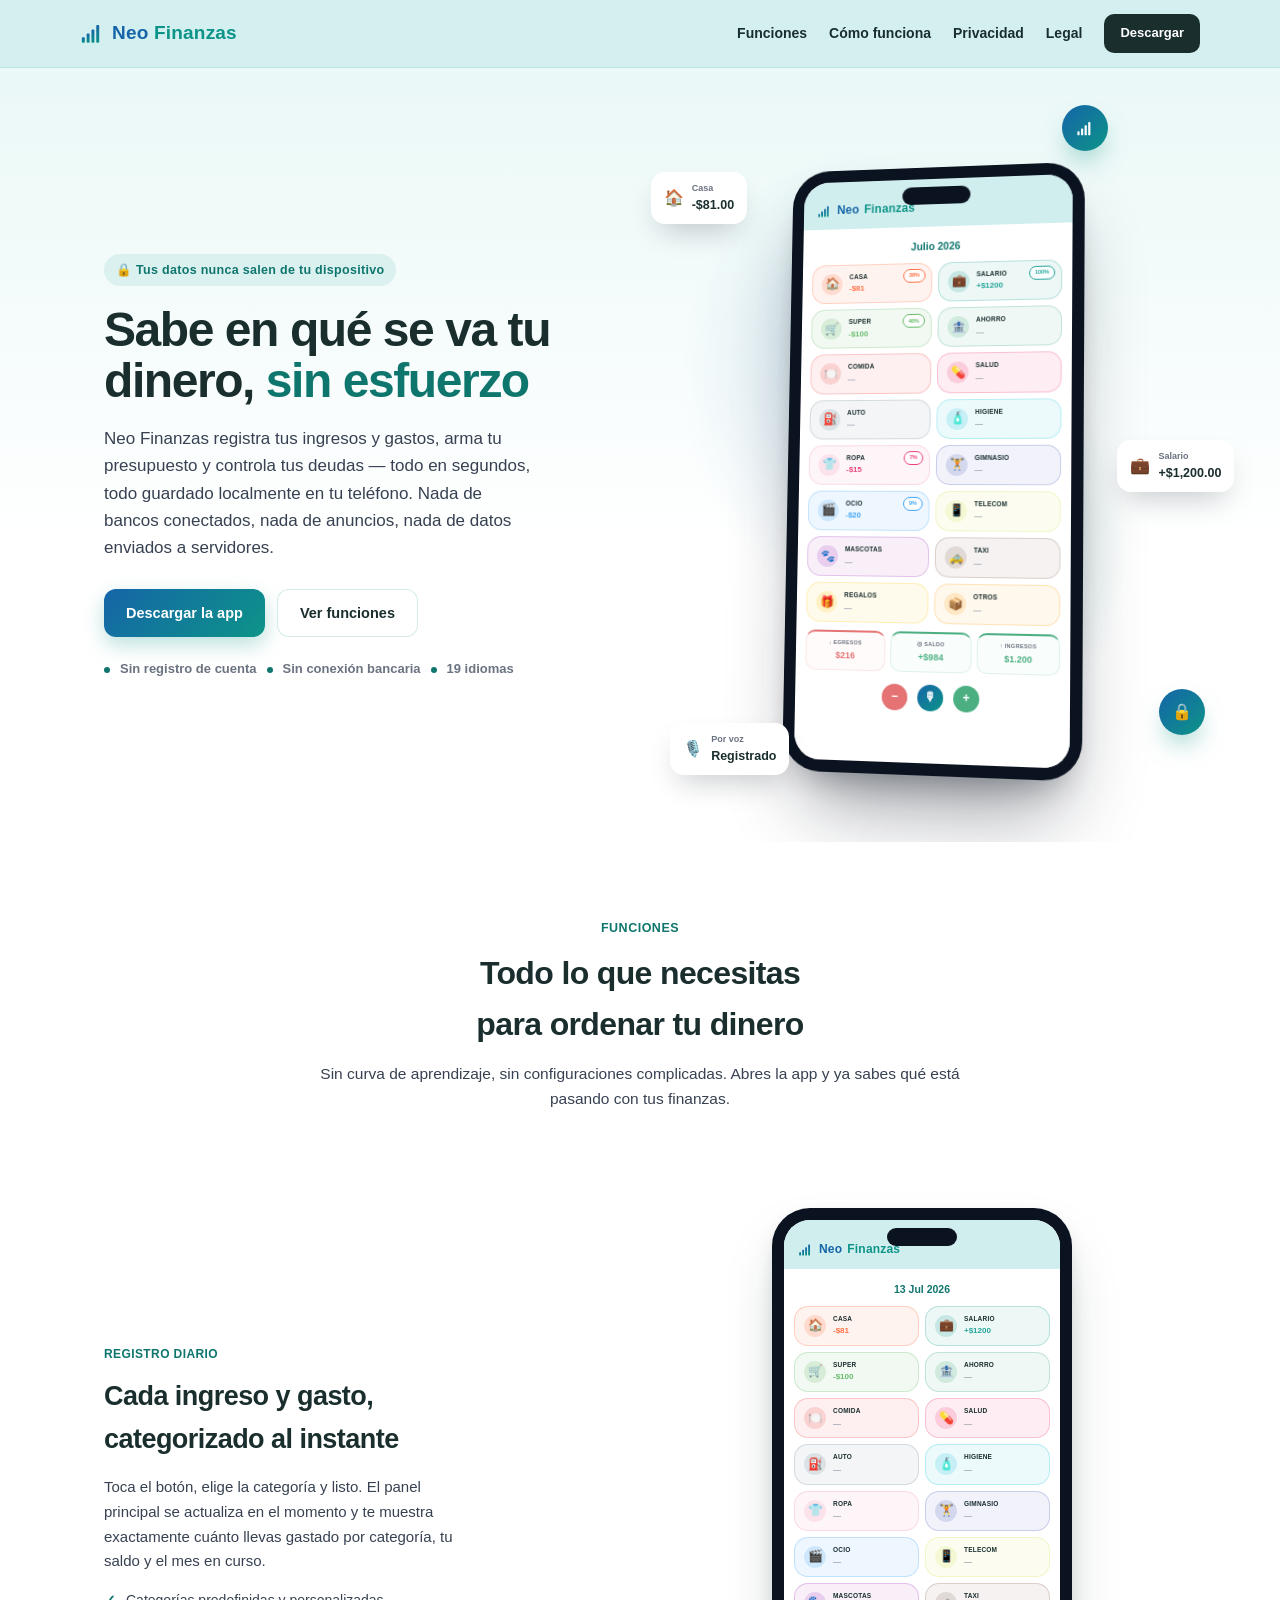
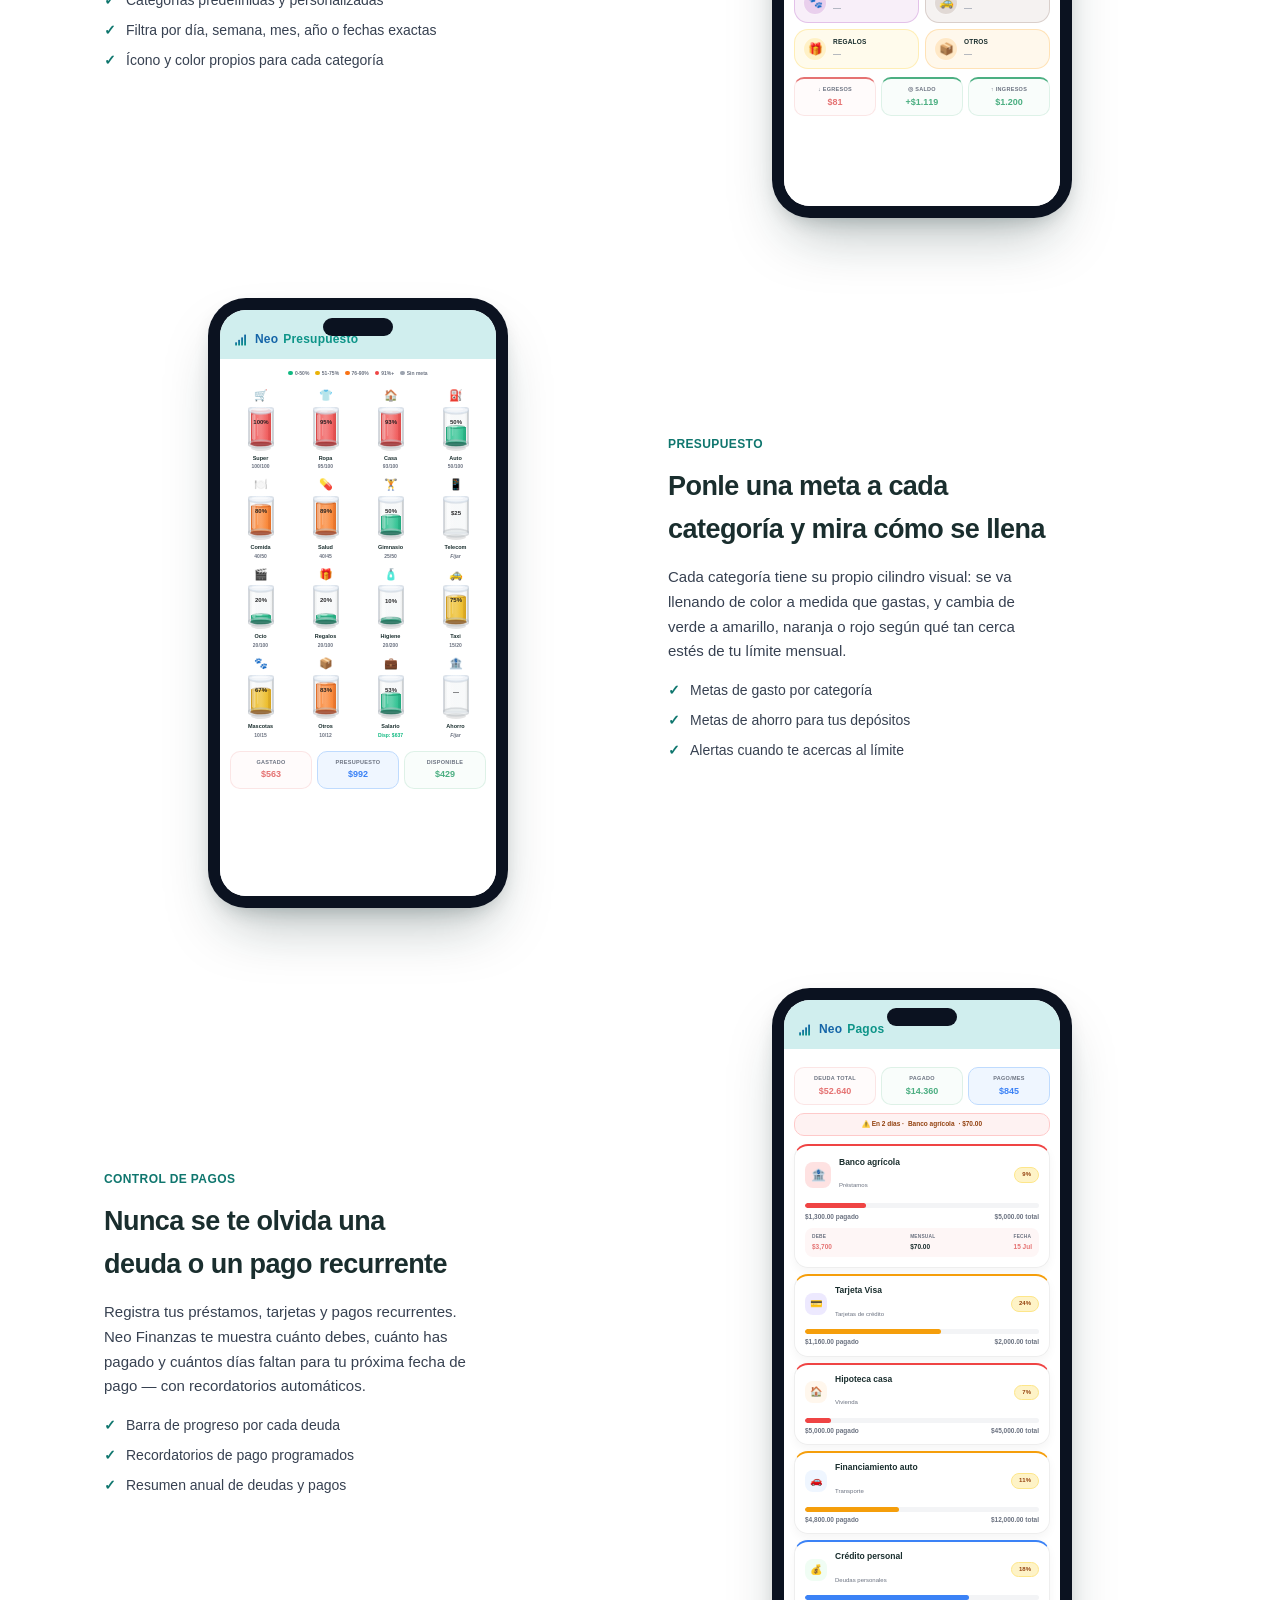
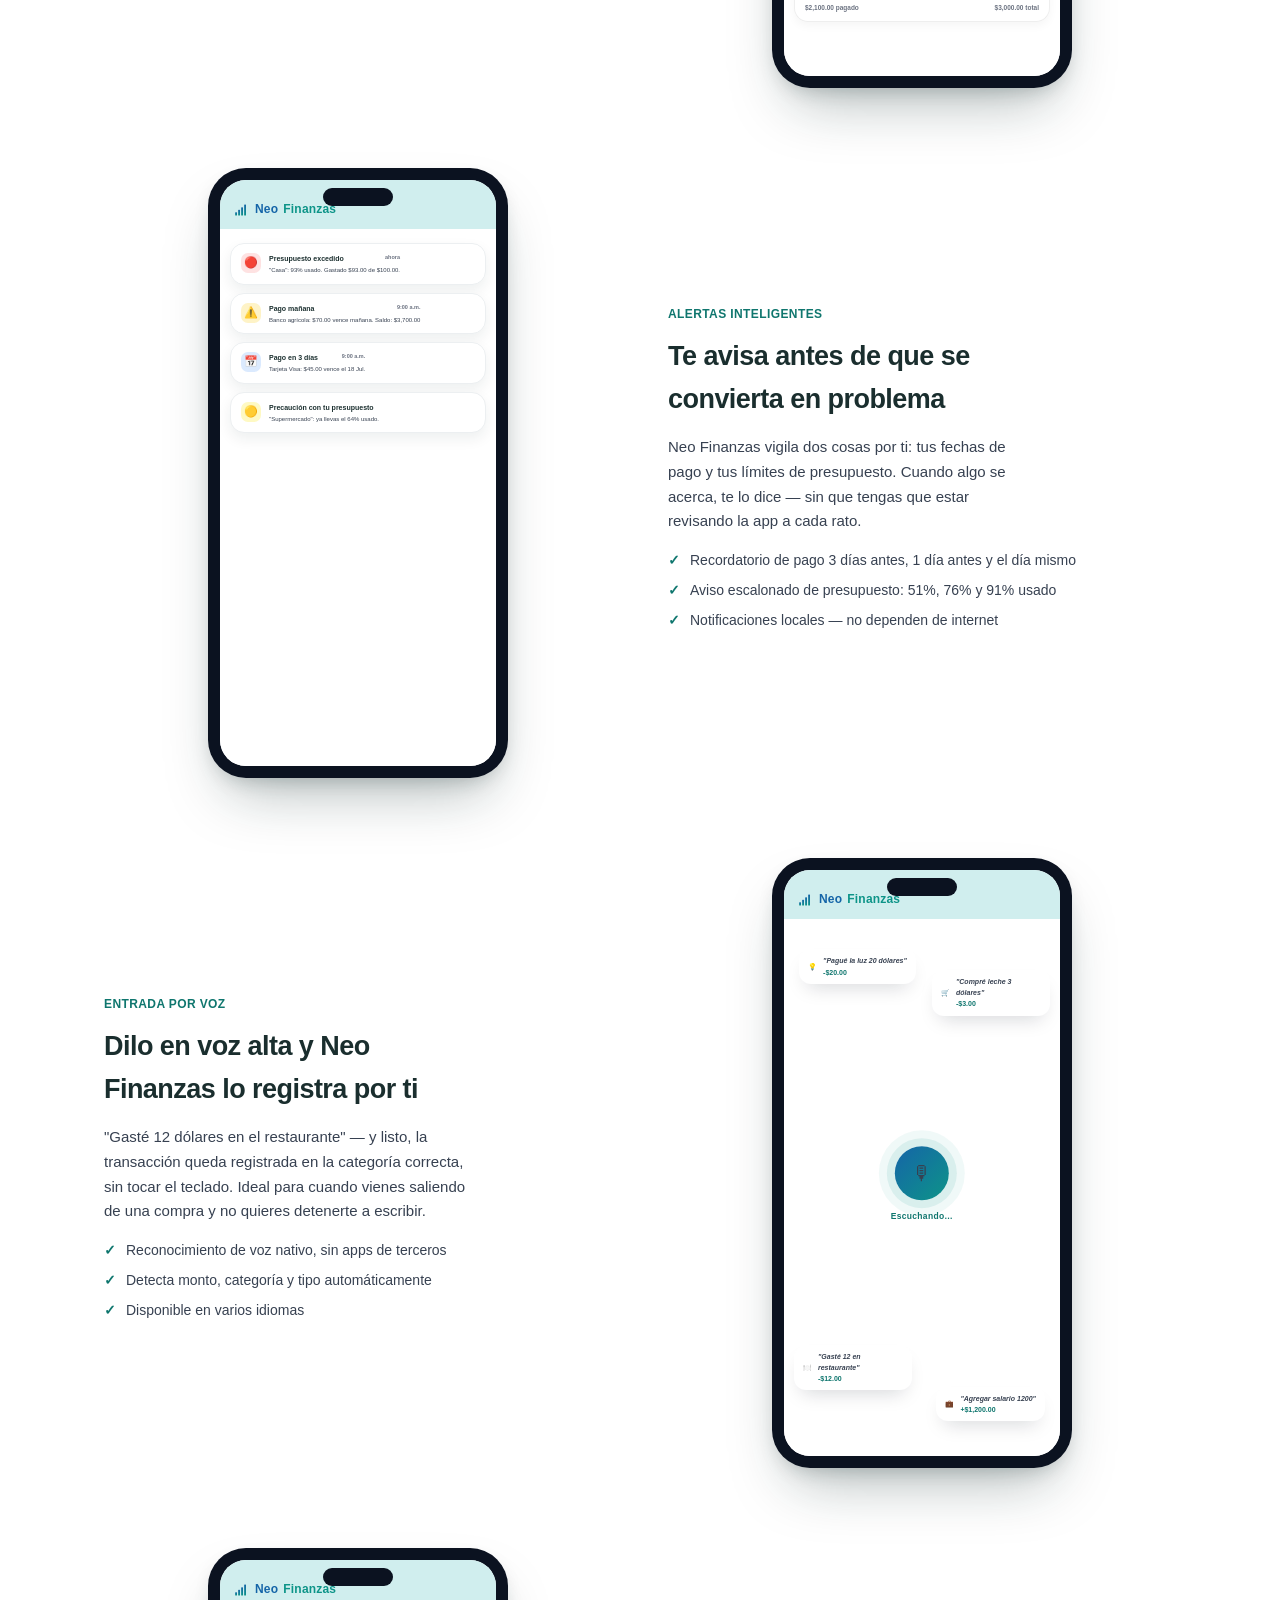
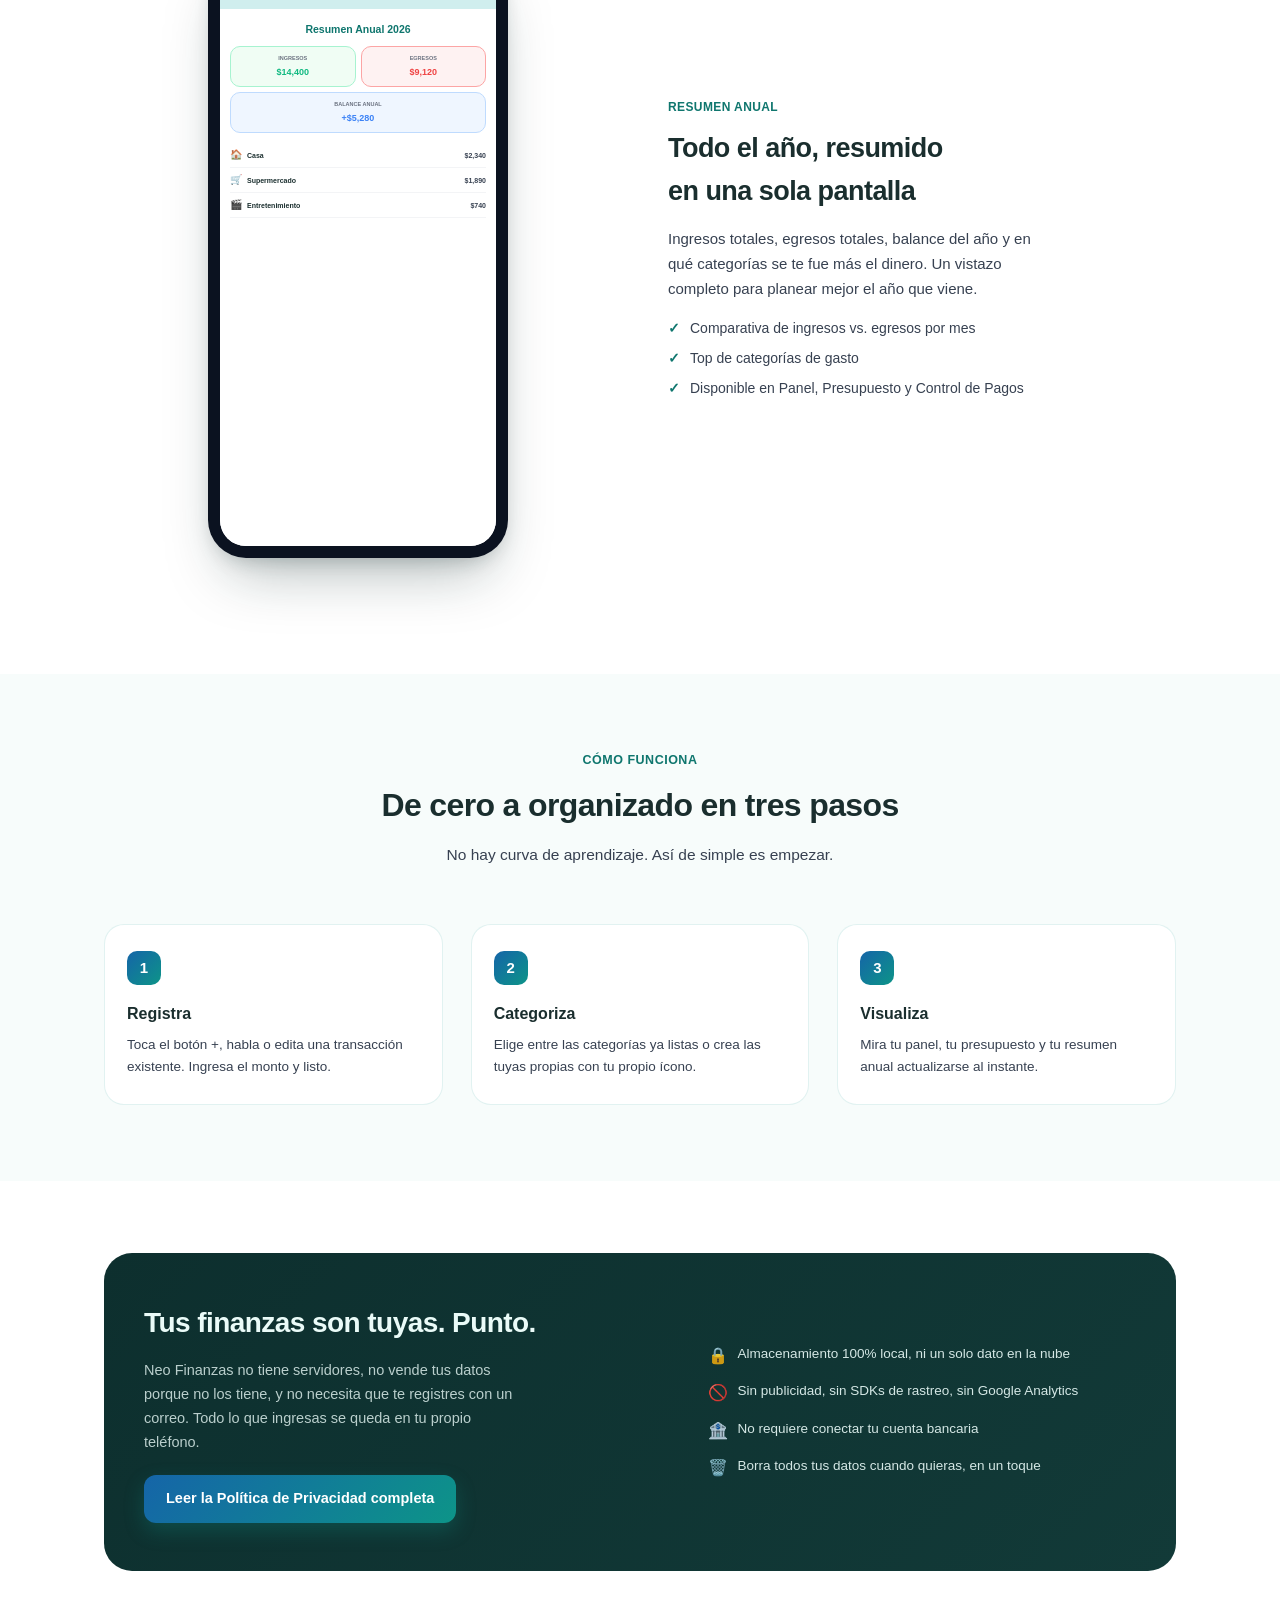
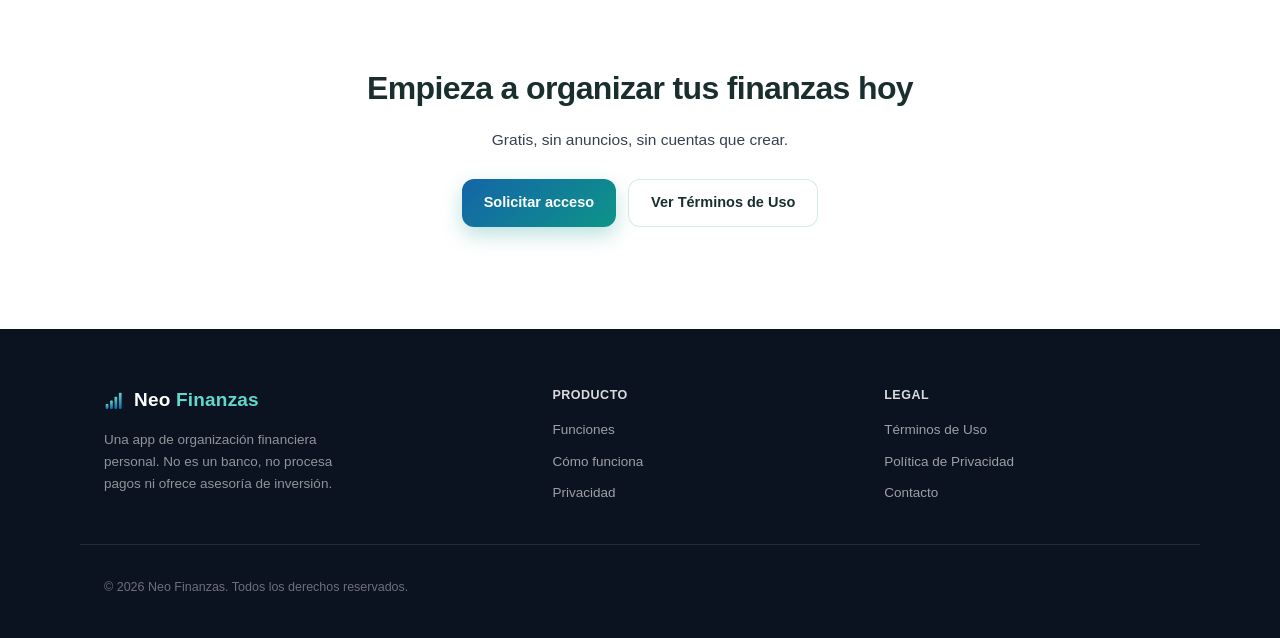
==== index.html @ cfc9aa9c "Sitio de políticas y landing page de Neo Finanzas Página de inicio, Términos de Uso y Política de Pr" ====
<!DOCTYPE html>
<html lang="es">
<head>
<meta charset="UTF-8">
<meta name="viewport" content="width=device-width, initial-scale=1">
<title>Neo Finanzas — Controla tus ingresos y gastos, sin complicarte</title>
<meta name="description" content="Neo Finanzas es tu app de finanzas personales: registra ingresos y gastos, arma presupuestos, controla tus deudas y registra por voz — todo guardado 100% en tu dispositivo.">
<link rel="canonical" href="https://www.neofinanzas.app/">
<meta property="og:title" content="Neo Finanzas — Controla tus ingresos y gastos, sin complicarte">
<meta property="og:description" content="Registra ingresos y gastos, arma presupuestos, controla tus deudas y registra por voz — todo guardado 100% en tu dispositivo.">
<meta property="og:url" content="https://www.neofinanzas.app/">
<meta property="og:type" content="website">
<link rel="stylesheet" href="styles.css?v=7">
</head>
<body>

<header class="site-header site-header--landing">
  <div class="site-header__inner">
    <a href="#top" class="brand" style="text-decoration:none;">
      <svg width="24" height="24" viewBox="0 0 130 130" aria-hidden="true">
        <defs>
          <linearGradient id="headerBar" x1="0%" y1="0%" x2="0%" y2="100%">
            <stop offset="0%" stop-color="#1565A8" />
            <stop offset="100%" stop-color="#0D9488" />
          </linearGradient>
        </defs>
        <rect x="10" y="88" width="16" height="30" rx="5" fill="url(#headerBar)" />
        <rect x="36" y="68" width="16" height="50" rx="5" fill="url(#headerBar)" />
        <rect x="62" y="46" width="16" height="72" rx="5" fill="url(#headerBar)" />
        <rect x="88" y="22" width="16" height="96" rx="5" fill="url(#headerBar)" />
      </svg>
      <span><span class="neo">Neo</span> <span class="finanzas">Finanzas</span></span>
    </a>
    <nav class="site-nav" aria-label="Navegación principal">
      <a href="#funciones">Funciones</a>
      <a href="#como-funciona">Cómo funciona</a>
      <a href="#privacidad">Privacidad</a>
      <a href="privacidad.html">Legal</a>
      <a href="#descargar" class="cta-mini">Descargar</a>
    </nav>
  </div>
</header>

<main id="top" style="padding:0; max-width:none;">

  <!-- ══════════════════ HERO ══════════════════ -->
  <section class="hero">
    <div class="landing-wrap">
      <div>
        <span class="hero-kicker">🔒 Tus datos nunca salen de tu dispositivo</span>
        <h1 class="display">Sabe en qué se va tu dinero, <span class="accent">sin esfuerzo</span></h1>
        <p class="hero-sub">Neo Finanzas registra tus ingresos y gastos, arma tu presupuesto y controla tus deudas — todo en segundos, todo guardado localmente en tu teléfono. Nada de bancos conectados, nada de anuncios, nada de datos enviados a servidores.</p>
        <div class="hero-ctas">
          <a href="#descargar" class="btn btn--primary">Descargar la app</a>
          <a href="#funciones" class="btn btn--ghost">Ver funciones</a>
        </div>
        <div class="hero-trust">
          <span class="dot"></span> Sin registro de cuenta
          <span class="dot"></span> Sin conexión bancaria
          <span class="dot"></span> 19 idiomas
        </div>
      </div>

      <div class="hero-visual">
        <div class="hero-chip hero-chip--1"><span class="ic">🏠</span><div><small>Casa</small>-$81.00</div></div>
        <div class="hero-chip hero-chip--2"><span class="ic">💼</span><div><small>Salario</small>+$1,200.00</div></div>
        <div class="hero-chip hero-chip--3"><span class="ic">🎙️</span><div><small>Por voz</small>Registrado</div></div>
        <div class="hero-badge hero-badge--1">
          <svg width="18" height="18" viewBox="0 0 130 130" aria-hidden="true">
            <rect x="10" y="88" width="16" height="30" rx="5" fill="#FFFFFF" fill-opacity="0.95" />
            <rect x="36" y="68" width="16" height="50" rx="5" fill="#FFFFFF" fill-opacity="0.95" />
            <rect x="62" y="46" width="16" height="72" rx="5" fill="#FFFFFF" />
            <rect x="88" y="22" width="16" height="96" rx="5" fill="#FFFFFF" />
          </svg>
        </div>
        <div class="hero-badge hero-badge--2">🔒</div>
        <div class="hero-visual__stage">
        <div class="phone">
          <div class="phone__screen">
            <div class="phone__notch"></div>
            <div class="phone__header">
              <svg width="15" height="15" viewBox="0 0 130 130" aria-hidden="true">
                <rect x="10" y="88" width="16" height="30" rx="5" fill="url(#headerBar)" />
                <rect x="36" y="68" width="16" height="50" rx="5" fill="url(#headerBar)" />
                <rect x="62" y="46" width="16" height="72" rx="5" fill="url(#headerBar)" />
                <rect x="88" y="22" width="16" height="96" rx="5" fill="url(#headerBar)" />
              </svg>
              <span class="brand"><span class="neo">Neo</span> <span class="finanzas">Finanzas</span></span>
            </div>
            <div class="phone__body">
              <p class="mock-period">Julio 2026</p>
              <div class="mock-grid">
                <div class="mock-tile" style="background:#FF704316; border-color:#FF704545;">
                  <span class="pct" style="color:#FF7043;">38%</span>
                  <div class="ic" style="background:#FF704330;">🏠</div>
                  <div class="tx"><b>CASA</b><span style="color:#FF7043;">-$81</span></div>
                </div>
                <div class="mock-tile" style="background:#26A69A16; border-color:#26A69A45;">
                  <span class="pct" style="color:#26A69A;">100%</span>
                  <div class="ic" style="background:#26A69A30;">💼</div>
                  <div class="tx"><b>SALARIO</b><span style="color:#26A69A;">+$1200</span></div>
                </div>
                <div class="mock-tile" style="background:#66BB6A16; border-color:#66BB6A45;">
                  <span class="pct" style="color:#66BB6A;">46%</span>
                  <div class="ic" style="background:#66BB6A30;">🛒</div>
                  <div class="tx"><b>SUPER</b><span style="color:#66BB6A;">-$100</span></div>
                </div>
                <div class="mock-tile" style="background:#4CAF8216; border-color:#4CAF8245;">
                  <div class="ic" style="background:#4CAF8230;">🏦</div>
                  <div class="tx"><b>AHORRO</b><span style="color:#9CA3AF;">—</span></div>
                </div>
                <div class="mock-tile" style="background:#EF535016; border-color:#EF535045;">
                  <div class="ic" style="background:#EF535030;">🍽️</div>
                  <div class="tx"><b>COMIDA</b><span style="color:#9CA3AF;">—</span></div>
                </div>
                <div class="mock-tile" style="background:#EC407A16; border-color:#EC407A45;">
                  <div class="ic" style="background:#EC407A30;">💊</div>
                  <div class="tx"><b>SALUD</b><span style="color:#9CA3AF;">—</span></div>
                </div>
                <div class="mock-tile" style="background:#78909C16; border-color:#78909C45;">
                  <div class="ic" style="background:#78909C30;">⛽</div>
                  <div class="tx"><b>AUTO</b><span style="color:#9CA3AF;">—</span></div>
                </div>
                <div class="mock-tile" style="background:#26C6DA16; border-color:#26C6DA45;">
                  <div class="ic" style="background:#26C6DA30;">🧴</div>
                  <div class="tx"><b>HIGIENE</b><span style="color:#9CA3AF;">—</span></div>
                </div>
                <div class="mock-tile" style="background:#F48FB116; border-color:#F48FB145;">
                  <span class="pct" style="color:#EC407A;">7%</span>
                  <div class="ic" style="background:#F48FB130;">👕</div>
                  <div class="tx"><b>ROPA</b><span style="color:#EC407A;">-$15</span></div>
                </div>
                <div class="mock-tile" style="background:#5C6BC016; border-color:#5C6BC045;">
                  <div class="ic" style="background:#5C6BC030;">🏋️</div>
                  <div class="tx"><b>GIMNASIO</b><span style="color:#9CA3AF;">—</span></div>
                </div>
                <div class="mock-tile" style="background:#42A5F516; border-color:#42A5F545;">
                  <span class="pct" style="color:#42A5F5;">9%</span>
                  <div class="ic" style="background:#42A5F530;">🎬</div>
                  <div class="tx"><b>OCIO</b><span style="color:#42A5F5;">-$20</span></div>
                </div>
                <div class="mock-tile" style="background:#D4E15716; border-color:#D4E15745;">
                  <div class="ic" style="background:#D4E15730;">📱</div>
                  <div class="tx"><b>TELECOM</b><span style="color:#9CA3AF;">—</span></div>
                </div>
                <div class="mock-tile" style="background:#AB47BC16; border-color:#AB47BC45;">
                  <div class="ic" style="background:#AB47BC30;">🐾</div>
                  <div class="tx"><b>MASCOTAS</b><span style="color:#9CA3AF;">—</span></div>
                </div>
                <div class="mock-tile" style="background:#8D6E6316; border-color:#8D6E6345;">
                  <div class="ic" style="background:#8D6E6330;">🚕</div>
                  <div class="tx"><b>TAXI</b><span style="color:#9CA3AF;">—</span></div>
                </div>
                <div class="mock-tile" style="background:#FFCA2816; border-color:#FFCA2845;">
                  <div class="ic" style="background:#FFCA2830;">🎁</div>
                  <div class="tx"><b>REGALOS</b><span style="color:#9CA3AF;">—</span></div>
                </div>
                <div class="mock-tile" style="background:#FFA72616; border-color:#FFA72645;">
                  <div class="ic" style="background:#FFA72630;">📦</div>
                  <div class="tx"><b>OTROS</b><span style="color:#9CA3AF;">—</span></div>
                </div>
              </div>
              <div class="mock-summary">
                <div style="border-color:#E5737328; background:#E5737308; border-top:2.5px solid #E57373;"><small>↓ EGRESOS</small><b style="color:#E57373;">$216</b></div>
                <div style="border-color:#4CAF8228; background:#4CAF8208; border-top:2.5px solid #4CAF82;"><small>◎ SALDO</small><b style="color:#4CAF82;">+$984</b></div>
                <div style="border-color:#4CAF8228; background:#4CAF8208; border-top:2.5px solid #4CAF82;"><small>↑ INGRESOS</small><b style="color:#4CAF82;">$1.200</b></div>
              </div>
              <div class="mock-fab-row">
                <div class="mock-fab" style="background:#E57373;">−</div>
                <div class="mock-fab" style="background:linear-gradient(135deg,#1565A8,#0D9488);">🎙</div>
                <div class="mock-fab" style="background:#4CAF82;">+</div>
              </div>
            </div>
          </div>
        </div>
        </div>
      </div>
    </div>
  </section>

  <!-- ══════════════════ FEATURES ══════════════════ -->
  <section id="funciones" class="features">
    <div class="landing-wrap">
      <div class="section-head">
        <span class="eyebrow">Funciones</span>
        <h2>Todo lo que necesitas para ordenar tu dinero</h2>
        <p>Sin curva de aprendizaje, sin configuraciones complicadas. Abres la app y ya sabes qué está pasando con tus finanzas.</p>
      </div>

      <!-- Registro rápido -->
      <div class="feature-row">
        <div class="feature-row__text">
          <span class="eyebrow">Registro diario</span>
          <h3>Cada ingreso y gasto, categorizado al instante</h3>
          <p>Toca el botón, elige la categoría y listo. El panel principal se actualiza en el momento y te muestra exactamente cuánto llevas gastado por categoría, tu saldo y el mes en curso.</p>
          <ul class="feature-row__list">
            <li>Categorías predefinidas y personalizadas</li>
            <li>Filtra por día, semana, mes, año o fechas exactas</li>
            <li>Ícono y color propios para cada categoría</li>
          </ul>
        </div>
        <div class="feature-row__phone">
          <div class="phone">
            <div class="phone__screen">
              <div class="phone__notch"></div>
              <div class="phone__header">
                <svg width="15" height="15" viewBox="0 0 130 130" aria-hidden="true"><rect x="10" y="88" width="16" height="30" rx="5" fill="url(#headerBar)" /><rect x="36" y="68" width="16" height="50" rx="5" fill="url(#headerBar)" /><rect x="62" y="46" width="16" height="72" rx="5" fill="url(#headerBar)" /><rect x="88" y="22" width="16" height="96" rx="5" fill="url(#headerBar)" /></svg>
                <span class="brand"><span class="neo">Neo</span> <span class="finanzas">Finanzas</span></span>
              </div>
              <div class="phone__body">
                <p class="mock-period">13 Jul 2026</p>
                <div class="mock-grid">
                  <div class="mock-tile" style="background:#FF704316; border-color:#FF704545;"><div class="ic" style="background:#FF704330;">🏠</div><div class="tx"><b>CASA</b><span style="color:#FF7043;">-$81</span></div></div>
                  <div class="mock-tile" style="background:#26A69A16; border-color:#26A69A45;"><div class="ic" style="background:#26A69A30;">💼</div><div class="tx"><b>SALARIO</b><span style="color:#26A69A;">+$1200</span></div></div>
                  <div class="mock-tile" style="background:#66BB6A16; border-color:#66BB6A45;"><div class="ic" style="background:#66BB6A30;">🛒</div><div class="tx"><b>SUPER</b><span style="color:#66BB6A;">-$100</span></div></div>
                  <div class="mock-tile" style="background:#4CAF8216; border-color:#4CAF8245;"><div class="ic" style="background:#4CAF8230;">🏦</div><div class="tx"><b>AHORRO</b><span style="color:#9CA3AF;">—</span></div></div>
                  <div class="mock-tile" style="background:#EF535016; border-color:#EF535045;"><div class="ic" style="background:#EF535030;">🍽️</div><div class="tx"><b>COMIDA</b><span style="color:#9CA3AF;">—</span></div></div>
                  <div class="mock-tile" style="background:#EC407A16; border-color:#EC407A45;"><div class="ic" style="background:#EC407A30;">💊</div><div class="tx"><b>SALUD</b><span style="color:#9CA3AF;">—</span></div></div>
                  <div class="mock-tile" style="background:#78909C16; border-color:#78909C45;"><div class="ic" style="background:#78909C30;">⛽</div><div class="tx"><b>AUTO</b><span style="color:#9CA3AF;">—</span></div></div>
                  <div class="mock-tile" style="background:#26C6DA16; border-color:#26C6DA45;"><div class="ic" style="background:#26C6DA30;">🧴</div><div class="tx"><b>HIGIENE</b><span style="color:#9CA3AF;">—</span></div></div>
                  <div class="mock-tile" style="background:#F48FB116; border-color:#F48FB145;"><div class="ic" style="background:#F48FB130;">👕</div><div class="tx"><b>ROPA</b><span style="color:#9CA3AF;">—</span></div></div>
                  <div class="mock-tile" style="background:#5C6BC016; border-color:#5C6BC045;"><div class="ic" style="background:#5C6BC030;">🏋️</div><div class="tx"><b>GIMNASIO</b><span style="color:#9CA3AF;">—</span></div></div>
                  <div class="mock-tile" style="background:#42A5F516; border-color:#42A5F545;"><div class="ic" style="background:#42A5F530;">🎬</div><div class="tx"><b>OCIO</b><span style="color:#9CA3AF;">—</span></div></div>
                  <div class="mock-tile" style="background:#D4E15716; border-color:#D4E15745;"><div class="ic" style="background:#D4E15730;">📱</div><div class="tx"><b>TELECOM</b><span style="color:#9CA3AF;">—</span></div></div>
                  <div class="mock-tile" style="background:#AB47BC16; border-color:#AB47BC45;"><div class="ic" style="background:#AB47BC30;">🐾</div><div class="tx"><b>MASCOTAS</b><span style="color:#9CA3AF;">—</span></div></div>
                  <div class="mock-tile" style="background:#8D6E6316; border-color:#8D6E6345;"><div class="ic" style="background:#8D6E6330;">🚕</div><div class="tx"><b>TAXI</b><span style="color:#9CA3AF;">—</span></div></div>
                  <div class="mock-tile" style="background:#FFCA2816; border-color:#FFCA2845;"><div class="ic" style="background:#FFCA2830;">🎁</div><div class="tx"><b>REGALOS</b><span style="color:#9CA3AF;">—</span></div></div>
                  <div class="mock-tile" style="background:#FFA72616; border-color:#FFA72645;"><div class="ic" style="background:#FFA72630;">📦</div><div class="tx"><b>OTROS</b><span style="color:#9CA3AF;">—</span></div></div>
                </div>
                <div class="mock-summary">
                  <div style="border-color:#E5737328; background:#E5737308; border-top:2.5px solid #E57373;"><small>↓ EGRESOS</small><b style="color:#E57373;">$81</b></div>
                  <div style="border-color:#4CAF8228; background:#4CAF8208; border-top:2.5px solid #4CAF82;"><small>◎ SALDO</small><b style="color:#4CAF82;">+$1.119</b></div>
                  <div style="border-color:#4CAF8228; background:#4CAF8208; border-top:2.5px solid #4CAF82;"><small>↑ INGRESOS</small><b style="color:#4CAF82;">$1.200</b></div>
                </div>
              </div>
            </div>
          </div>
        </div>
      </div>

      <!-- Presupuesto -->
      <div class="feature-row reverse">
        <div class="feature-row__text">
          <span class="eyebrow">Presupuesto</span>
          <h3>Ponle una meta a cada categoría y mira cómo se llena</h3>
          <p>Cada categoría tiene su propio cilindro visual: se va llenando de color a medida que gastas, y cambia de verde a amarillo, naranja o rojo según qué tan cerca estés de tu límite mensual.</p>
          <ul class="feature-row__list">
            <li>Metas de gasto por categoría</li>
            <li>Metas de ahorro para tus depósitos</li>
            <li>Alertas cuando te acercas al límite</li>
          </ul>
        </div>
        <div class="feature-row__phone">
          <div class="phone">
            <div class="phone__screen">
              <div class="phone__notch"></div>
              <div class="phone__header">
                <svg width="15" height="15" viewBox="0 0 130 130" aria-hidden="true"><rect x="10" y="88" width="16" height="30" rx="5" fill="url(#headerBar)" /><rect x="36" y="68" width="16" height="50" rx="5" fill="url(#headerBar)" /><rect x="62" y="46" width="16" height="72" rx="5" fill="url(#headerBar)" /><rect x="88" y="22" width="16" height="96" rx="5" fill="url(#headerBar)" /></svg>
                <span class="brand"><span class="neo">Neo</span> <span class="finanzas">Presupuesto</span></span>
              </div>
              <div class="phone__body">
                <div class="mock-budget-legend">
                  <span><i style="background:#10B981;"></i>0-50%</span>
                  <span><i style="background:#EAB308;"></i>51-75%</span>
                  <span><i style="background:#F97316;"></i>76-90%</span>
                  <span><i style="background:#EF4444;"></i>91%+</span>
                  <span><i style="background:#9CA3AF;"></i>Sin meta</span>
                </div>
                <div class="mock-budget-grid" id="budgetGrid"></div>
                <div class="mock-summary" style="margin-top:12px;">
                  <div style="border-color:#E5737328; background:#E5737308;"><small>GASTADO</small><b style="color:#E57373;">$563</b></div>
                  <div style="border-color:#BFDBFE; background:#EFF6FF;"><small>PRESUPUESTO</small><b style="color:#3B82F6;">$992</b></div>
                  <div style="border-color:#4CAF8228; background:#4CAF8208;"><small>DISPONIBLE</small><b style="color:#4CAF82;">$429</b></div>
                </div>
              </div>
            </div>
          </div>
        </div>
      </div>

      <!-- Control de pagos -->
      <div class="feature-row">
        <div class="feature-row__text">
          <span class="eyebrow">Control de pagos</span>
          <h3>Nunca se te olvida una deuda o un pago recurrente</h3>
          <p>Registra tus préstamos, tarjetas y pagos recurrentes. Neo Finanzas te muestra cuánto debes, cuánto has pagado y cuántos días faltan para tu próxima fecha de pago — con recordatorios automáticos.</p>
          <ul class="feature-row__list">
            <li>Barra de progreso por cada deuda</li>
            <li>Recordatorios de pago programados</li>
            <li>Resumen anual de deudas y pagos</li>
          </ul>
        </div>
        <div class="feature-row__phone">
          <div class="phone phone--tall">
            <div class="phone__screen">
              <div class="phone__notch"></div>
              <div class="phone__header">
                <svg width="15" height="15" viewBox="0 0 130 130" aria-hidden="true"><rect x="10" y="88" width="16" height="30" rx="5" fill="url(#headerBar)" /><rect x="36" y="68" width="16" height="50" rx="5" fill="url(#headerBar)" /><rect x="62" y="46" width="16" height="72" rx="5" fill="url(#headerBar)" /><rect x="88" y="22" width="16" height="96" rx="5" fill="url(#headerBar)" /></svg>
                <span class="brand"><span class="neo">Neo</span> <span class="finanzas">Pagos</span></span>
              </div>
              <div class="phone__body">
                <div class="mock-summary">
                  <div style="border-color:#E5737328; background:#E5737308;"><small>DEUDA TOTAL</small><b style="color:#E57373;">$52.640</b></div>
                  <div style="border-color:#4CAF8228; background:#4CAF8208;"><small>PAGADO</small><b style="color:#4CAF82;">$14.360</b></div>
                  <div style="border-color:#BFDBFE; background:#EFF6FF;"><small>PAGO/MES</small><b style="color:#3B82F6;">$845</b></div>
                </div>
                <div class="mock-alert-bar">⚠️ En 2 días · <b>Banco agrícola</b> · $70.00</div>
                <div class="mock-debt-card">
                  <div class="mock-debt-top">
                    <div class="ic">🏦</div>
                    <div><b>Banco agrícola</b><span>Préstamos</span></div>
                    <span class="pct">9%</span>
                  </div>
                  <div class="mock-bar-track"><div class="mock-bar-fill" style="width:26%;"></div></div>
                  <div class="mock-debt-foot"><span>$1,300.00 pagado</span><span>$5,000.00 total</span></div>
                  <div class="mock-debt-detail">
                    <div><small>DEBE</small><b style="color:#E57373;">$3,700</b></div>
                    <div><small>MENSUAL</small><b>$70.00</b></div>
                    <div><small>FECHA</small><b style="color:#E57373;">15 Jul</b></div>
                  </div>
                </div>
                <div class="mock-debt-card mock-debt-card--compact" style="border-top-color:#F59E0B;">
                  <div class="mock-debt-top">
                    <div class="ic" style="background:#EDE9FE;">💳</div>
                    <div><b>Tarjeta Visa</b><span>Tarjetas de crédito</span></div>
                    <span class="pct">24%</span>
                  </div>
                  <div class="mock-bar-track"><div class="mock-bar-fill" style="width:58%; background:#F59E0B;"></div></div>
                  <div class="mock-debt-foot"><span>$1,160.00 pagado</span><span>$2,000.00 total</span></div>
                </div>
                <div class="mock-debt-card mock-debt-card--compact" style="border-top-color:#EF4444;">
                  <div class="mock-debt-top">
                    <div class="ic" style="background:#FFF7ED;">🏠</div>
                    <div><b>Hipoteca casa</b><span>Vivienda</span></div>
                    <span class="pct">7%</span>
                  </div>
                  <div class="mock-bar-track"><div class="mock-bar-fill" style="width:11%;"></div></div>
                  <div class="mock-debt-foot"><span>$5,000.00 pagado</span><span>$45,000.00 total</span></div>
                </div>
                <div class="mock-debt-card mock-debt-card--compact" style="border-top-color:#F59E0B;">
                  <div class="mock-debt-top">
                    <div class="ic" style="background:#EFF6FF;">🚗</div>
                    <div><b>Financiamiento auto</b><span>Transporte</span></div>
                    <span class="pct">11%</span>
                  </div>
                  <div class="mock-bar-track"><div class="mock-bar-fill" style="width:40%; background:#F59E0B;"></div></div>
                  <div class="mock-debt-foot"><span>$4,800.00 pagado</span><span>$12,000.00 total</span></div>
                </div>
                <div class="mock-debt-card mock-debt-card--compact" style="border-top-color:#3B82F6;">
                  <div class="mock-debt-top">
                    <div class="ic" style="background:#F0FDF4;">💰</div>
                    <div><b>Crédito personal</b><span>Deudas personales</span></div>
                    <span class="pct">18%</span>
                  </div>
                  <div class="mock-bar-track"><div class="mock-bar-fill" style="width:70%; background:#3B82F6;"></div></div>
                  <div class="mock-debt-foot"><span>$2,100.00 pagado</span><span>$3,000.00 total</span></div>
                </div>
              </div>
            </div>
          </div>
        </div>
      </div>

      <!-- Alertas y recordatorios -->
      <div class="feature-row reverse">
        <div class="feature-row__text">
          <span class="eyebrow">Alertas inteligentes</span>
          <h3>Te avisa antes de que se convierta en problema</h3>
          <p>Neo Finanzas vigila dos cosas por ti: tus fechas de pago y tus límites de presupuesto. Cuando algo se acerca, te lo dice — sin que tengas que estar revisando la app a cada rato.</p>
          <ul class="feature-row__list">
            <li>Recordatorio de pago 3 días antes, 1 día antes y el día mismo</li>
            <li>Aviso escalonado de presupuesto: 51%, 76% y 91% usado</li>
            <li>Notificaciones locales — no dependen de internet</li>
          </ul>
        </div>
        <div class="feature-row__phone">
          <div class="phone">
            <div class="phone__screen">
              <div class="phone__notch"></div>
              <div class="phone__header">
                <svg width="15" height="15" viewBox="0 0 130 130" aria-hidden="true"><rect x="10" y="88" width="16" height="30" rx="5" fill="url(#headerBar)" /><rect x="36" y="68" width="16" height="50" rx="5" fill="url(#headerBar)" /><rect x="62" y="46" width="16" height="72" rx="5" fill="url(#headerBar)" /><rect x="88" y="22" width="16" height="96" rx="5" fill="url(#headerBar)" /></svg>
                <span class="brand"><span class="neo">Neo</span> <span class="finanzas">Finanzas</span></span>
              </div>
              <div class="phone__body">
                <div class="mock-notif-stack">
                  <div class="mock-notif">
                    <div class="dot" style="background:#FEE2E2;">🔴</div>
                    <div class="body">
                      <div class="t1">Presupuesto excedido <time>ahora</time></div>
                      <div class="t2">"Casa": 93% usado. Gastado $93.00 de $100.00.</div>
                    </div>
                  </div>
                  <div class="mock-notif">
                    <div class="dot" style="background:#FEF3C7;">⚠️</div>
                    <div class="body">
                      <div class="t1">Pago mañana <time>9:00 a.m.</time></div>
                      <div class="t2">Banco agrícola: $70.00 vence mañana. Saldo: $3,700.00</div>
                    </div>
                  </div>
                  <div class="mock-notif">
                    <div class="dot" style="background:#DBEAFE;">📅</div>
                    <div class="body">
                      <div class="t1">Pago en 3 días <time>9:00 a.m.</time></div>
                      <div class="t2">Tarjeta Visa: $45.00 vence el 18 Jul.</div>
                    </div>
                  </div>
                  <div class="mock-notif">
                    <div class="dot" style="background:#FEF9C3;">🟡</div>
                    <div class="body">
                      <div class="t1">Precaución con tu presupuesto</div>
                      <div class="t2">"Supermercado": ya llevas el 64% usado.</div>
                    </div>
                  </div>
                </div>
              </div>
            </div>
          </div>
        </div>
      </div>

      <!-- Voz -->
      <div class="feature-row">
        <div class="feature-row__text">
          <span class="eyebrow">Entrada por voz</span>
          <h3>Dilo en voz alta y Neo Finanzas lo registra por ti</h3>
          <p>"Gasté 12 dólares en el restaurante" — y listo, la transacción queda registrada en la categoría correcta, sin tocar el teclado. Ideal para cuando vienes saliendo de una compra y no quieres detenerte a escribir.</p>
          <ul class="feature-row__list">
            <li>Reconocimiento de voz nativo, sin apps de terceros</li>
            <li>Detecta monto, categoría y tipo automáticamente</li>
            <li>Disponible en varios idiomas</li>
          </ul>
        </div>
        <div class="feature-row__phone">
          <div class="phone">
            <div class="phone__screen">
              <div class="phone__notch"></div>
              <div class="phone__header">
                <svg width="15" height="15" viewBox="0 0 130 130" aria-hidden="true"><rect x="10" y="88" width="16" height="30" rx="5" fill="url(#headerBar)" /><rect x="36" y="68" width="16" height="50" rx="5" fill="url(#headerBar)" /><rect x="62" y="46" width="16" height="72" rx="5" fill="url(#headerBar)" /><rect x="88" y="22" width="16" height="96" rx="5" fill="url(#headerBar)" /></svg>
                <span class="brand"><span class="neo">Neo</span> <span class="finanzas">Finanzas</span></span>
              </div>
              <div class="phone__body">
                <div class="mock-voice">
                  <div class="mock-voice-chip mock-voice-chip--1">
                    <span>💡</span>
                    <div><span class="quote">"Pagué la luz 20 dólares"</span><span class="result">-$20.00</span></div>
                  </div>
                  <div class="mock-voice-chip mock-voice-chip--2">
                    <span>🛒</span>
                    <div><span class="quote">"Compré leche 3 dólares"</span><span class="result">-$3.00</span></div>
                  </div>
                  <div class="mock-voice-chip mock-voice-chip--3">
                    <span>🍽️</span>
                    <div><span class="quote">"Gasté 12 en restaurante"</span><span class="result">-$12.00</span></div>
                  </div>
                  <div class="mock-voice-chip mock-voice-chip--4">
                    <span>💼</span>
                    <div><span class="quote">"Agregar salario 1200"</span><span class="result">+$1,200.00</span></div>
                  </div>
                  <div class="mock-voice__center">
                    <div class="mock-mic">🎙</div>
                    <span class="mock-voice__label">Escuchando…</span>
                  </div>
                </div>
              </div>
            </div>
          </div>
        </div>
      </div>

      <!-- Resumen anual -->
      <div class="feature-row reverse">
        <div class="feature-row__text">
          <span class="eyebrow">Resumen anual</span>
          <h3>Todo el año, resumido en una sola pantalla</h3>
          <p>Ingresos totales, egresos totales, balance del año y en qué categorías se te fue más el dinero. Un vistazo completo para planear mejor el año que viene.</p>
          <ul class="feature-row__list">
            <li>Comparativa de ingresos vs. egresos por mes</li>
            <li>Top de categorías de gasto</li>
            <li>Disponible en Panel, Presupuesto y Control de Pagos</li>
          </ul>
        </div>
        <div class="feature-row__phone">
          <div class="phone">
            <div class="phone__screen">
              <div class="phone__notch"></div>
              <div class="phone__header">
                <svg width="15" height="15" viewBox="0 0 130 130" aria-hidden="true"><rect x="10" y="88" width="16" height="30" rx="5" fill="url(#headerBar)" /><rect x="36" y="68" width="16" height="50" rx="5" fill="url(#headerBar)" /><rect x="62" y="46" width="16" height="72" rx="5" fill="url(#headerBar)" /><rect x="88" y="22" width="16" height="96" rx="5" fill="url(#headerBar)" /></svg>
                <span class="brand"><span class="neo">Neo</span> <span class="finanzas">Finanzas</span></span>
              </div>
              <div class="phone__body">
                <p class="mock-period">Resumen Anual 2026</p>
                <div class="mock-report-row">
                  <div class="mock-report-box" style="border-color:#A7F3D0; background:#F0FDF4;"><small>INGRESOS</small><b style="color:#10B981;">$14,400</b></div>
                  <div class="mock-report-box" style="border-color:#FCA5A5; background:#FEF2F2;"><small>EGRESOS</small><b style="color:#EF4444;">$9,120</b></div>
                </div>
                <div class="mock-report-box" style="border-color:#BFDBFE; background:#EFF6FF; margin-top:5px;"><small>BALANCE ANUAL</small><b style="color:#3B82F6;">+$5,280</b></div>
                <div style="margin-top:10px;">
                  <div class="mock-cat-row"><span>🏠</span><b>Casa</b><span style="font-weight:800;">$2,340</span></div>
                  <div class="mock-cat-row"><span>🛒</span><b>Supermercado</b><span style="font-weight:800;">$1,890</span></div>
                  <div class="mock-cat-row"><span>🎬</span><b>Entretenimiento</b><span style="font-weight:800;">$740</span></div>
                </div>
              </div>
            </div>
          </div>
        </div>
      </div>

    </div>
  </section>

  <!-- ══════════════════ CÓMO FUNCIONA ══════════════════ -->
  <section id="como-funciona" class="steps">
    <div class="landing-wrap">
      <div class="section-head">
        <span class="eyebrow">Cómo funciona</span>
        <h2>De cero a organizado en tres pasos</h2>
        <p>No hay curva de aprendizaje. Así de simple es empezar.</p>
      </div>
      <div class="steps-grid">
        <div class="step-card">
          <div class="step-num">1</div>
          <h3>Registra</h3>
          <p>Toca el botón +, habla o edita una transacción existente. Ingresa el monto y listo.</p>
        </div>
        <div class="step-card">
          <div class="step-num">2</div>
          <h3>Categoriza</h3>
          <p>Elige entre las categorías ya listas o crea las tuyas propias con tu propio ícono.</p>
        </div>
        <div class="step-card">
          <div class="step-num">3</div>
          <h3>Visualiza</h3>
          <p>Mira tu panel, tu presupuesto y tu resumen anual actualizarse al instante.</p>
        </div>
      </div>
    </div>
  </section>

  <!-- ══════════════════ PRIVACIDAD ══════════════════ -->
  <section id="privacidad" class="trust-band">
    <div class="landing-wrap">
      <div class="trust-card">
        <div>
          <h2>Tus finanzas son tuyas. Punto.</h2>
          <p>Neo Finanzas no tiene servidores, no vende tus datos porque no los tiene, y no necesita que te registres con un correo. Todo lo que ingresas se queda en tu propio teléfono.</p>
          <a href="privacidad.html" class="btn btn--primary">Leer la Política de Privacidad completa</a>
        </div>
        <ul class="trust-list">
          <li><span class="ic">🔒</span> Almacenamiento 100% local, ni un solo dato en la nube</li>
          <li><span class="ic">🚫</span> Sin publicidad, sin SDKs de rastreo, sin Google Analytics</li>
          <li><span class="ic">🏦</span> No requiere conectar tu cuenta bancaria</li>
          <li><span class="ic">🗑️</span> Borra todos tus datos cuando quieras, en un toque</li>
        </ul>
      </div>
    </div>
  </section>

  <!-- ══════════════════ CTA FINAL ══════════════════ -->
  <section id="descargar" class="final-cta">
    <div class="landing-wrap">
      <h2>Empieza a organizar tus finanzas hoy</h2>
      <p>Gratis, sin anuncios, sin cuentas que crear.</p>
      <div class="hero-ctas" style="justify-content:center;">
        <a href="mailto:soporte@neofinanzas.app?subject=Quiero%20Neo%20Finanzas" class="btn btn--primary">Solicitar acceso</a>
        <a href="terminos.html" class="btn btn--ghost">Ver Términos de Uso</a>
      </div>
    </div>
  </section>

</main>

<footer class="footer-landing">
  <div class="landing-wrap">
    <div>
      <div class="brand">
        <svg width="22" height="22" viewBox="0 0 130 130" aria-hidden="true">
          <defs>
            <linearGradient id="headerBarFooter" x1="0%" y1="0%" x2="0%" y2="100%">
              <stop offset="0%" stop-color="#5FD9CC" />
              <stop offset="100%" stop-color="#1565A8" />
            </linearGradient>
          </defs>
          <rect x="10" y="88" width="16" height="30" rx="5" fill="url(#headerBarFooter)" />
          <rect x="36" y="68" width="16" height="50" rx="5" fill="url(#headerBarFooter)" />
          <rect x="62" y="46" width="16" height="72" rx="5" fill="url(#headerBarFooter)" />
          <rect x="88" y="22" width="16" height="96" rx="5" fill="url(#headerBarFooter)" />
        </svg>
        <span><span>Neo</span> <span class="finanzas">Finanzas</span></span>
      </div>
      <p class="tag">Una app de organización financiera personal. No es un banco, no procesa pagos ni ofrece asesoría de inversión.</p>
    </div>
    <div class="footer-col">
      <h4>Producto</h4>
      <ul>
        <li><a href="#funciones">Funciones</a></li>
        <li><a href="#como-funciona">Cómo funciona</a></li>
        <li><a href="#privacidad">Privacidad</a></li>
      </ul>
    </div>
    <div class="footer-col">
      <h4>Legal</h4>
      <ul>
        <li><a href="terminos.html">Términos de Uso</a></li>
        <li><a href="privacidad.html">Política de Privacidad</a></li>
        <li><a href="mailto:soporte@neofinanzas.app">Contacto</a></li>
      </ul>
    </div>
  </div>
  <div class="footer-bottom">
    <p>© 2026 Neo Finanzas. Todos los derechos reservados.</p>
  </div>
</footer>

<script>
// Recreación fiel del componente GlassCylinder de src/screens/BudgetScreen.tsx
// (mismas paletas, mismos gradientes y formas SVG, sin la animación de llenado).
function glassCylinderSVG(palette, pct, idx, labelOverride) {
  var W = 26, RX = 12, RY = 3, BODY_H = 34;
  var SVG_H = RY + BODY_H + RY;
  var fillRatio = Math.min(pct / 100, 1);
  var fillH = fillRatio * BODY_H;
  var fillY = RY + (BODY_H - fillH);
  var cx = W / 2;
  var gId = 'fg' + idx, lId = 'fl' + idx, glowId = 'gw' + idx, edgeId = 'ed' + idx;
  var gel = fillH > 1 ? (
    '<rect x="3" y="' + fillY + '" width="' + (W - 6) + '" height="' + fillH + '" fill="url(#' + lId + ')" />' +
    '<rect x="3" y="' + fillY + '" width="' + (W - 6) + '" height="' + fillH + '" fill="url(#' + glowId + ')" />' +
    '<rect x="3" y="' + fillY + '" width="3" height="' + fillH + '" fill="' + palette[0] + '" fill-opacity="0.15" />' +
    '<rect x="' + (W - 6) + '" y="' + fillY + '" width="3" height="' + fillH + '" fill="' + palette[0] + '" fill-opacity="0.12" />' +
    '<ellipse cx="' + cx + '" cy="' + (RY + BODY_H) + '" rx="' + (RX - 2) + '" ry="' + (RY - 1) + '" fill="' + palette[0] + '" fill-opacity="0.75" />' +
    '<ellipse cx="' + cx + '" cy="' + fillY + '" rx="' + (RX - 3) + '" ry="' + Math.max(1.5, RY - 1.5) + '" fill="' + palette[1] + '" fill-opacity="0.50" />' +
    '<ellipse cx="' + cx + '" cy="' + fillY + '" rx="' + (RX - 3) + '" ry="' + Math.max(1.5, RY - 1.5) + '" fill="none" stroke="' + palette[0] + '" stroke-opacity="0.30" stroke-width="1" />' +
    '<ellipse cx="' + (cx - 2) + '" cy="' + (fillY - 0.5) + '" rx="' + (RX * 0.30) + '" ry="' + Math.max(0.8, RY * 0.35) + '" fill="#FFFFFF" fill-opacity="0.45" />'
  ) : '';
  var capFill = fillH > 1 ? palette[0] : 'rgba(230,235,240,0.30)';
  var capOpacity = fillH > 1 ? 0.55 : 1;
  return (
    '<svg width="' + W + '" height="' + (SVG_H + 4) + '" viewBox="0 0 ' + W + ' ' + (SVG_H + 4) + '">' +
      '<defs>' +
        '<linearGradient id="' + gId + '" x1="0%" y1="0%" x2="100%" y2="0%">' +
          '<stop offset="0%" stop-color="#888888" stop-opacity="0.30"/><stop offset="4%" stop-color="#CCCCCC" stop-opacity="0.18"/>' +
          '<stop offset="15%" stop-color="#FFFFFF" stop-opacity="0.12"/><stop offset="50%" stop-color="#FFFFFF" stop-opacity="0.04"/>' +
          '<stop offset="85%" stop-color="#FFFFFF" stop-opacity="0.08"/><stop offset="96%" stop-color="#AAAAAA" stop-opacity="0.14"/>' +
          '<stop offset="100%" stop-color="#666666" stop-opacity="0.22"/>' +
        '</linearGradient>' +
        '<linearGradient id="' + lId + '" x1="0%" y1="100%" x2="0%" y2="0%">' +
          '<stop offset="0%" stop-color="' + palette[1] + '" stop-opacity="0.92"/><stop offset="100%" stop-color="' + palette[1] + '" stop-opacity="0.88"/>' +
        '</linearGradient>' +
        '<linearGradient id="' + glowId + '" x1="0%" y1="0%" x2="100%" y2="0%">' +
          '<stop offset="0%" stop-color="' + palette[0] + '" stop-opacity="0.15"/><stop offset="20%" stop-color="#FFFFFF" stop-opacity="0.12"/>' +
          '<stop offset="45%" stop-color="#FFFFFF" stop-opacity="0.28"/><stop offset="55%" stop-color="#FFFFFF" stop-opacity="0.25"/>' +
          '<stop offset="80%" stop-color="#FFFFFF" stop-opacity="0.08"/><stop offset="100%" stop-color="' + palette[0] + '" stop-opacity="0.10"/>' +
        '</linearGradient>' +
        '<linearGradient id="' + edgeId + '" x1="0%" y1="0%" x2="100%" y2="0%">' +
          '<stop offset="0%" stop-color="#999999" stop-opacity="0.35"/><stop offset="8%" stop-color="#CCCCCC" stop-opacity="0.10"/>' +
          '<stop offset="92%" stop-color="#CCCCCC" stop-opacity="0.08"/><stop offset="100%" stop-color="#888888" stop-opacity="0.28"/>' +
        '</linearGradient>' +
      '</defs>' +
      '<ellipse cx="' + cx + '" cy="' + (SVG_H + 1) + '" rx="' + (RX - 2) + '" ry="3" fill="rgba(0,0,0,0.10)" />' +
      '<rect x="2" y="' + RY + '" width="' + (W - 4) + '" height="' + BODY_H + '" fill="rgba(240,245,250,0.25)" />' +
      '<rect x="0.5" y="' + RY + '" width="' + (W - 1) + '" height="' + BODY_H + '" fill="url(#' + edgeId + ')" />' +
      '<rect x="1" y="' + RY + '" width="' + (W - 2) + '" height="' + BODY_H + '" fill="url(#' + gId + ')" />' +
      gel +
      '<rect x="0" y="' + RY + '" width="1.8" height="' + BODY_H + '" fill="rgba(180,190,200,0.35)" />' +
      '<rect x="' + (W - 1.8) + '" y="' + RY + '" width="1.8" height="' + BODY_H + '" fill="rgba(150,160,170,0.28)" />' +
      '<rect x="0" y="' + RY + '" width="' + W + '" height="' + BODY_H + '" fill="none" stroke="rgba(200,210,220,0.50)" stroke-width="1" />' +
      '<ellipse cx="' + cx + '" cy="' + (RY + BODY_H) + '" rx="' + (RX + 1) + '" ry="' + (RY + 1) + '" fill="rgba(200,205,210,0.30)" stroke="rgba(180,185,190,0.40)" stroke-width="1.5" />' +
      '<ellipse cx="' + cx + '" cy="' + (RY + BODY_H) + '" rx="' + (RX - 1) + '" ry="' + (RY - 0.5) + '" fill="' + capFill + '" fill-opacity="' + capOpacity + '" />' +
      '<ellipse cx="' + cx + '" cy="' + RY + '" rx="' + (RX + 1) + '" ry="' + (RY + 1) + '" fill="rgba(220,225,230,0.40)" stroke="rgba(200,210,220,0.55)" stroke-width="1.5" />' +
      '<ellipse cx="' + cx + '" cy="' + RY + '" rx="' + RX + '" ry="' + RY + '" fill="rgba(245,248,252,0.65)" stroke="rgba(220,230,240,0.80)" stroke-width="1" />' +
      '<ellipse cx="' + (cx - 1) + '" cy="' + (RY - 0.5) + '" rx="' + (RX - 4) + '" ry="' + Math.max(1, RY - 2.5) + '" fill="rgba(255,255,255,0.55)" />' +
      '<rect x="4" y="' + (RY + 4) + '" width="3.5" height="' + (BODY_H - 8) + '" fill="rgba(255,255,255,0.38)" rx="1.75" />' +
      '<rect x="9" y="' + (RY + 8) + '" width="1.3" height="' + (BODY_H - 16) + '" fill="rgba(255,255,255,0.20)" rx="0.65" />' +
      '<text x="' + cx + '" y="' + (Math.max(RY + 10, RY + (BODY_H - fillH) * 0.35) + 4) + '" text-anchor="middle" font-size="6" font-weight="800" fill="rgba(20,20,22,0.90)">' + (labelOverride != null ? labelOverride : (pct + '%')) + '</text>' +
    '</svg>'
  );
}

var PAL_SAFE    = ['#065F46','#10B981','#6EE7B7'];
var PAL_CAUTION = ['#854D0E','#EAB308','#FEF08A'];
var PAL_ALERT   = ['#9A3412','#F97316','#FFEDD5'];
var PAL_DANGER  = ['#991B1B','#EF4444','#FECACA'];
var PAL_NONE    = ['#6B7280','#9CA3AF','#E5E7EB'];

var BUDGET_CATS = [
  { emoji:'🛒', name:'Super',      pct:100, frac:'100/100', pal:PAL_DANGER },
  { emoji:'👕', name:'Ropa',       pct:95,  frac:'95/100',  pal:PAL_DANGER },
  { emoji:'🏠', name:'Casa',       pct:93,  frac:'93/100',  pal:PAL_DANGER },
  { emoji:'⛽', name:'Auto',       pct:50,  frac:'50/100',  pal:PAL_SAFE },
  { emoji:'🍽️', name:'Comida',     pct:80,  frac:'40/50',   pal:PAL_ALERT },
  { emoji:'💊', name:'Salud',      pct:89,  frac:'40/45',   pal:PAL_ALERT },
  { emoji:'🏋️', name:'Gimnasio',   pct:50,  frac:'25/50',   pal:PAL_SAFE },
  { emoji:'📱', name:'Telecom',    pct:0,   frac:'Fijar',   pal:PAL_NONE, noGoal:true, cylLabel:'$25' },
  { emoji:'🎬', name:'Ocio',       pct:20,  frac:'20/100',  pal:PAL_SAFE },
  { emoji:'🎁', name:'Regalos',    pct:20,  frac:'20/100',  pal:PAL_SAFE },
  { emoji:'🧴', name:'Higiene',    pct:10,  frac:'20/200',  pal:PAL_SAFE },
  { emoji:'🚕', name:'Taxi',       pct:75,  frac:'15/20',   pal:PAL_CAUTION },
  { emoji:'🐾', name:'Mascotas',   pct:67,  frac:'10/15',   pal:PAL_CAUTION },
  { emoji:'📦', name:'Otros',      pct:83,  frac:'10/12',   pal:PAL_ALERT },
  { emoji:'💼', name:'Salario',    pct:53,  frac:'Disp: $637', pal:PAL_SAFE, income:true },
  { emoji:'🏦', name:'Ahorro',     pct:0,   frac:'Fijar',   pal:PAL_NONE, noGoal:true, cylLabel:'—' },
];

var grid = document.getElementById('budgetGrid');
if (grid) {
  grid.innerHTML = BUDGET_CATS.map(function(c, i) {
    var fracHtml = c.income
      ? '<span class="mock-cyl-frac" style="color:#10B981; font-weight:800;">' + c.frac + '</span>'
      : c.noGoal
      ? '<span class="mock-cyl-frac" style="font-style:italic;">' + c.frac + '</span>'
      : '<span class="mock-cyl-frac">' + c.frac + '</span>';
    return (
      '<div class="mock-budget-item">' +
        '<span class="emoji">' + c.emoji + '</span>' +
        glassCylinderSVG(c.pal, c.pct, i, c.cylLabel) +
        '<span class="mock-cyl-name">' + c.name + '</span>' + fracHtml +
      '</div>'
    );
  }).join('');
}
</script>

</body>
</html>
---- styles.css ----
:root {
  --blue: #1565A8;
  --teal: #0D9488;
  --teal-text: #0F766E; /* darkened for AA text contrast on white (4.5:1+); --teal stays for graphics */
  --header-bg: #D0EEEE;
  --bg: #FFFFFF;
  --ink: #1A2E2E;
  --body: #374151;
  --muted: #6B7280;
  --border: rgba(13, 148, 136, 0.12);
  --border-strong: rgba(13, 148, 136, 0.18);
  --warning-bg: rgba(245, 158, 11, 0.08);
  --warning-border: rgba(245, 158, 11, 0.25);
  --warning-text: #92400E;
  --privacy-bg: rgba(13, 148, 136, 0.06);
  --privacy-text: #0D4040;
  --radius: 12px;
  --radius-lg: 20px;
  --max-w: 720px;
}

* { box-sizing: border-box; }

html { -webkit-text-size-adjust: 100%; }

body {
  margin: 0;
  background: var(--bg);
  color: var(--body);
  font-family: -apple-system, BlinkMacSystemFont, "Segoe UI", Roboto, Helvetica, Arial, sans-serif;
  font-size: 16px;
  line-height: 1.6;
  -webkit-font-smoothing: antialiased;
}

a { color: var(--teal-text); text-decoration: none; }
a:hover, a:focus-visible { text-decoration: underline; }
a:focus-visible { outline: 2px solid var(--teal-text); outline-offset: 2px; border-radius: 4px; }

/* ── Header ─────────────────────────────────────────────────────────── */
.site-header {
  background: var(--header-bg);
  border-bottom: 1px solid var(--border);
  padding: 14px 20px;
}
.site-header__inner {
  max-width: var(--max-w);
  margin: 0 auto;
  display: flex;
  align-items: center;
  justify-content: space-between;
  gap: 10px;
}
.back-home-link {
  font-size: 13.5px;
  font-weight: 700;
  color: var(--teal-text);
  padding: 8px 4px;
}
.brand {
  display: flex;
  align-items: center;
  gap: 8px;
  font-size: 19px;
  font-weight: 800;
  letter-spacing: 0.2px;
}
.brand svg { display: block; flex-shrink: 0; }
.brand .neo { color: var(--blue); }
.brand .finanzas { color: var(--teal); }

/* ── Layout ─────────────────────────────────────────────────────────── */
main {
  max-width: var(--max-w);
  margin: 0 auto;
  padding: 32px 20px 80px;
}

.eyebrow-nav {
  display: flex;
  gap: 8px;
  margin-bottom: 28px;
}
.eyebrow-nav a {
  flex: 1;
  display: flex;
  align-items: center;
  justify-content: center;
  min-height: 44px;
  text-align: center;
  padding: 10px 14px;
  border-radius: var(--radius);
  background: #F3F4F6;
  color: #6B7280;
  font-size: 13px;
  font-weight: 700;
  text-decoration: none;
  transition: background-color 180ms ease-out;
}
.eyebrow-nav a:hover { background: #E5E7EB; text-decoration: none; }
.eyebrow-nav a.active {
  background: var(--teal-text);
  color: #FFFFFF;
}

h1 {
  font-size: 22px;
  font-weight: 800;
  color: var(--ink);
  letter-spacing: -0.3px;
  margin: 0 0 6px;
}

.meta {
  font-size: 12.5px;
  color: var(--muted);
  letter-spacing: 0.3px;
  margin: 0 0 24px;
}

.callout {
  display: flex;
  align-items: flex-start;
  gap: 10px;
  border-radius: var(--radius);
  padding: 14px 16px;
  margin: 0 0 24px;
  font-size: 13.5px;
  font-weight: 600;
  line-height: 1.55;
}
.callout--warning {
  background: var(--warning-bg);
  border: 1px solid var(--warning-border);
  color: var(--warning-text);
}
.callout--privacy {
  background: var(--privacy-bg);
  border: 1px solid var(--border-strong);
  color: var(--privacy-text);
}
.callout__icon { font-size: 18px; line-height: 1; flex-shrink: 0; }

.intro p {
  font-size: 14px;
  color: var(--body);
  line-height: 1.65;
  max-width: 68ch;
}

/* ── Table of contents ──────────────────────────────────────────────── */
.toc {
  border: 1px solid var(--border);
  border-radius: var(--radius);
  padding: 16px 18px;
  margin: 0 0 28px;
}
.toc h2 {
  font-size: 12px;
  font-weight: 800;
  color: var(--ink);
  text-transform: uppercase;
  letter-spacing: 0.6px;
  margin: 0 0 12px;
}
.toc ol {
  margin: 0;
  padding: 0;
  list-style: none;
  display: grid;
  grid-template-columns: repeat(auto-fit, minmax(200px, 1fr));
  gap: 6px 16px;
  counter-reset: toc;
}
.toc li { font-size: 13px; line-height: 1.5; }
.toc a {
  color: var(--body);
  display: block;
  padding: 4px 0;
}
.toc a:hover, .toc a:focus-visible { color: var(--teal-text); text-decoration: underline; }

section.doc-section {
  margin: 0 0 26px;
  padding-top: 22px;
  border-top: 1px solid var(--border);
  scroll-margin-top: 20px;
}
section.doc-section:first-of-type { border-top: none; padding-top: 0; }

section.doc-section h2 {
  font-size: 15px;
  font-weight: 800;
  color: var(--ink);
  letter-spacing: -0.2px;
  margin: 0 0 10px;
}

.back-to-top {
  display: inline-block;
  font-size: 12px;
  font-weight: 700;
  color: var(--teal-text);
  margin-top: 4px;
}

section.doc-section p {
  font-size: 14px;
  line-height: 1.65;
  color: var(--body);
  margin: 0 0 10px;
  max-width: 68ch;
}

section.doc-section ul {
  margin: 0 0 10px;
  padding: 0;
  list-style: none;
}
section.doc-section li {
  position: relative;
  padding-left: 18px;
  font-size: 14px;
  line-height: 1.6;
  color: var(--body);
  margin-bottom: 6px;
  max-width: 66ch;
}
section.doc-section li::before {
  content: "•";
  position: absolute;
  left: 2px;
  color: var(--teal);
}
section.doc-section strong { color: var(--ink); font-weight: 700; }

.contact-link {
  font-weight: 700;
}

/* ── Footer ─────────────────────────────────────────────────────────── */
footer {
  max-width: var(--max-w);
  margin: 0 auto;
  padding: 0 20px 40px;
  font-size: 12.5px;
  color: var(--muted);
  border-top: 1px solid var(--border);
  padding-top: 20px;
}
footer a { color: var(--muted); }

@media (max-width: 480px) {
  main { padding: 24px 16px 64px; }
  h1 { font-size: 20px; }
}

/* ══════════════════════════════════════════════════════════════════════
   LANDING PAGE
   ══════════════════════════════════════════════════════════════════════ */

.site-header--landing { position: sticky; top: 0; z-index: 40; backdrop-filter: blur(8px); background: rgba(208,238,238,0.92); }
.site-header--landing .site-header__inner { max-width: 1120px; justify-content: space-between; }
.site-nav { display: flex; align-items: center; gap: 22px; }
.site-nav a { color: var(--ink); font-size: 14px; font-weight: 700; }
.site-nav a:hover { color: var(--teal-text); text-decoration: none; }
.site-nav .cta-mini {
  background: var(--ink); color: #FFFFFF; padding: 9px 16px; border-radius: 10px;
  font-size: 13px;
}
.site-nav .cta-mini:hover { background: #0F2323; text-decoration: none; }

.landing-wrap { max-width: 1120px; margin: 0 auto; padding: 0 24px; }

/* ── Hero ───────────────────────────────────────────────────────────── */
.hero {
  background: linear-gradient(180deg, #EAF8F7 0%, #FFFFFF 62%);
  padding: 64px 0 40px;
  overflow: hidden;
}
.hero .landing-wrap {
  display: grid;
  grid-template-columns: 1.05fr 0.95fr;
  gap: 48px;
  align-items: center;
}
.hero-kicker {
  display: inline-flex; align-items: center; gap: 8px;
  background: rgba(13,148,136,0.10); color: var(--teal-text);
  font-size: 12.5px; font-weight: 800; letter-spacing: 0.3px;
  padding: 6px 12px; border-radius: 999px; margin-bottom: 18px;
}
.hero h1.display {
  font-size: clamp(32px, 4.4vw, 48px);
  line-height: 1.08;
  letter-spacing: -0.03em;
  font-weight: 800;
  color: var(--ink);
  margin: 0 0 18px;
  text-wrap: balance;
}
.hero h1.display .accent { color: var(--teal-text); }
.hero-sub {
  font-size: 17px; line-height: 1.6; color: var(--body);
  max-width: 46ch; margin: 0 0 28px;
}
.hero-ctas { display: flex; flex-wrap: wrap; gap: 12px; margin-bottom: 22px; }
.btn {
  display: inline-flex; align-items: center; justify-content: center; gap: 8px;
  min-height: 48px; padding: 0 22px; border-radius: 12px;
  font-size: 14.5px; font-weight: 700; text-decoration: none;
  transition: transform 150ms ease-out, box-shadow 150ms ease-out, background-color 150ms ease-out;
}
.btn:hover { text-decoration: none; }
.btn--primary {
  background: linear-gradient(135deg, var(--blue), var(--teal));
  color: #FFFFFF;
  box-shadow: 0 8px 20px rgba(13,148,136,0.28);
}
.btn--primary:hover { transform: translateY(-1px); box-shadow: 0 10px 24px rgba(13,148,136,0.36); }
.btn--ghost {
  background: #FFFFFF; color: var(--ink);
  border: 1.5px solid var(--border-strong);
}
.btn--ghost:hover { background: #F7FDFD; }
.hero-trust { display: flex; align-items: center; gap: 10px; font-size: 13px; color: var(--muted); font-weight: 600; }
.hero-trust .dot { width: 6px; height: 6px; border-radius: 50%; background: var(--teal-text); flex-shrink: 0; }

/* ── Hero visual: tilted phone + floating chips (decorative) ─────────── */
.hero-visual {
  position: relative;
  display: flex; align-items: center; justify-content: center;
  padding: 30px 10px;
}
.hero-visual::before {
  content: "";
  position: absolute; inset: -40px;
  background:
    radial-gradient(closest-side, rgba(21,101,168,0.16), transparent),
    radial-gradient(closest-side, rgba(13,148,136,0.18), transparent 70%);
  background-position: 15% 20%, 85% 80%;
  background-size: 60% 60%, 65% 65%;
  background-repeat: no-repeat;
  filter: blur(6px);
  z-index: 0;
}
.hero-visual__stage {
  position: relative; z-index: 1;
  width: 100%; max-width: 300px; flex-shrink: 0;
  transform: perspective(1400px) rotateY(-10deg) rotateX(4deg);
  transform-style: preserve-3d;
}
.hero-visual .phone {
  box-shadow:
    0 50px 80px -25px rgba(11,18,32,0.45),
    0 20px 34px -18px rgba(11,18,32,0.35);
}
.hero-chip {
  position: absolute; z-index: 2;
  display: flex; align-items: center; gap: 8px;
  background: #FFFFFF; border-radius: 14px; padding: 9px 13px;
  box-shadow: 0 14px 30px -10px rgba(11,18,32,0.25);
  font-size: 12.5px; font-weight: 800; color: var(--ink);
  animation: chip-float 5s ease-in-out infinite;
}
.hero-chip .ic { font-size: 16px; line-height: 1; }
.hero-chip small { display: block; font-size: 9px; font-weight: 700; color: var(--muted); }
.hero-chip--1 { top: 6%;  left: -8%;  animation-delay: 0s; }
.hero-chip--2 { top: 46%; right: -12%; animation-delay: 1.4s; }
.hero-chip--3 { bottom: 4%; left: -4%; animation-delay: 2.8s; }
.hero-badge {
  position: absolute; z-index: 2;
  width: 46px; height: 46px; border-radius: 50%;
  background: linear-gradient(135deg, var(--blue), var(--teal));
  display: flex; align-items: center; justify-content: center;
  box-shadow: 0 14px 26px -8px rgba(13,148,136,0.5);
  animation: chip-float 6s ease-in-out infinite;
}
.hero-badge--1 { top: -4%; right: 14%; animation-delay: 0.7s; }
.hero-badge--2 { bottom: 10%; right: -6%; animation-delay: 2.1s; }

@keyframes chip-float {
  0%, 100% { transform: translateY(0); }
  50% { transform: translateY(-10px); }
}
@media (prefers-reduced-motion: reduce) {
  .hero-chip, .hero-badge { animation: none; }
}
@media (max-width: 860px) {
  .hero-visual__stage { transform: none; }
  .hero-chip, .hero-badge { display: none; }
}

/* ── Phone mockup ───────────────────────────────────────────────────── */
.phone {
  width: 100%; max-width: 300px; margin: 0 auto;
  aspect-ratio: 300 / 610;
  background: #0B1220;
  border-radius: 38px;
  padding: 12px;
  box-shadow: 0 30px 60px -20px rgba(15,40,40,0.35), 0 8px 20px -8px rgba(15,40,40,0.25);
}
.phone--tall {
  aspect-ratio: 300 / 700;
}
.phone__screen {
  width: 100%; height: 100%;
  background: #FFFFFF;
  border-radius: 26px;
  overflow: hidden;
  display: flex; flex-direction: column;
  position: relative;
}
.phone__notch {
  position: absolute; top: 8px; left: 50%; transform: translateX(-50%);
  width: 70px; height: 18px; background: #0B1220; border-radius: 10px; z-index: 5;
}
.phone__header {
  background: var(--header-bg);
  padding: 20px 14px 10px;
  display: flex; align-items: center; gap: 6px;
}
.phone__header .brand { font-size: 12px; gap: 5px; }
.phone__header svg { width: 15px; height: 15px; }
.phone__body { flex: 1; padding: 10px 10px 14px; overflow: hidden; background: #FFFFFF; }

.mock-period { text-align: center; color: var(--teal-text); font-weight: 700; font-size: 10.5px; margin: 2px 0 8px; }

.mock-grid { display: grid; grid-template-columns: 1fr 1fr; gap: 6px; }
.mock-tile {
  position: relative;
  border-radius: 14px; padding: 7px 8px; display: flex; align-items: center; gap: 6px;
  border: 1px solid transparent;
}
.mock-tile .ic {
  width: 24px; height: 24px; border-radius: 50%; display: flex; align-items: center; justify-content: center;
  font-size: 12px; flex-shrink: 0; border: 1.5px solid rgba(255,255,255,0.7);
}
.mock-tile .tx { min-width: 0; }
.mock-tile .tx b { display: block; font-size: 6.5px; font-weight: 800; color: var(--ink); letter-spacing: 0.2px; white-space: nowrap; overflow: hidden; text-overflow: ellipsis; }
.mock-tile .tx span { display: block; font-size: 8px; font-weight: 800; margin-top: 1px; }
.mock-tile .pct {
  position: absolute; top: 5px; right: 6px;
  font-size: 5.5px; font-weight: 800; padding: 1.5px 5px; border-radius: 8px;
  background: rgba(255,255,255,0.75); border: 1px solid currentColor;
}

.mock-summary { display: flex; gap: 5px; margin-top: 8px; }
.mock-summary div { flex: 1; border-radius: 10px; padding: 6px 4px; text-align: center; border: 1px solid; position: relative; overflow: hidden; }
.mock-summary div small { display: block; font-size: 5.5px; font-weight: 800; letter-spacing: 0.3px; color: var(--muted); }
.mock-summary div b { display: block; font-size: 9px; font-weight: 900; margin-top: 1px; }

.mock-fab-row { display: flex; justify-content: center; gap: 10px; margin-top: 12px; }
.mock-fab { width: 26px; height: 26px; border-radius: 50%; display: flex; align-items: center; justify-content: center; color: #fff; font-size: 12px; font-weight: 800; }

/* Budget mockup */
.mock-budget-legend { display: flex; justify-content: center; gap: 6px; margin-bottom: 10px; flex-wrap: wrap; }
.mock-budget-legend span { display: flex; align-items: center; gap: 2px; font-size: 5px; font-weight: 700; color: var(--muted); }
.mock-budget-legend i { width: 4.5px; height: 4.5px; border-radius: 50%; display: inline-block; }
.mock-budget-grid { display: grid; grid-template-columns: repeat(4, 1fr); gap: 6px 4px; }
.mock-budget-item { display: flex; flex-direction: column; align-items: center; }
.mock-budget-item .emoji { font-size: 11px; margin-bottom: 2px; }
.mock-budget-item svg { display: block; }
.mock-cyl-name { font-size: 5.5px; font-weight: 800; color: var(--ink); margin-top: 3px; text-align: center; }
.mock-cyl-frac { font-size: 5px; font-weight: 700; color: var(--muted); }

/* Debt card mockup */
.mock-alert-bar {
  display: flex; align-items: center; gap: 4px; justify-content: center;
  background: #FEF2F2; border: 1px solid #FECACA; border-radius: 10px;
  padding: 5px 8px; margin: 8px 0; font-size: 6.5px; font-weight: 700; color: #92400E; text-align: center;
}
.mock-debt-card { border: 1px solid #EEE; border-radius: 14px; padding: 10px; margin-top: 8px; box-shadow: 0 4px 10px rgba(0,0,0,0.04); border-top: 2.5px solid #EF4444; }
.mock-debt-top { display: flex; align-items: center; gap: 8px; }
.mock-debt-top .ic { width: 26px; height: 26px; border-radius: 8px; background: #FEE2E2; display: flex; align-items: center; justify-content: center; font-size: 12px; }
.mock-debt-top b { font-size: 8.5px; color: var(--ink); display: block; }
.mock-debt-top span { font-size: 6px; color: var(--muted); }
.mock-debt-top .pct { margin-left: auto; font-size: 6px; font-weight: 800; color: #92400E; background: #FEF3C7; border: 1px solid #FDE68A; padding: 2px 7px; border-radius: 9px; }
.mock-bar-track { height: 5px; background: #F3F4F6; border-radius: 3px; overflow: hidden; margin: 8px 0 4px; }
.mock-bar-fill { height: 100%; background: #EF4444; border-radius: 3px; }
.mock-debt-foot { display: flex; justify-content: space-between; font-size: 6.5px; color: var(--muted); font-weight: 700; margin-bottom: 6px; }
.mock-debt-detail { display: flex; justify-content: space-between; background: #FEF6F6; border-radius: 8px; padding: 5px 7px; margin-top: 4px; }
.mock-debt-detail div { text-align: left; }
.mock-debt-detail small { display: block; font-size: 4.8px; font-weight: 800; color: var(--muted); letter-spacing: 0.2px; }
.mock-debt-detail b { display: block; font-size: 6.5px; font-weight: 900; color: var(--ink); margin-top: 1px; }
.mock-debt-card--compact { padding: 8px 10px; margin-top: 6px; }
.mock-debt-card--compact .mock-debt-top .ic { width: 22px; height: 22px; font-size: 10px; }
.mock-debt-card--compact .mock-bar-track { margin: 6px 0 3px; }
.mock-debt-card--compact .mock-debt-foot { margin-bottom: 0; }

/* Notifications / alerts mockup */
.mock-notif-stack { display: flex; flex-direction: column; gap: 8px; padding-top: 4px; }
.mock-notif {
  background: #FFFFFF; border: 1px solid #ECEFF1; border-radius: 14px;
  padding: 9px 10px; box-shadow: 0 6px 14px rgba(15,40,40,0.07);
  display: flex; gap: 8px; align-items: flex-start;
}
.mock-notif .dot { width: 20px; height: 20px; border-radius: 7px; flex-shrink: 0; display: flex; align-items: center; justify-content: center; font-size: 11px; }
.mock-notif .body { min-width: 0; }
.mock-notif .body .t1 { font-size: 7px; font-weight: 800; color: var(--ink); display: flex; justify-content: space-between; gap: 6px; }
.mock-notif .body .t1 time { font-size: 5.5px; font-weight: 700; color: var(--muted); flex-shrink: 0; }
.mock-notif .body .t2 { font-size: 6px; color: var(--body); line-height: 1.4; margin-top: 2px; }

/* Voice mockup */
.mock-voice { position: relative; height: 100%; }
.mock-voice__center {
  position: absolute; top: 50%; left: 50%; transform: translate(-50%, -50%);
  display: flex; flex-direction: column; align-items: center; gap: 10px; z-index: 2;
}
.mock-mic {
  width: 54px; height: 54px; border-radius: 50%;
  background: linear-gradient(135deg, var(--blue), var(--teal));
  display: flex; align-items: center; justify-content: center;
  font-size: 20px;
  box-shadow: 0 0 0 8px rgba(13,148,136,0.10), 0 0 0 16px rgba(13,148,136,0.06);
  animation: mic-pulse 2.2s ease-in-out infinite;
}
.mock-voice__label { font-size: 8.5px; font-weight: 800; color: var(--teal-text); letter-spacing: 0.3px; }
@keyframes mic-pulse {
  0%, 100% { box-shadow: 0 0 0 8px rgba(13,148,136,0.10), 0 0 0 16px rgba(13,148,136,0.06); }
  50% { box-shadow: 0 0 0 11px rgba(13,148,136,0.14), 0 0 0 22px rgba(13,148,136,0.08); }
}
.mock-voice-chip {
  position: absolute; z-index: 1;
  display: flex; align-items: center; gap: 6px;
  background: #FFFFFF; border-radius: 12px; padding: 6px 9px;
  box-shadow: 0 10px 20px -8px rgba(11,18,32,0.18);
  font-size: 7px; font-weight: 700; color: var(--ink);
  max-width: 118px;
  animation: chip-float 5s ease-in-out infinite;
}
.mock-voice-chip .quote { color: var(--body); font-weight: 600; font-style: italic; display: block; }
.mock-voice-chip .result { color: var(--teal-text); font-weight: 800; white-space: nowrap; }
.mock-voice-chip--1 { top: 4%;  left: 2%;  animation-delay: 0s; }
.mock-voice-chip--2 { top: 8%;  right: 0%; animation-delay: 1.2s; }
.mock-voice-chip--3 { bottom: 10%; left: 0%; animation-delay: 2.4s; }
.mock-voice-chip--4 { bottom: 4%; right: 2%; animation-delay: 3.6s; }
@media (prefers-reduced-motion: reduce) {
  .mock-mic, .mock-voice-chip { animation: none; }
}

/* Annual report mockup */
.mock-report-row { display: flex; gap: 5px; margin-top: 8px; }
.mock-report-box { flex: 1; border-radius: 10px; padding: 7px 4px; text-align: center; border: 1px solid; }
.mock-report-box small { display: block; font-size: 5.5px; font-weight: 800; color: var(--muted); }
.mock-report-box b { display: block; font-size: 9px; font-weight: 900; margin-top: 2px; }
.mock-cat-row { display: flex; align-items: center; gap: 5px; padding: 4px 0; border-bottom: 1px solid #F3F4F6; font-size: 7px; }
.mock-cat-row span:first-child { font-size: 10px; }
.mock-cat-row b { flex: 1; color: var(--ink); font-weight: 700; }

/* ── Feature rows ───────────────────────────────────────────────────── */
.features { padding: 76px 0; }
.section-head { text-align: center; max-width: 640px; margin: 0 auto 56px; }
.section-head .eyebrow { color: var(--teal-text); font-weight: 800; font-size: 12.5px; letter-spacing: 0.5px; text-transform: uppercase; margin-bottom: 10px; display: block; }
.section-head h2 { font-size: clamp(24px, 3vw, 32px); color: var(--ink); letter-spacing: -0.02em; margin: 0 0 12px; text-wrap: balance; }
.section-head p { font-size: 15.5px; color: var(--body); line-height: 1.6; margin: 0; }

.feature-row {
  display: grid; grid-template-columns: 1fr 1fr; gap: 56px; align-items: center;
  padding: 40px 0;
}
.feature-row.reverse .feature-row__text { order: 2; }
.feature-row.reverse .feature-row__phone { order: 1; }
.feature-row__text .eyebrow { color: var(--teal-text); font-weight: 800; font-size: 12px; letter-spacing: 0.4px; text-transform: uppercase; margin-bottom: 10px; display: block; }
.feature-row__text h3 { font-size: clamp(21px, 2.4vw, 27px); color: var(--ink); letter-spacing: -0.02em; margin: 0 0 14px; text-wrap: balance; }
.feature-row__text p { font-size: 15px; line-height: 1.65; color: var(--body); margin: 0 0 16px; max-width: 44ch; }
.feature-row__list { list-style: none; margin: 0; padding: 0; }
.feature-row__list li { display: flex; gap: 10px; font-size: 14px; color: var(--body); margin-bottom: 9px; line-height: 1.5; }
.feature-row__list li::before { content: "✓"; color: var(--teal-text); font-weight: 900; flex-shrink: 0; }

/* ── Steps ──────────────────────────────────────────────────────────── */
.steps { background: #F7FCFB; padding: 76px 0; }
.steps-grid { display: grid; grid-template-columns: repeat(3, 1fr); gap: 28px; margin-top: 40px; }
.step-card { background: #FFFFFF; border: 1px solid var(--border); border-radius: var(--radius-lg); padding: 26px 22px; }
.step-num {
  width: 34px; height: 34px; border-radius: 10px;
  background: linear-gradient(135deg, var(--blue), var(--teal));
  color: #fff; font-weight: 800; font-size: 15px;
  display: flex; align-items: center; justify-content: center;
  margin-bottom: 16px;
}
.step-card h3 { font-size: 16px; color: var(--ink); margin: 0 0 8px; }
.step-card p { font-size: 13.5px; color: var(--body); line-height: 1.6; margin: 0; }

/* ── Trust band ─────────────────────────────────────────────────────── */
.trust-band { padding: 72px 0; }
.trust-card {
  background: linear-gradient(135deg, #0D2F2E, #123A38);
  border-radius: 28px;
  padding: 48px 40px;
  display: grid; grid-template-columns: 1.1fr 0.9fr; gap: 40px; align-items: center;
  color: #EAFBF8;
}
.trust-card h2 { font-size: clamp(22px, 2.8vw, 28px); margin: 0 0 14px; letter-spacing: -0.02em; text-wrap: balance; }
.trust-card p { font-size: 14.5px; line-height: 1.65; color: rgba(234,251,248,0.78); margin: 0 0 20px; max-width: 46ch; }
.trust-list { list-style: none; margin: 0; padding: 0; display: grid; gap: 12px; }
.trust-list li { display: flex; gap: 10px; align-items: flex-start; font-size: 13.5px; color: rgba(234,251,248,0.9); }
.trust-list li .ic { font-size: 16px; flex-shrink: 0; }

/* ── Final CTA ──────────────────────────────────────────────────────── */
.final-cta { text-align: center; padding: 20px 0 80px; }
.final-cta h2 { font-size: clamp(24px, 3vw, 32px); color: var(--ink); margin: 0 0 14px; letter-spacing: -0.02em; }
.final-cta p { font-size: 15.5px; color: var(--body); margin: 0 0 26px; }

/* ── Landing footer ─────────────────────────────────────────────────── */
.footer-landing { max-width: none; margin: 0; border-top: none; background: #0B1220; color: rgba(255,255,255,0.65); padding: 56px 0 28px; }
.footer-landing .landing-wrap { display: grid; grid-template-columns: 1.4fr 1fr 1fr; gap: 40px; }
.footer-landing .brand span { color: #fff; }
.footer-landing .brand .finanzas { color: #5FD9CC; }
.footer-landing p.tag { font-size: 13.5px; margin: 14px 0 0; max-width: 34ch; line-height: 1.6; color: rgba(255,255,255,0.55); }
.footer-col h4 { font-size: 12.5px; text-transform: uppercase; letter-spacing: 0.5px; color: rgba(255,255,255,0.85); margin: 0 0 14px; }
.footer-col ul { list-style: none; margin: 0; padding: 0; display: grid; gap: 10px; }
.footer-col a { color: rgba(255,255,255,0.6); font-size: 13.5px; }
.footer-col a:hover { color: #fff; }
.footer-bottom { max-width: 1120px; margin: 40px auto 0; padding: 20px 24px 0; border-top: 1px solid rgba(255,255,255,0.10); font-size: 12.5px; color: rgba(255,255,255,0.4); }

@media (max-width: 860px) {
  .hero .landing-wrap { grid-template-columns: 1fr; text-align: center; }
  .hero-ctas, .hero-trust { justify-content: center; }
  .hero-sub { margin-left: auto; margin-right: auto; }
  .feature-row, .feature-row.reverse { grid-template-columns: 1fr; }
  .feature-row .feature-row__text, .feature-row.reverse .feature-row__text { order: 2; text-align: center; }
  .feature-row .feature-row__phone, .feature-row.reverse .feature-row__phone { order: 1; }
  .feature-row__text p { margin-left: auto; margin-right: auto; }
  .feature-row__list { display: inline-block; text-align: left; }
  .steps-grid { grid-template-columns: 1fr; }
  .trust-card { grid-template-columns: 1fr; }
  .footer-landing .landing-wrap { grid-template-columns: 1fr; gap: 28px; }
  .site-nav { display: none; }
}
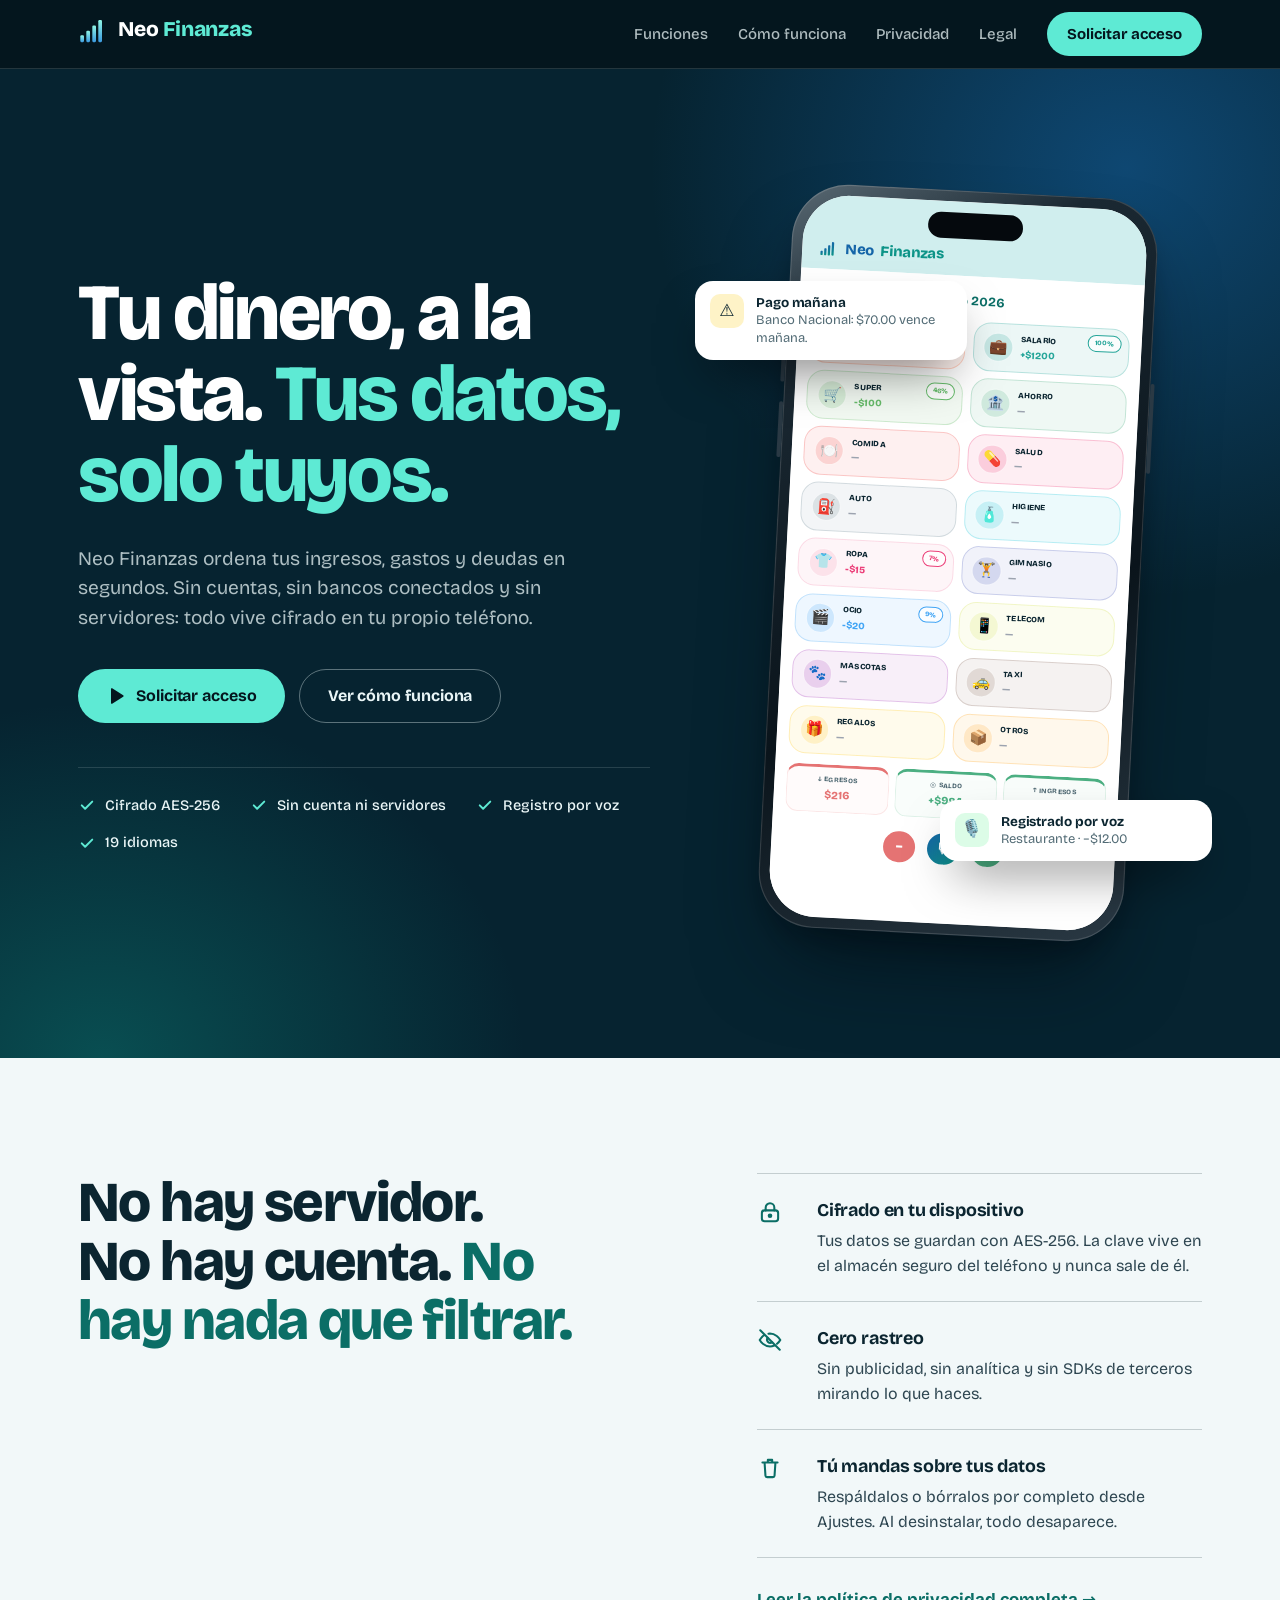
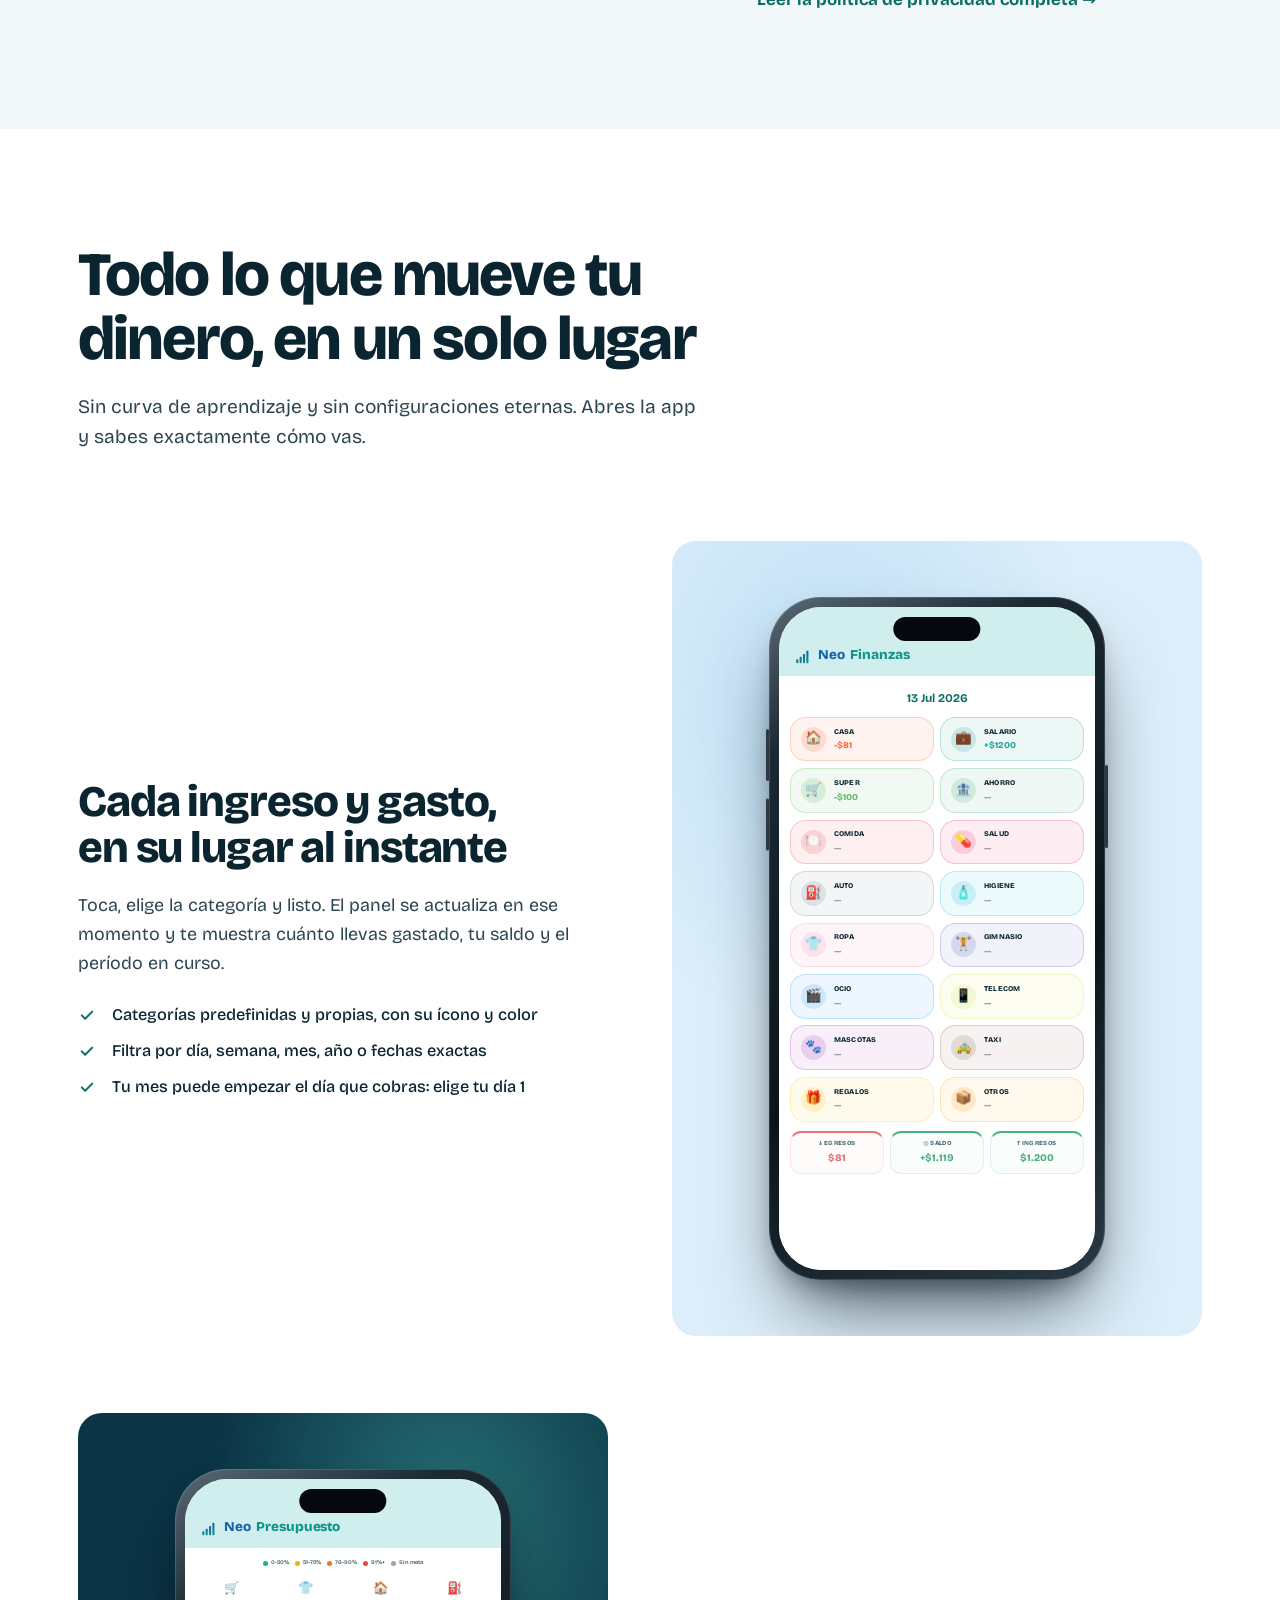
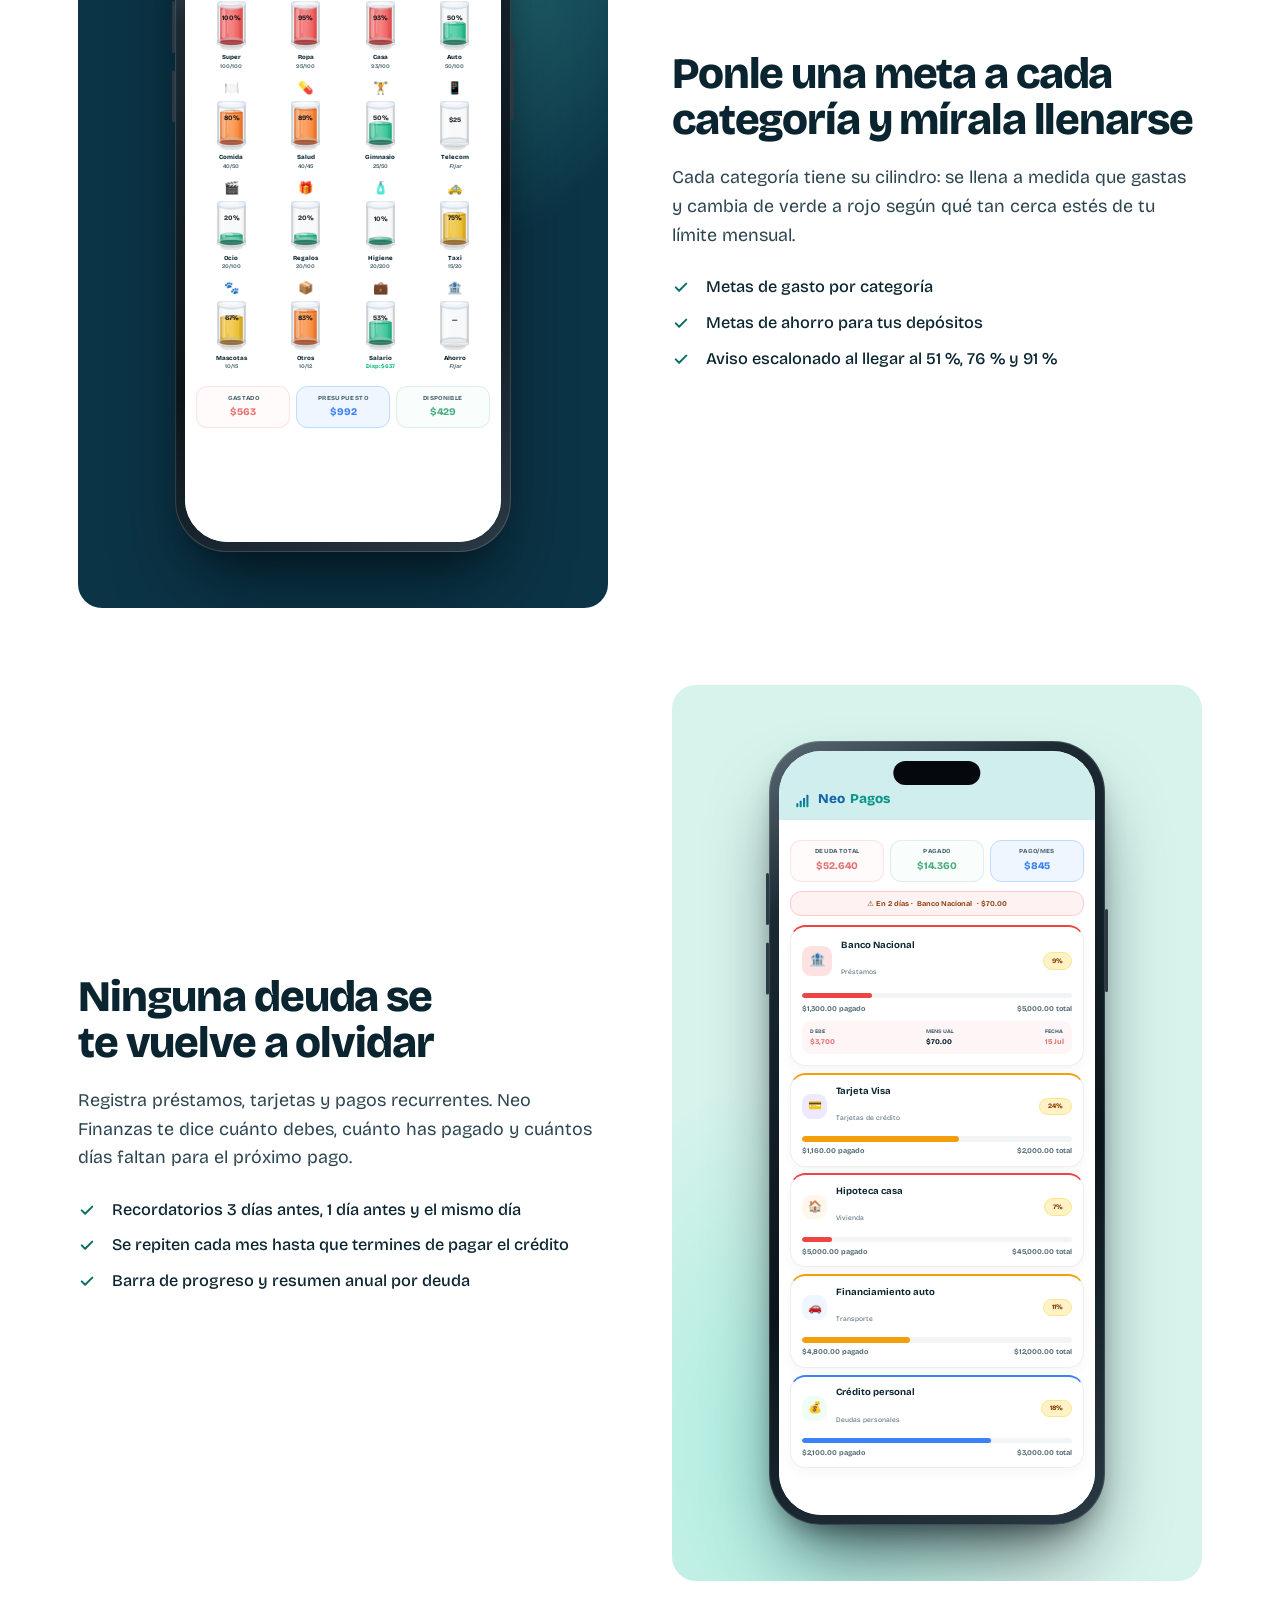
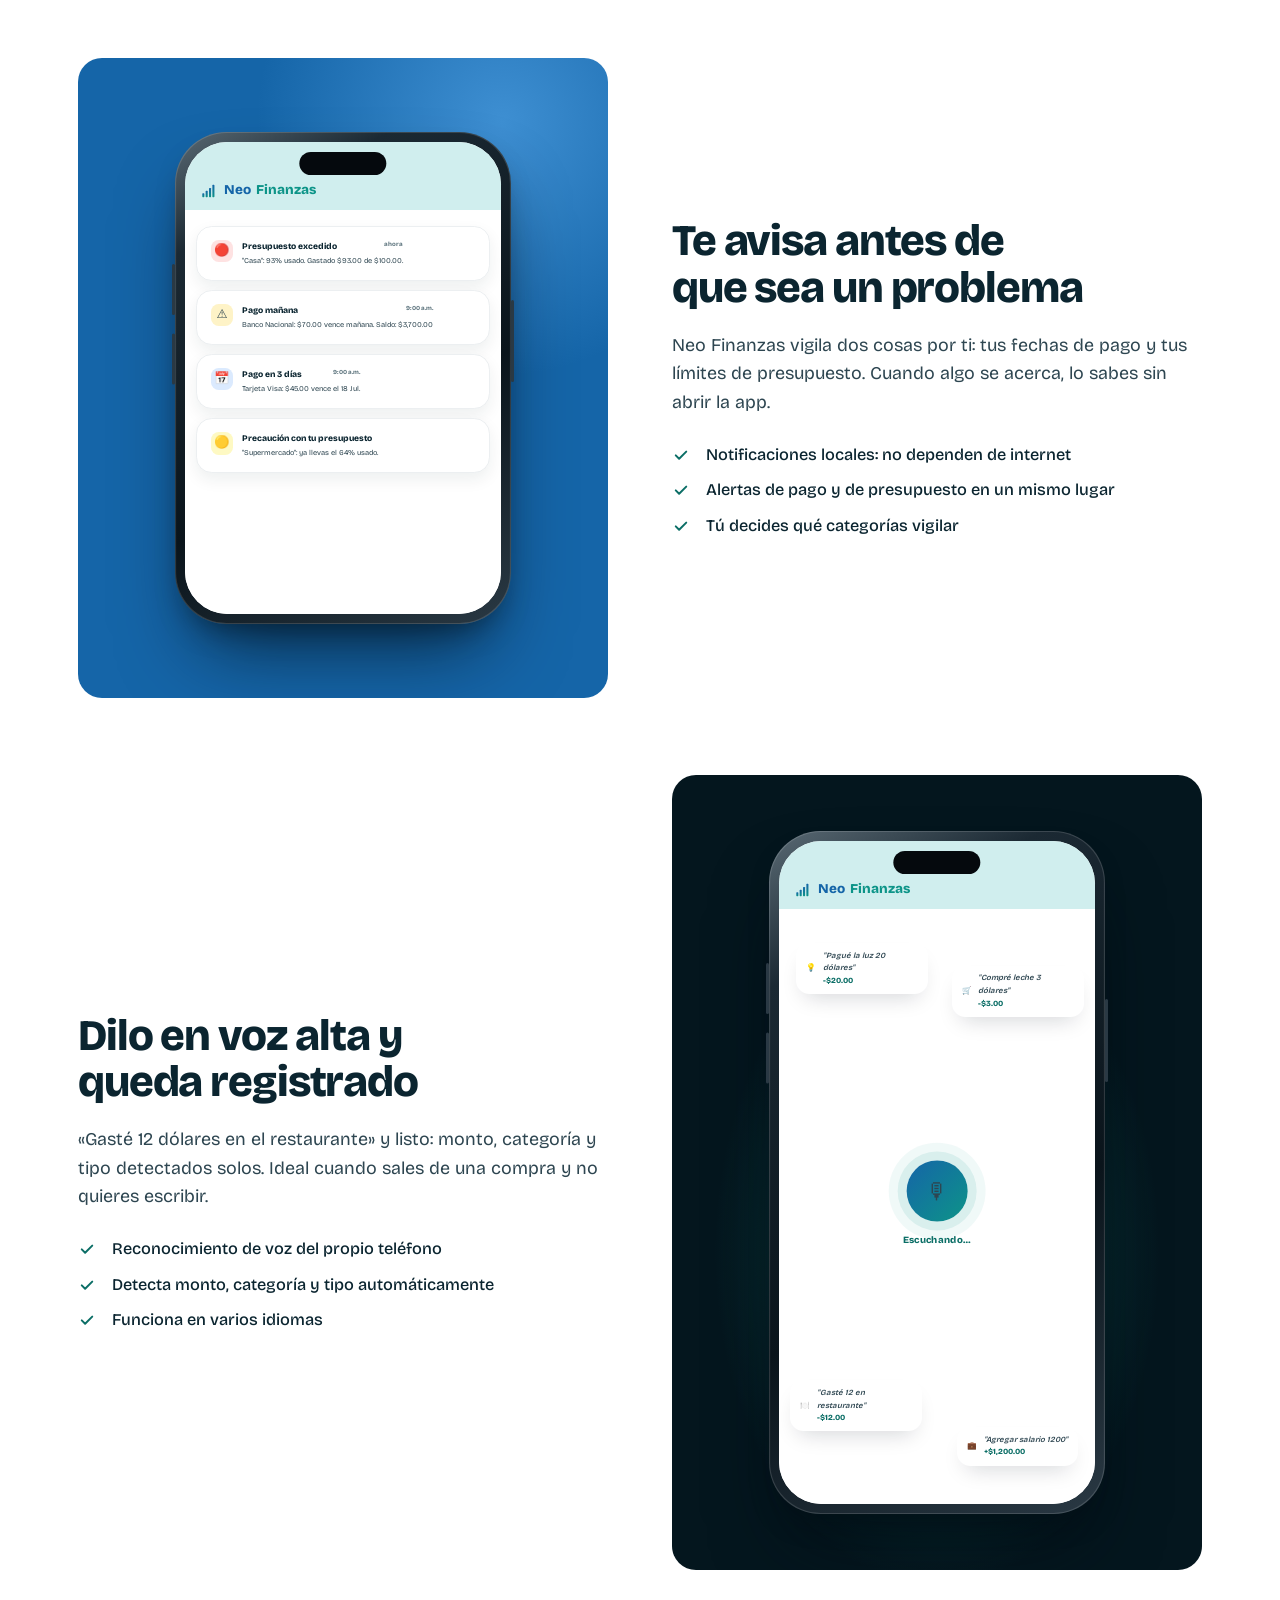
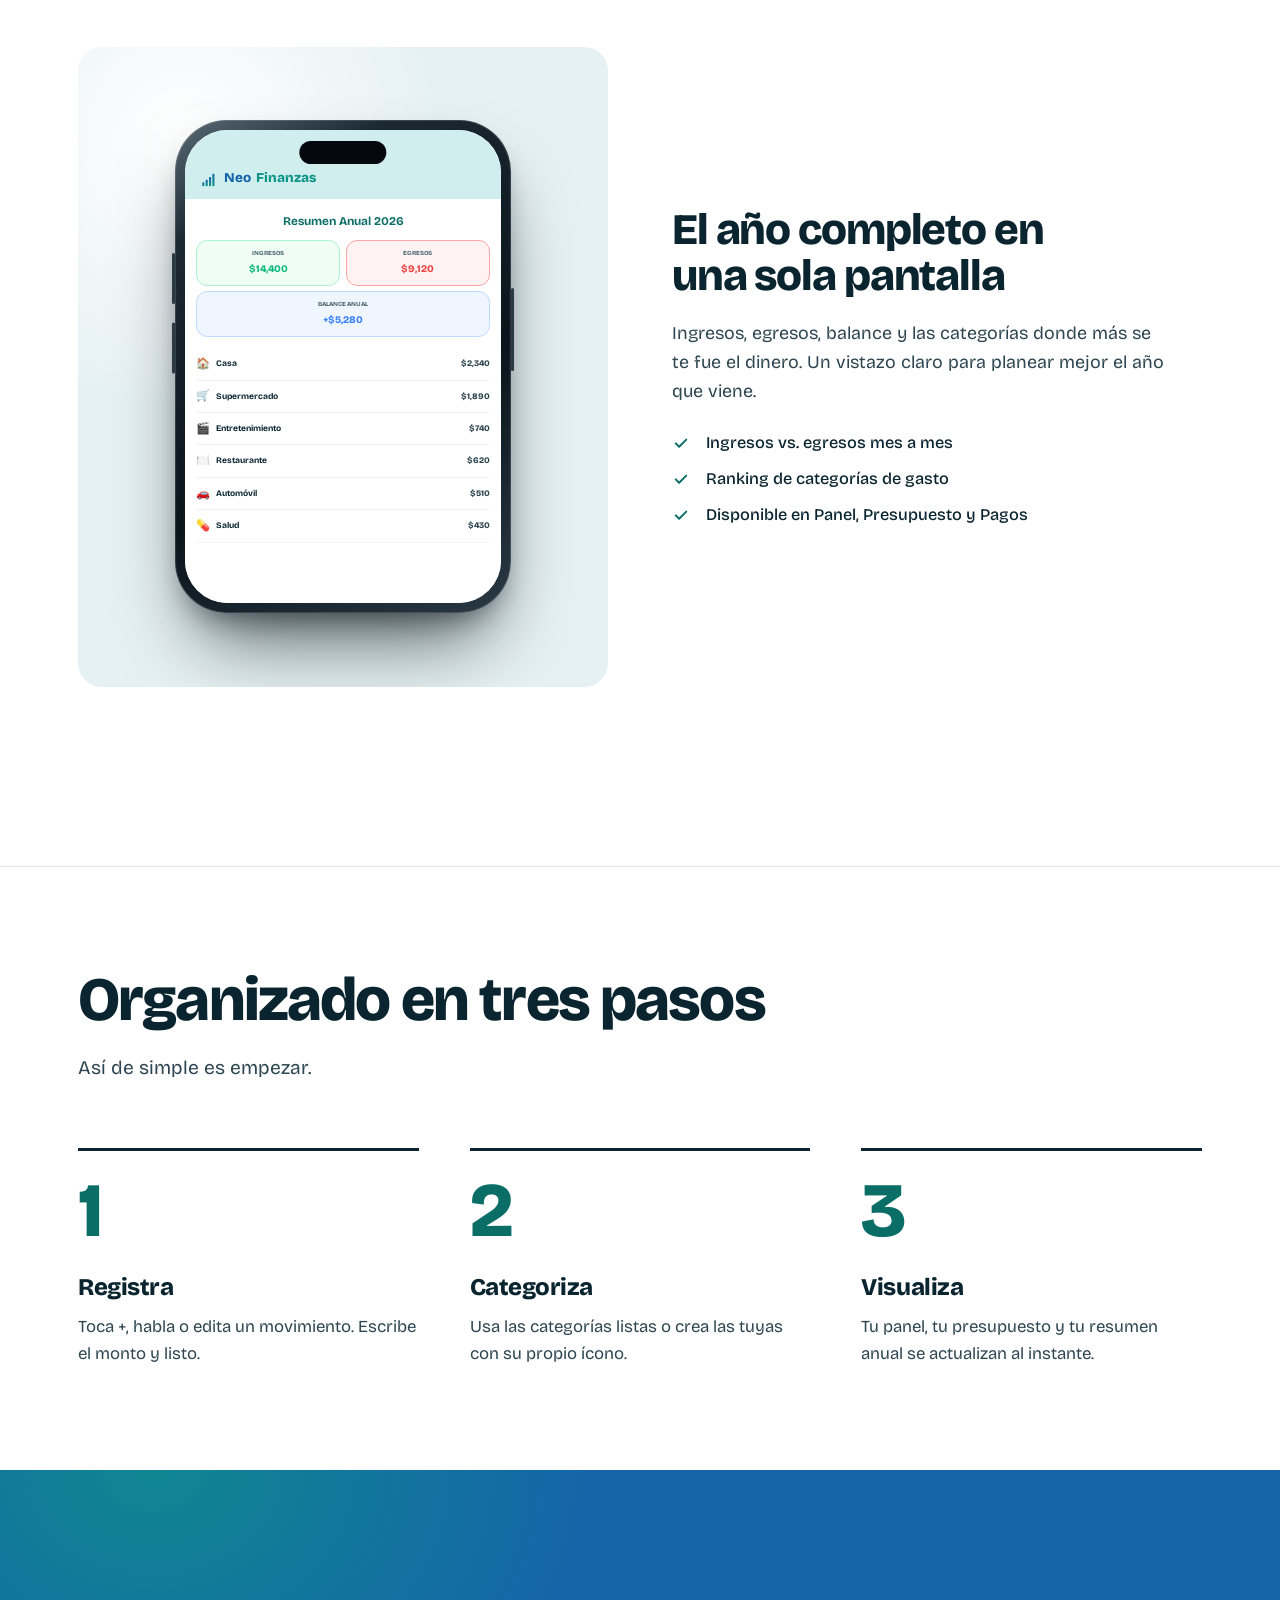
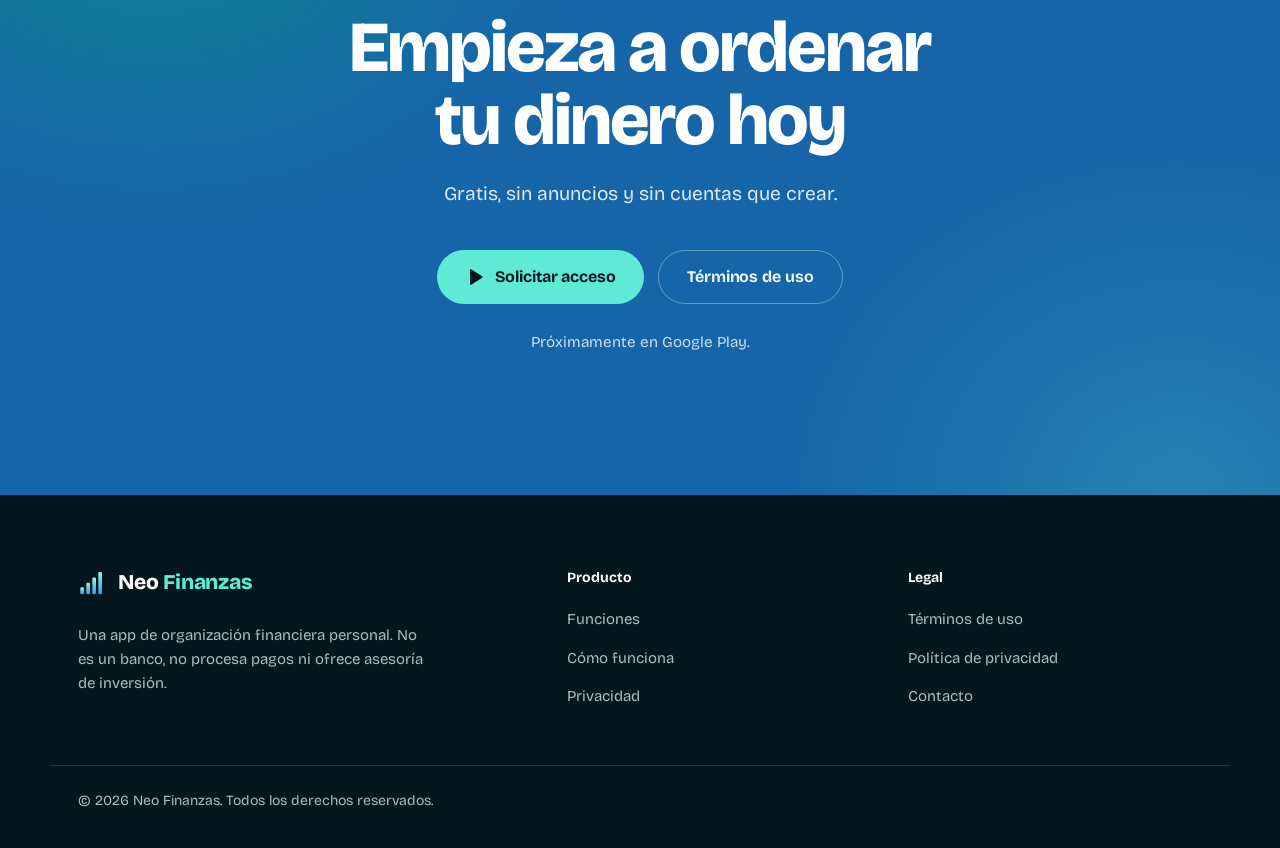
==== commit 73b50b5a: "Rediseño premium del sitio y política de privacidad actualizada - Landing nueva: hero oscuro con ide" ====
--- a/index.html
+++ b/index.html
@@ -3,79 +3,53 @@
 <head>
 <meta charset="UTF-8">
 <meta name="viewport" content="width=device-width, initial-scale=1">
-<title>Neo Finanzas — Controla tus ingresos y gastos, sin complicarte</title>
-<meta name="description" content="Neo Finanzas es tu app de finanzas personales: registra ingresos y gastos, arma presupuestos, controla tus deudas y registra por voz — todo guardado 100% en tu dispositivo.">
-<link rel="canonical" href="https://www.neofinanzas.app/">
-<meta property="og:title" content="Neo Finanzas — Controla tus ingresos y gastos, sin complicarte">
-<meta property="og:description" content="Registra ingresos y gastos, arma presupuestos, controla tus deudas y registra por voz — todo guardado 100% en tu dispositivo.">
-<meta property="og:url" content="https://www.neofinanzas.app/">
+<meta name="theme-color" content="#04161E">
+<title>Neo Finanzas — Tu dinero, a la vista. Tus datos, solo tuyos.</title>
+<meta name="description" content="Neo Finanzas ordena tus ingresos, gastos y deudas en segundos. Sin cuentas, sin bancos conectados y sin servidores: todo se guarda cifrado en tu teléfono.">
+<link rel="canonical" href="https://neofinanzas.uk/">
+<meta property="og:title" content="Neo Finanzas — Tu dinero, a la vista. Tus datos, solo tuyos.">
+<meta property="og:description" content="Ingresos, gastos, presupuestos y deudas en un solo lugar. Sin cuenta, sin servidores, con cifrado en tu teléfono.">
+<meta property="og:url" content="https://neofinanzas.uk/">
 <meta property="og:type" content="website">
-<link rel="stylesheet" href="styles.css?v=7">
+<link rel="preload" href="fonts/bricolage-latin.woff2" as="font" type="font/woff2" crossorigin>
+<link rel="stylesheet" href="styles.css?v=8">
 </head>
 <body>
-
-<header class="site-header site-header--landing">
+<svg width="0" height="0" style="position:absolute" aria-hidden="true"><defs><linearGradient id="headerBar" x1="0%" y1="0%" x2="0%" y2="100%"><stop offset="0%" stop-color="#1565A8"/><stop offset="100%" stop-color="#0D9488"/></linearGradient></defs></svg>
+<header class="site-header">
   <div class="site-header__inner">
-    <a href="#top" class="brand" style="text-decoration:none;">
-      <svg width="24" height="24" viewBox="0 0 130 130" aria-hidden="true">
-        <defs>
-          <linearGradient id="headerBar" x1="0%" y1="0%" x2="0%" y2="100%">
-            <stop offset="0%" stop-color="#1565A8" />
-            <stop offset="100%" stop-color="#0D9488" />
-          </linearGradient>
-        </defs>
-        <rect x="10" y="88" width="16" height="30" rx="5" fill="url(#headerBar)" />
-        <rect x="36" y="68" width="16" height="50" rx="5" fill="url(#headerBar)" />
-        <rect x="62" y="46" width="16" height="72" rx="5" fill="url(#headerBar)" />
-        <rect x="88" y="22" width="16" height="96" rx="5" fill="url(#headerBar)" />
-      </svg>
-      <span><span class="neo">Neo</span> <span class="finanzas">Finanzas</span></span>
-    </a>
+    <a href="#top" class="brand-link" style="text-decoration:none" aria-label="Neo Finanzas, inicio"><span class="brand"><svg width="30" height="30" viewBox="0 0 130 130" aria-hidden="true"><defs><linearGradient id="lg1" x1="0" y1="0" x2="0" y2="1"><stop offset="0" stop-color="#8FF5E4"/><stop offset="1" stop-color="#3B9AE0"/></linearGradient></defs><rect x="10" y="88" width="16" height="30" rx="5" fill="url(#lg1)"/><rect x="36" y="68" width="16" height="50" rx="5" fill="url(#lg1)"/><rect x="62" y="46" width="16" height="72" rx="5" fill="url(#lg1)"/><rect x="88" y="22" width="16" height="96" rx="5" fill="url(#lg1)"/></svg><span><span class="neo">Neo</span> <span class="finanzas">Finanzas</span></span></span></a>
     <nav class="site-nav" aria-label="Navegación principal">
       <a href="#funciones">Funciones</a>
       <a href="#como-funciona">Cómo funciona</a>
       <a href="#privacidad">Privacidad</a>
       <a href="privacidad.html">Legal</a>
-      <a href="#descargar" class="cta-mini">Descargar</a>
+      <a href="#descargar" class="cta-mini">Solicitar acceso</a>
     </nav>
   </div>
 </header>
 
-<main id="top" style="padding:0; max-width:none;">
-
-  <!-- ══════════════════ HERO ══════════════════ -->
+<main id="top" style="padding:0;max-width:none">
+
   <section class="hero">
-    <div class="landing-wrap">
+    <div class="wrap">
       <div>
-        <span class="hero-kicker">🔒 Tus datos nunca salen de tu dispositivo</span>
-        <h1 class="display">Sabe en qué se va tu dinero, <span class="accent">sin esfuerzo</span></h1>
-        <p class="hero-sub">Neo Finanzas registra tus ingresos y gastos, arma tu presupuesto y controla tus deudas — todo en segundos, todo guardado localmente en tu teléfono. Nada de bancos conectados, nada de anuncios, nada de datos enviados a servidores.</p>
+        <h1>Tu dinero, a la vista. <em>Tus datos, solo tuyos.</em></h1>
+        <p class="hero-sub">Neo Finanzas ordena tus ingresos, gastos y deudas en segundos. Sin cuentas, sin bancos conectados y sin servidores: todo vive cifrado en tu propio teléfono.</p>
         <div class="hero-ctas">
-          <a href="#descargar" class="btn btn--primary">Descargar la app</a>
-          <a href="#funciones" class="btn btn--ghost">Ver funciones</a>
-        </div>
-        <div class="hero-trust">
-          <span class="dot"></span> Sin registro de cuenta
-          <span class="dot"></span> Sin conexión bancaria
-          <span class="dot"></span> 19 idiomas
-        </div>
+          <a href="#descargar" class="btn btn--mint"><svg width="20" height="20" viewBox="0 0 24 24" fill="currentColor" aria-hidden="true"><path d="M6 3.6v16.8a.9.9 0 001.4.8l13.2-8.4a.9.9 0 000-1.6L7.4 2.8A.9.9 0 006 3.6z"/></svg> Solicitar acceso</a>
+          <a href="#funciones" class="btn btn--line">Ver cómo funciona</a>
+        </div>
+        <ul class="hero-proof">
+          <li><svg width="18" height="18" viewBox="0 0 24 24" fill="none" stroke="currentColor" stroke-width="2.6" stroke-linecap="round" stroke-linejoin="round" aria-hidden="true"><path d="M5 12.5l4.5 4.5L19 7.5"/></svg> Cifrado AES-256</li>
+          <li><svg width="18" height="18" viewBox="0 0 24 24" fill="none" stroke="currentColor" stroke-width="2.6" stroke-linecap="round" stroke-linejoin="round" aria-hidden="true"><path d="M5 12.5l4.5 4.5L19 7.5"/></svg> Sin cuenta ni servidores</li>
+          <li><svg width="18" height="18" viewBox="0 0 24 24" fill="none" stroke="currentColor" stroke-width="2.6" stroke-linecap="round" stroke-linejoin="round" aria-hidden="true"><path d="M5 12.5l4.5 4.5L19 7.5"/></svg> Registro por voz</li>
+          <li><svg width="18" height="18" viewBox="0 0 24 24" fill="none" stroke="currentColor" stroke-width="2.6" stroke-linecap="round" stroke-linejoin="round" aria-hidden="true"><path d="M5 12.5l4.5 4.5L19 7.5"/></svg> 19 idiomas</li>
+        </ul>
       </div>
-
-      <div class="hero-visual">
-        <div class="hero-chip hero-chip--1"><span class="ic">🏠</span><div><small>Casa</small>-$81.00</div></div>
-        <div class="hero-chip hero-chip--2"><span class="ic">💼</span><div><small>Salario</small>+$1,200.00</div></div>
-        <div class="hero-chip hero-chip--3"><span class="ic">🎙️</span><div><small>Por voz</small>Registrado</div></div>
-        <div class="hero-badge hero-badge--1">
-          <svg width="18" height="18" viewBox="0 0 130 130" aria-hidden="true">
-            <rect x="10" y="88" width="16" height="30" rx="5" fill="#FFFFFF" fill-opacity="0.95" />
-            <rect x="36" y="68" width="16" height="50" rx="5" fill="#FFFFFF" fill-opacity="0.95" />
-            <rect x="62" y="46" width="16" height="72" rx="5" fill="#FFFFFF" />
-            <rect x="88" y="22" width="16" height="96" rx="5" fill="#FFFFFF" />
-          </svg>
-        </div>
-        <div class="hero-badge hero-badge--2">🔒</div>
-        <div class="hero-visual__stage">
-        <div class="phone">
+      <div class="hero-stage">
+        <div class="toast toast--a"><div class="ic">⚠️</div><div><b>Pago mañana</b><span>Banco Nacional: $70.00 vence mañana.</span></div></div>
+                <div class="phone">
           <div class="phone__screen">
             <div class="phone__notch"></div>
             <div class="phone__header">
@@ -173,34 +147,41 @@
             </div>
           </div>
         </div>
-        </div>
+        <div class="toast toast--b"><div class="ic">🎙️</div><div><b>Registrado por voz</b><span>Restaurante · −$12.00</span></div></div>
       </div>
     </div>
   </section>
 
-  <!-- ══════════════════ FEATURES ══════════════════ -->
+  <section id="privacidad" class="promise">
+    <div class="wrap">
+      <h2>No hay servidor. No hay cuenta. <span>No hay nada que filtrar.</span></h2>
+      <div>
+        <ul class="promise-list">
+          <li><svg width="26" height="26" viewBox="0 0 24 24" fill="none" stroke="currentColor" stroke-width="1.9" stroke-linecap="round" stroke-linejoin="round" aria-hidden="true"><rect x="4.5" y="10.5" width="15" height="10" rx="2.5"/><path d="M8 10.5V8a4 4 0 018 0v2.5"/><circle cx="12" cy="15.5" r="1.2" fill="currentColor"/></svg><div><b>Cifrado en tu dispositivo</b><span>Tus datos se guardan con AES-256. La clave vive en el almacén seguro del teléfono y nunca sale de él.</span></div></li>
+          <li><svg width="26" height="26" viewBox="0 0 24 24" fill="none" stroke="currentColor" stroke-width="1.9" stroke-linecap="round" stroke-linejoin="round" aria-hidden="true"><path d="M3 3l18 18"/><path d="M10.6 6.2A9.8 9.8 0 0112 6c5 0 8.5 4.2 9.5 6-.5.9-1.5 2.3-3 3.5M6.6 7.6C4.6 8.9 3.3 10.7 2.5 12c1 1.8 4.5 6 9.5 6 1.5 0 2.8-.4 4-.9"/><path d="M9.9 9.9a3 3 0 004.2 4.2"/></svg><div><b>Cero rastreo</b><span>Sin publicidad, sin analítica y sin SDKs de terceros mirando lo que haces.</span></div></li>
+          <li><svg width="26" height="26" viewBox="0 0 24 24" fill="none" stroke="currentColor" stroke-width="1.9" stroke-linecap="round" stroke-linejoin="round" aria-hidden="true"><path d="M5 7h14M10 7V4.5h4V7M7 7l.8 12a1.5 1.5 0 001.5 1.4h5.4a1.5 1.5 0 001.5-1.4L17 7"/></svg><div><b>Tú mandas sobre tus datos</b><span>Respáldalos o bórralos por completo desde Ajustes. Al desinstalar, todo desaparece.</span></div></li>
+        </ul>
+        <p style="margin:28px 0 0"><a href="privacidad.html" style="font-weight:700;font-size:1.05rem">Leer la política de privacidad completa →</a></p>
+      </div>
+    </div>
+  </section>
+
   <section id="funciones" class="features">
-    <div class="landing-wrap">
+    <div class="wrap">
       <div class="section-head">
-        <span class="eyebrow">Funciones</span>
-        <h2>Todo lo que necesitas para ordenar tu dinero</h2>
-        <p>Sin curva de aprendizaje, sin configuraciones complicadas. Abres la app y ya sabes qué está pasando con tus finanzas.</p>
+        <h2>Todo lo que mueve tu dinero, en un solo lugar</h2>
+        <p>Sin curva de aprendizaje y sin configuraciones eternas. Abres la app y sabes exactamente cómo vas.</p>
       </div>
 
-      <!-- Registro rápido -->
-      <div class="feature-row">
-        <div class="feature-row__text">
-          <span class="eyebrow">Registro diario</span>
-          <h3>Cada ingreso y gasto, categorizado al instante</h3>
-          <p>Toca el botón, elige la categoría y listo. El panel principal se actualiza en el momento y te muestra exactamente cuánto llevas gastado por categoría, tu saldo y el mes en curso.</p>
-          <ul class="feature-row__list">
-            <li>Categorías predefinidas y personalizadas</li>
-            <li>Filtra por día, semana, mes, año o fechas exactas</li>
-            <li>Ícono y color propios para cada categoría</li>
-          </ul>
-        </div>
-        <div class="feature-row__phone">
-          <div class="phone">
+      <article class="scene">
+        <div class="scene__text">
+          <h3>Cada ingreso y gasto, en su lugar al instante</h3>
+          <p>Toca, elige la categoría y listo. El panel se actualiza en ese momento y te muestra cuánto llevas gastado, tu saldo y el período en curso.</p>
+          <ul class="scene__list"><li><svg width="18" height="18" viewBox="0 0 24 24" fill="none" stroke="currentColor" stroke-width="2.6" stroke-linecap="round" stroke-linejoin="round" aria-hidden="true"><path d="M5 12.5l4.5 4.5L19 7.5"/></svg><span>Categorías predefinidas y propias, con su ícono y color</span></li>
+<li><svg width="18" height="18" viewBox="0 0 24 24" fill="none" stroke="currentColor" stroke-width="2.6" stroke-linecap="round" stroke-linejoin="round" aria-hidden="true"><path d="M5 12.5l4.5 4.5L19 7.5"/></svg><span>Filtra por día, semana, mes, año o fechas exactas</span></li>
+<li><svg width="18" height="18" viewBox="0 0 24 24" fill="none" stroke="currentColor" stroke-width="2.6" stroke-linecap="round" stroke-linejoin="round" aria-hidden="true"><path d="M5 12.5l4.5 4.5L19 7.5"/></svg><span>Tu mes puede empezar el día que cobras: elige tu día 1</span></li></ul>
+        </div>
+        <div class="scene__stage stage--sky">          <div class="phone">
             <div class="phone__screen">
               <div class="phone__notch"></div>
               <div class="phone__header">
@@ -234,24 +215,17 @@
                 </div>
               </div>
             </div>
-          </div>
-        </div>
-      </div>
-
-      <!-- Presupuesto -->
-      <div class="feature-row reverse">
-        <div class="feature-row__text">
-          <span class="eyebrow">Presupuesto</span>
-          <h3>Ponle una meta a cada categoría y mira cómo se llena</h3>
-          <p>Cada categoría tiene su propio cilindro visual: se va llenando de color a medida que gastas, y cambia de verde a amarillo, naranja o rojo según qué tan cerca estés de tu límite mensual.</p>
-          <ul class="feature-row__list">
-            <li>Metas de gasto por categoría</li>
-            <li>Metas de ahorro para tus depósitos</li>
-            <li>Alertas cuando te acercas al límite</li>
-          </ul>
-        </div>
-        <div class="feature-row__phone">
-          <div class="phone">
+          </div></div>
+      </article>
+      <article class="scene scene--flip">
+        <div class="scene__text">
+          <h3>Ponle una meta a cada categoría y mírala llenarse</h3>
+          <p>Cada categoría tiene su cilindro: se llena a medida que gastas y cambia de verde a rojo según qué tan cerca estés de tu límite mensual.</p>
+          <ul class="scene__list"><li><svg width="18" height="18" viewBox="0 0 24 24" fill="none" stroke="currentColor" stroke-width="2.6" stroke-linecap="round" stroke-linejoin="round" aria-hidden="true"><path d="M5 12.5l4.5 4.5L19 7.5"/></svg><span>Metas de gasto por categoría</span></li>
+<li><svg width="18" height="18" viewBox="0 0 24 24" fill="none" stroke="currentColor" stroke-width="2.6" stroke-linecap="round" stroke-linejoin="round" aria-hidden="true"><path d="M5 12.5l4.5 4.5L19 7.5"/></svg><span>Metas de ahorro para tus depósitos</span></li>
+<li><svg width="18" height="18" viewBox="0 0 24 24" fill="none" stroke="currentColor" stroke-width="2.6" stroke-linecap="round" stroke-linejoin="round" aria-hidden="true"><path d="M5 12.5l4.5 4.5L19 7.5"/></svg><span>Aviso escalonado al llegar al 51 %, 76 % y 91 %</span></li></ul>
+        </div>
+        <div class="scene__stage stage--deep">          <div class="phone">
             <div class="phone__screen">
               <div class="phone__notch"></div>
               <div class="phone__header">
@@ -274,24 +248,17 @@
                 </div>
               </div>
             </div>
-          </div>
-        </div>
-      </div>
-
-      <!-- Control de pagos -->
-      <div class="feature-row">
-        <div class="feature-row__text">
-          <span class="eyebrow">Control de pagos</span>
-          <h3>Nunca se te olvida una deuda o un pago recurrente</h3>
-          <p>Registra tus préstamos, tarjetas y pagos recurrentes. Neo Finanzas te muestra cuánto debes, cuánto has pagado y cuántos días faltan para tu próxima fecha de pago — con recordatorios automáticos.</p>
-          <ul class="feature-row__list">
-            <li>Barra de progreso por cada deuda</li>
-            <li>Recordatorios de pago programados</li>
-            <li>Resumen anual de deudas y pagos</li>
-          </ul>
-        </div>
-        <div class="feature-row__phone">
-          <div class="phone phone--tall">
+          </div></div>
+      </article>
+      <article class="scene">
+        <div class="scene__text">
+          <h3>Ninguna deuda se te vuelve a olvidar</h3>
+          <p>Registra préstamos, tarjetas y pagos recurrentes. Neo Finanzas te dice cuánto debes, cuánto has pagado y cuántos días faltan para el próximo pago.</p>
+          <ul class="scene__list"><li><svg width="18" height="18" viewBox="0 0 24 24" fill="none" stroke="currentColor" stroke-width="2.6" stroke-linecap="round" stroke-linejoin="round" aria-hidden="true"><path d="M5 12.5l4.5 4.5L19 7.5"/></svg><span>Recordatorios 3 días antes, 1 día antes y el mismo día</span></li>
+<li><svg width="18" height="18" viewBox="0 0 24 24" fill="none" stroke="currentColor" stroke-width="2.6" stroke-linecap="round" stroke-linejoin="round" aria-hidden="true"><path d="M5 12.5l4.5 4.5L19 7.5"/></svg><span>Se repiten cada mes hasta que termines de pagar el crédito</span></li>
+<li><svg width="18" height="18" viewBox="0 0 24 24" fill="none" stroke="currentColor" stroke-width="2.6" stroke-linecap="round" stroke-linejoin="round" aria-hidden="true"><path d="M5 12.5l4.5 4.5L19 7.5"/></svg><span>Barra de progreso y resumen anual por deuda</span></li></ul>
+        </div>
+        <div class="scene__stage stage--mint">          <div class="phone phone--tall">
             <div class="phone__screen">
               <div class="phone__notch"></div>
               <div class="phone__header">
@@ -304,11 +271,11 @@
                   <div style="border-color:#4CAF8228; background:#4CAF8208;"><small>PAGADO</small><b style="color:#4CAF82;">$14.360</b></div>
                   <div style="border-color:#BFDBFE; background:#EFF6FF;"><small>PAGO/MES</small><b style="color:#3B82F6;">$845</b></div>
                 </div>
-                <div class="mock-alert-bar">⚠️ En 2 días · <b>Banco agrícola</b> · $70.00</div>
+                <div class="mock-alert-bar">⚠️ En 2 días · <b>Banco Nacional</b> · $70.00</div>
                 <div class="mock-debt-card">
                   <div class="mock-debt-top">
                     <div class="ic">🏦</div>
-                    <div><b>Banco agrícola</b><span>Préstamos</span></div>
+                    <div><b>Banco Nacional</b><span>Préstamos</span></div>
                     <span class="pct">9%</span>
                   </div>
                   <div class="mock-bar-track"><div class="mock-bar-fill" style="width:26%;"></div></div>
@@ -357,24 +324,17 @@
                 </div>
               </div>
             </div>
-          </div>
-        </div>
-      </div>
-
-      <!-- Alertas y recordatorios -->
-      <div class="feature-row reverse">
-        <div class="feature-row__text">
-          <span class="eyebrow">Alertas inteligentes</span>
-          <h3>Te avisa antes de que se convierta en problema</h3>
-          <p>Neo Finanzas vigila dos cosas por ti: tus fechas de pago y tus límites de presupuesto. Cuando algo se acerca, te lo dice — sin que tengas que estar revisando la app a cada rato.</p>
-          <ul class="feature-row__list">
-            <li>Recordatorio de pago 3 días antes, 1 día antes y el día mismo</li>
-            <li>Aviso escalonado de presupuesto: 51%, 76% y 91% usado</li>
-            <li>Notificaciones locales — no dependen de internet</li>
-          </ul>
-        </div>
-        <div class="feature-row__phone">
-          <div class="phone">
+          </div></div>
+      </article>
+      <article class="scene scene--flip">
+        <div class="scene__text">
+          <h3>Te avisa antes de que sea un problema</h3>
+          <p>Neo Finanzas vigila dos cosas por ti: tus fechas de pago y tus límites de presupuesto. Cuando algo se acerca, lo sabes sin abrir la app.</p>
+          <ul class="scene__list"><li><svg width="18" height="18" viewBox="0 0 24 24" fill="none" stroke="currentColor" stroke-width="2.6" stroke-linecap="round" stroke-linejoin="round" aria-hidden="true"><path d="M5 12.5l4.5 4.5L19 7.5"/></svg><span>Notificaciones locales: no dependen de internet</span></li>
+<li><svg width="18" height="18" viewBox="0 0 24 24" fill="none" stroke="currentColor" stroke-width="2.6" stroke-linecap="round" stroke-linejoin="round" aria-hidden="true"><path d="M5 12.5l4.5 4.5L19 7.5"/></svg><span>Alertas de pago y de presupuesto en un mismo lugar</span></li>
+<li><svg width="18" height="18" viewBox="0 0 24 24" fill="none" stroke="currentColor" stroke-width="2.6" stroke-linecap="round" stroke-linejoin="round" aria-hidden="true"><path d="M5 12.5l4.5 4.5L19 7.5"/></svg><span>Tú decides qué categorías vigilar</span></li></ul>
+        </div>
+        <div class="scene__stage stage--blue">          <div class="phone phone--short">
             <div class="phone__screen">
               <div class="phone__notch"></div>
               <div class="phone__header">
@@ -394,7 +354,7 @@
                     <div class="dot" style="background:#FEF3C7;">⚠️</div>
                     <div class="body">
                       <div class="t1">Pago mañana <time>9:00 a.m.</time></div>
-                      <div class="t2">Banco agrícola: $70.00 vence mañana. Saldo: $3,700.00</div>
+                      <div class="t2">Banco Nacional: $70.00 vence mañana. Saldo: $3,700.00</div>
                     </div>
                   </div>
                   <div class="mock-notif">
@@ -414,24 +374,17 @@
                 </div>
               </div>
             </div>
-          </div>
-        </div>
-      </div>
-
-      <!-- Voz -->
-      <div class="feature-row">
-        <div class="feature-row__text">
-          <span class="eyebrow">Entrada por voz</span>
-          <h3>Dilo en voz alta y Neo Finanzas lo registra por ti</h3>
-          <p>"Gasté 12 dólares en el restaurante" — y listo, la transacción queda registrada en la categoría correcta, sin tocar el teclado. Ideal para cuando vienes saliendo de una compra y no quieres detenerte a escribir.</p>
-          <ul class="feature-row__list">
-            <li>Reconocimiento de voz nativo, sin apps de terceros</li>
-            <li>Detecta monto, categoría y tipo automáticamente</li>
-            <li>Disponible en varios idiomas</li>
-          </ul>
-        </div>
-        <div class="feature-row__phone">
-          <div class="phone">
+          </div></div>
+      </article>
+      <article class="scene">
+        <div class="scene__text">
+          <h3>Dilo en voz alta y queda registrado</h3>
+          <p>«Gasté 12 dólares en el restaurante» y listo: monto, categoría y tipo detectados solos. Ideal cuando sales de una compra y no quieres escribir.</p>
+          <ul class="scene__list"><li><svg width="18" height="18" viewBox="0 0 24 24" fill="none" stroke="currentColor" stroke-width="2.6" stroke-linecap="round" stroke-linejoin="round" aria-hidden="true"><path d="M5 12.5l4.5 4.5L19 7.5"/></svg><span>Reconocimiento de voz del propio teléfono</span></li>
+<li><svg width="18" height="18" viewBox="0 0 24 24" fill="none" stroke="currentColor" stroke-width="2.6" stroke-linecap="round" stroke-linejoin="round" aria-hidden="true"><path d="M5 12.5l4.5 4.5L19 7.5"/></svg><span>Detecta monto, categoría y tipo automáticamente</span></li>
+<li><svg width="18" height="18" viewBox="0 0 24 24" fill="none" stroke="currentColor" stroke-width="2.6" stroke-linecap="round" stroke-linejoin="round" aria-hidden="true"><path d="M5 12.5l4.5 4.5L19 7.5"/></svg><span>Funciona en varios idiomas</span></li></ul>
+        </div>
+        <div class="scene__stage stage--ink">          <div class="phone">
             <div class="phone__screen">
               <div class="phone__notch"></div>
               <div class="phone__header">
@@ -463,24 +416,17 @@
                 </div>
               </div>
             </div>
-          </div>
-        </div>
-      </div>
-
-      <!-- Resumen anual -->
-      <div class="feature-row reverse">
-        <div class="feature-row__text">
-          <span class="eyebrow">Resumen anual</span>
-          <h3>Todo el año, resumido en una sola pantalla</h3>
-          <p>Ingresos totales, egresos totales, balance del año y en qué categorías se te fue más el dinero. Un vistazo completo para planear mejor el año que viene.</p>
-          <ul class="feature-row__list">
-            <li>Comparativa de ingresos vs. egresos por mes</li>
-            <li>Top de categorías de gasto</li>
-            <li>Disponible en Panel, Presupuesto y Control de Pagos</li>
-          </ul>
-        </div>
-        <div class="feature-row__phone">
-          <div class="phone">
+          </div></div>
+      </article>
+      <article class="scene scene--flip">
+        <div class="scene__text">
+          <h3>El año completo en una sola pantalla</h3>
+          <p>Ingresos, egresos, balance y las categorías donde más se te fue el dinero. Un vistazo claro para planear mejor el año que viene.</p>
+          <ul class="scene__list"><li><svg width="18" height="18" viewBox="0 0 24 24" fill="none" stroke="currentColor" stroke-width="2.6" stroke-linecap="round" stroke-linejoin="round" aria-hidden="true"><path d="M5 12.5l4.5 4.5L19 7.5"/></svg><span>Ingresos vs. egresos mes a mes</span></li>
+<li><svg width="18" height="18" viewBox="0 0 24 24" fill="none" stroke="currentColor" stroke-width="2.6" stroke-linecap="round" stroke-linejoin="round" aria-hidden="true"><path d="M5 12.5l4.5 4.5L19 7.5"/></svg><span>Ranking de categorías de gasto</span></li>
+<li><svg width="18" height="18" viewBox="0 0 24 24" fill="none" stroke="currentColor" stroke-width="2.6" stroke-linecap="round" stroke-linejoin="round" aria-hidden="true"><path d="M5 12.5l4.5 4.5L19 7.5"/></svg><span>Disponible en Panel, Presupuesto y Pagos</span></li></ul>
+        </div>
+        <div class="scene__stage stage--cloud">          <div class="phone phone--short">
             <div class="phone__screen">
               <div class="phone__notch"></div>
               <div class="phone__header">
@@ -497,118 +443,55 @@
                 <div style="margin-top:10px;">
                   <div class="mock-cat-row"><span>🏠</span><b>Casa</b><span style="font-weight:800;">$2,340</span></div>
                   <div class="mock-cat-row"><span>🛒</span><b>Supermercado</b><span style="font-weight:800;">$1,890</span></div>
-                  <div class="mock-cat-row"><span>🎬</span><b>Entretenimiento</b><span style="font-weight:800;">$740</span></div>
-                </div>
-              </div>
-            </div>
-          </div>
-        </div>
-      </div>
-
+                  <div class="mock-cat-row"><span>🎬</span><b>Entretenimiento</b><span style="font-weight:800;">$740</span></div><div class="mock-cat-row"><span>🍽️</span><b>Restaurante</b><span style="font-weight:800;">$620</span></div><div class="mock-cat-row"><span>🚗</span><b>Automóvil</b><span style="font-weight:800;">$510</span></div><div class="mock-cat-row"><span>💊</span><b>Salud</b><span style="font-weight:800;">$430</span></div>
+                </div>
+              </div>
+            </div>
+          </div></div>
+      </article>
     </div>
   </section>
 
-  <!-- ══════════════════ CÓMO FUNCIONA ══════════════════ -->
   <section id="como-funciona" class="steps">
-    <div class="landing-wrap">
-      <div class="section-head">
-        <span class="eyebrow">Cómo funciona</span>
-        <h2>De cero a organizado en tres pasos</h2>
-        <p>No hay curva de aprendizaje. Así de simple es empezar.</p>
+    <div class="wrap">
+      <div class="section-head" style="margin-bottom:0">
+        <h2>Organizado en tres pasos</h2>
+        <p>Así de simple es empezar.</p>
       </div>
       <div class="steps-grid">
-        <div class="step-card">
-          <div class="step-num">1</div>
-          <h3>Registra</h3>
-          <p>Toca el botón +, habla o edita una transacción existente. Ingresa el monto y listo.</p>
-        </div>
-        <div class="step-card">
-          <div class="step-num">2</div>
-          <h3>Categoriza</h3>
-          <p>Elige entre las categorías ya listas o crea las tuyas propias con tu propio ícono.</p>
-        </div>
-        <div class="step-card">
-          <div class="step-num">3</div>
-          <h3>Visualiza</h3>
-          <p>Mira tu panel, tu presupuesto y tu resumen anual actualizarse al instante.</p>
-        </div>
+        <div class="step"><b>1</b><h3>Registra</h3><p>Toca +, habla o edita un movimiento. Escribe el monto y listo.</p></div>
+        <div class="step"><b>2</b><h3>Categoriza</h3><p>Usa las categorías listas o crea las tuyas con su propio ícono.</p></div>
+        <div class="step"><b>3</b><h3>Visualiza</h3><p>Tu panel, tu presupuesto y tu resumen anual se actualizan al instante.</p></div>
       </div>
     </div>
   </section>
 
-  <!-- ══════════════════ PRIVACIDAD ══════════════════ -->
-  <section id="privacidad" class="trust-band">
-    <div class="landing-wrap">
-      <div class="trust-card">
-        <div>
-          <h2>Tus finanzas son tuyas. Punto.</h2>
-          <p>Neo Finanzas no tiene servidores, no vende tus datos porque no los tiene, y no necesita que te registres con un correo. Todo lo que ingresas se queda en tu propio teléfono.</p>
-          <a href="privacidad.html" class="btn btn--primary">Leer la Política de Privacidad completa</a>
-        </div>
-        <ul class="trust-list">
-          <li><span class="ic">🔒</span> Almacenamiento 100% local, ni un solo dato en la nube</li>
-          <li><span class="ic">🚫</span> Sin publicidad, sin SDKs de rastreo, sin Google Analytics</li>
-          <li><span class="ic">🏦</span> No requiere conectar tu cuenta bancaria</li>
-          <li><span class="ic">🗑️</span> Borra todos tus datos cuando quieras, en un toque</li>
-        </ul>
+  <section id="descargar" class="final">
+    <div class="wrap">
+      <h2>Empieza a ordenar tu dinero hoy</h2>
+      <p>Gratis, sin anuncios y sin cuentas que crear.</p>
+      <div class="hero-ctas">
+        <a href="mailto:soporte@neofinanzas.app?subject=Quiero%20Neo%20Finanzas" class="btn btn--mint"><svg width="20" height="20" viewBox="0 0 24 24" fill="currentColor" aria-hidden="true"><path d="M6 3.6v16.8a.9.9 0 001.4.8l13.2-8.4a.9.9 0 000-1.6L7.4 2.8A.9.9 0 006 3.6z"/></svg> Solicitar acceso</a>
+        <a href="terminos.html" class="btn btn--line">Términos de uso</a>
       </div>
+      <p class="soon">Próximamente en Google Play.</p>
     </div>
   </section>
 
-  <!-- ══════════════════ CTA FINAL ══════════════════ -->
-  <section id="descargar" class="final-cta">
-    <div class="landing-wrap">
-      <h2>Empieza a organizar tus finanzas hoy</h2>
-      <p>Gratis, sin anuncios, sin cuentas que crear.</p>
-      <div class="hero-ctas" style="justify-content:center;">
-        <a href="mailto:soporte@neofinanzas.app?subject=Quiero%20Neo%20Finanzas" class="btn btn--primary">Solicitar acceso</a>
-        <a href="terminos.html" class="btn btn--ghost">Ver Términos de Uso</a>
-      </div>
-    </div>
-  </section>
-
 </main>
 
 <footer class="footer-landing">
-  <div class="landing-wrap">
+  <div class="wrap">
     <div>
-      <div class="brand">
-        <svg width="22" height="22" viewBox="0 0 130 130" aria-hidden="true">
-          <defs>
-            <linearGradient id="headerBarFooter" x1="0%" y1="0%" x2="0%" y2="100%">
-              <stop offset="0%" stop-color="#5FD9CC" />
-              <stop offset="100%" stop-color="#1565A8" />
-            </linearGradient>
-          </defs>
-          <rect x="10" y="88" width="16" height="30" rx="5" fill="url(#headerBarFooter)" />
-          <rect x="36" y="68" width="16" height="50" rx="5" fill="url(#headerBarFooter)" />
-          <rect x="62" y="46" width="16" height="72" rx="5" fill="url(#headerBarFooter)" />
-          <rect x="88" y="22" width="16" height="96" rx="5" fill="url(#headerBarFooter)" />
-        </svg>
-        <span><span>Neo</span> <span class="finanzas">Finanzas</span></span>
-      </div>
+      <span class="brand"><svg width="30" height="30" viewBox="0 0 130 130" aria-hidden="true"><defs><linearGradient id="lg2" x1="0" y1="0" x2="0" y2="1"><stop offset="0" stop-color="#8FF5E4"/><stop offset="1" stop-color="#3B9AE0"/></linearGradient></defs><rect x="10" y="88" width="16" height="30" rx="5" fill="url(#lg2)"/><rect x="36" y="68" width="16" height="50" rx="5" fill="url(#lg2)"/><rect x="62" y="46" width="16" height="72" rx="5" fill="url(#lg2)"/><rect x="88" y="22" width="16" height="96" rx="5" fill="url(#lg2)"/></svg><span><span class="neo">Neo</span> <span class="finanzas">Finanzas</span></span></span>
       <p class="tag">Una app de organización financiera personal. No es un banco, no procesa pagos ni ofrece asesoría de inversión.</p>
     </div>
-    <div class="footer-col">
-      <h4>Producto</h4>
-      <ul>
-        <li><a href="#funciones">Funciones</a></li>
-        <li><a href="#como-funciona">Cómo funciona</a></li>
-        <li><a href="#privacidad">Privacidad</a></li>
-      </ul>
-    </div>
-    <div class="footer-col">
-      <h4>Legal</h4>
-      <ul>
-        <li><a href="terminos.html">Términos de Uso</a></li>
-        <li><a href="privacidad.html">Política de Privacidad</a></li>
-        <li><a href="mailto:soporte@neofinanzas.app">Contacto</a></li>
-      </ul>
-    </div>
+    <div class="footer-col"><h4>Producto</h4><ul>
+      <li><a href="#funciones">Funciones</a></li><li><a href="#como-funciona">Cómo funciona</a></li><li><a href="#privacidad">Privacidad</a></li></ul></div>
+    <div class="footer-col"><h4>Legal</h4><ul>
+      <li><a href="terminos.html">Términos de uso</a></li><li><a href="privacidad.html">Política de privacidad</a></li><li><a href="mailto:soporte@neofinanzas.app">Contacto</a></li></ul></div>
   </div>
-  <div class="footer-bottom">
-    <p>© 2026 Neo Finanzas. Todos los derechos reservados.</p>
-  </div>
+  <div class="footer-bottom">© 2026 Neo Finanzas. Todos los derechos reservados.</div>
 </footer>
 
 <script>
@@ -719,6 +602,5 @@
   }).join('');
 }
 </script>
-
 </body>
 </html>
--- a/styles.css
+++ b/styles.css
@@ -1,429 +1,292 @@
+/* ══════════════════════════════════════════════════════════════════════
+   NEO FINANZAS — sitio de marca
+   Tipografía: Bricolage Grotesque (alojada en el sitio, sin Google Fonts)
+   Color: azul #1565A8 + verde azulado #0D9488 sobre tinta profunda
+   ══════════════════════════════════════════════════════════════════════ */
+
+@font-face {
+  font-family: "Bricolage Grotesque";
+  src: url("fonts/bricolage-latin-ext.woff2") format("woff2");
+  font-weight: 300 800; font-style: normal; font-display: swap;
+  unicode-range: U+0100-02BA, U+02BD-02C5, U+02C7-02CC, U+02CE-02D7, U+02DD-02FF, U+0304, U+0308, U+0329, U+1D00-1DBF, U+1E00-1E9F, U+1EF2-1EFF, U+2020, U+20A0-20AB, U+20AD-20C0, U+2113, U+2C60-2C7F, U+A720-A7FF;
+}
+@font-face {
+  font-family: "Bricolage Grotesque";
+  src: url("fonts/bricolage-latin.woff2") format("woff2");
+  font-weight: 300 800; font-style: normal; font-display: swap;
+  unicode-range: U+0000-00FF, U+0131, U+0152-0153, U+02BB-02BC, U+02C6, U+02DA, U+02DC, U+0304, U+0308, U+0329, U+2000-206F, U+20AC, U+2122, U+2191, U+2193, U+2212, U+2215, U+FEFF, U+FFFD;
+}
+
 :root {
   --blue: #1565A8;
   --teal: #0D9488;
-  --teal-text: #0F766E; /* darkened for AA text contrast on white (4.5:1+); --teal stays for graphics */
-  --header-bg: #D0EEEE;
-  --bg: #FFFFFF;
-  --ink: #1A2E2E;
-  --body: #374151;
-  --muted: #6B7280;
-  --border: rgba(13, 148, 136, 0.12);
-  --border-strong: rgba(13, 148, 136, 0.18);
-  --warning-bg: rgba(245, 158, 11, 0.08);
-  --warning-border: rgba(245, 158, 11, 0.25);
-  --warning-text: #92400E;
-  --privacy-bg: rgba(13, 148, 136, 0.06);
-  --privacy-text: #0D4040;
+  --teal-text: #0B6E66;          /* texto sobre fondo claro, AA */
+  --mint: #5EEAD4;               /* acento sobre fondo oscuro */
+  --header-bg: #D0EEEE;          /* color de cabecera dentro de la app (pantallas simuladas) */
+
+  --ink-950: #04161E;
+  --ink-900: #062330;
+  --ink-800: #0B3446;
+  --ink: #0B2530;                /* texto principal sobre claro */
+  --body: #2E4651;
+  --muted: #526B75;
+  --mist: #F2F8F9;
+  --mist-2: #E6F1F3;
+  --line: rgba(11, 37, 48, 0.12);
+  --line-strong: rgba(11, 37, 48, 0.2);
+
+  --on-dark: #EAF6F7;
+  --on-dark-2: rgba(234, 246, 247, 0.74);
+  --line-dark: rgba(234, 246, 247, 0.14);
+
   --radius: 12px;
-  --radius-lg: 20px;
-  --max-w: 720px;
+  --radius-lg: 16px;
+  --wrap: 1180px;
+  --font: "Bricolage Grotesque", "Segoe UI", system-ui, -apple-system, Roboto, Arial, sans-serif;
+
+  --ease: cubic-bezier(0.22, 1, 0.36, 1);   /* ease-out-quint */
+
+  --z-sticky: 40;
 }
 
 * { box-sizing: border-box; }
-
-html { -webkit-text-size-adjust: 100%; }
+html { -webkit-text-size-adjust: 100%; scroll-behavior: smooth; }
+@media (prefers-reduced-motion: reduce) { html { scroll-behavior: auto; } }
 
 body {
   margin: 0;
-  background: var(--bg);
+  background: #FFFFFF;
   color: var(--body);
-  font-family: -apple-system, BlinkMacSystemFont, "Segoe UI", Roboto, Helvetica, Arial, sans-serif;
-  font-size: 16px;
+  font-family: var(--font);
+  font-size: 17px;
   line-height: 1.6;
+  font-optical-sizing: auto;
   -webkit-font-smoothing: antialiased;
-}
+  text-rendering: optimizeLegibility;
+}
+
+h1, h2, h3, h4 { font-family: var(--font); color: var(--ink); margin: 0; text-wrap: balance; }
+p { text-wrap: pretty; }
 
 a { color: var(--teal-text); text-decoration: none; }
-a:hover, a:focus-visible { text-decoration: underline; }
-a:focus-visible { outline: 2px solid var(--teal-text); outline-offset: 2px; border-radius: 4px; }
-
-/* ── Header ─────────────────────────────────────────────────────────── */
+a:hover { text-decoration: underline; }
+a:focus-visible, button:focus-visible {
+  outline: 3px solid var(--mint);
+  outline-offset: 3px;
+  border-radius: 6px;
+}
+
+section[id] { scroll-margin-top: 68px; }
+.wrap { max-width: var(--wrap); margin: 0 auto; padding: 0 28px; }
+
+/* ── Cabecera (todas las páginas) ───────────────────────────────────── */
 .site-header {
-  background: var(--header-bg);
-  border-bottom: 1px solid var(--border);
-  padding: 14px 20px;
+  position: sticky; top: 0; z-index: var(--z-sticky);
+  background: var(--ink-950);
+  border-bottom: 1px solid var(--line-dark);
 }
 .site-header__inner {
-  max-width: var(--max-w);
-  margin: 0 auto;
-  display: flex;
-  align-items: center;
-  justify-content: space-between;
-  gap: 10px;
-}
-.back-home-link {
-  font-size: 13.5px;
-  font-weight: 700;
-  color: var(--teal-text);
-  padding: 8px 4px;
+  max-width: var(--wrap); margin: 0 auto; padding: 0 28px;
+  height: 68px; display: flex; align-items: center; justify-content: space-between; gap: 16px;
 }
 .brand {
-  display: flex;
-  align-items: center;
-  gap: 8px;
-  font-size: 19px;
-  font-weight: 800;
-  letter-spacing: 0.2px;
+  display: inline-flex; align-items: center; gap: 10px;
+  font-size: 21px; font-weight: 800; letter-spacing: -0.01em; line-height: 1;
 }
 .brand svg { display: block; flex-shrink: 0; }
-.brand .neo { color: var(--blue); }
-.brand .finanzas { color: var(--teal); }
-
-/* ── Layout ─────────────────────────────────────────────────────────── */
-main {
-  max-width: var(--max-w);
-  margin: 0 auto;
-  padding: 32px 20px 80px;
-}
-
-.eyebrow-nav {
-  display: flex;
-  gap: 8px;
-  margin-bottom: 28px;
-}
-.eyebrow-nav a {
-  flex: 1;
-  display: flex;
-  align-items: center;
-  justify-content: center;
-  min-height: 44px;
-  text-align: center;
-  padding: 10px 14px;
-  border-radius: var(--radius);
-  background: #F3F4F6;
-  color: #6B7280;
-  font-size: 13px;
-  font-weight: 700;
-  text-decoration: none;
-  transition: background-color 180ms ease-out;
-}
-.eyebrow-nav a:hover { background: #E5E7EB; text-decoration: none; }
-.eyebrow-nav a.active {
-  background: var(--teal-text);
-  color: #FFFFFF;
-}
-
-h1 {
-  font-size: 22px;
-  font-weight: 800;
-  color: var(--ink);
-  letter-spacing: -0.3px;
-  margin: 0 0 6px;
-}
-
-.meta {
-  font-size: 12.5px;
-  color: var(--muted);
-  letter-spacing: 0.3px;
-  margin: 0 0 24px;
-}
-
-.callout {
-  display: flex;
-  align-items: flex-start;
-  gap: 10px;
-  border-radius: var(--radius);
-  padding: 14px 16px;
-  margin: 0 0 24px;
-  font-size: 13.5px;
-  font-weight: 600;
-  line-height: 1.55;
-}
-.callout--warning {
-  background: var(--warning-bg);
-  border: 1px solid var(--warning-border);
-  color: var(--warning-text);
-}
-.callout--privacy {
-  background: var(--privacy-bg);
-  border: 1px solid var(--border-strong);
-  color: var(--privacy-text);
-}
-.callout__icon { font-size: 18px; line-height: 1; flex-shrink: 0; }
-
-.intro p {
-  font-size: 14px;
-  color: var(--body);
-  line-height: 1.65;
-  max-width: 68ch;
-}
-
-/* ── Table of contents ──────────────────────────────────────────────── */
-.toc {
-  border: 1px solid var(--border);
-  border-radius: var(--radius);
-  padding: 16px 18px;
-  margin: 0 0 28px;
-}
-.toc h2 {
-  font-size: 12px;
-  font-weight: 800;
-  color: var(--ink);
-  text-transform: uppercase;
-  letter-spacing: 0.6px;
-  margin: 0 0 12px;
-}
-.toc ol {
-  margin: 0;
-  padding: 0;
-  list-style: none;
-  display: grid;
-  grid-template-columns: repeat(auto-fit, minmax(200px, 1fr));
-  gap: 6px 16px;
-  counter-reset: toc;
-}
-.toc li { font-size: 13px; line-height: 1.5; }
-.toc a {
-  color: var(--body);
-  display: block;
-  padding: 4px 0;
-}
-.toc a:hover, .toc a:focus-visible { color: var(--teal-text); text-decoration: underline; }
-
-section.doc-section {
-  margin: 0 0 26px;
-  padding-top: 22px;
-  border-top: 1px solid var(--border);
-  scroll-margin-top: 20px;
-}
-section.doc-section:first-of-type { border-top: none; padding-top: 0; }
-
-section.doc-section h2 {
-  font-size: 15px;
-  font-weight: 800;
-  color: var(--ink);
-  letter-spacing: -0.2px;
-  margin: 0 0 10px;
-}
-
-.back-to-top {
-  display: inline-block;
-  font-size: 12px;
-  font-weight: 700;
-  color: var(--teal-text);
-  margin-top: 4px;
-}
-
-section.doc-section p {
-  font-size: 14px;
-  line-height: 1.65;
-  color: var(--body);
-  margin: 0 0 10px;
-  max-width: 68ch;
-}
-
-section.doc-section ul {
-  margin: 0 0 10px;
-  padding: 0;
-  list-style: none;
-}
-section.doc-section li {
-  position: relative;
-  padding-left: 18px;
-  font-size: 14px;
-  line-height: 1.6;
-  color: var(--body);
-  margin-bottom: 6px;
-  max-width: 66ch;
-}
-section.doc-section li::before {
-  content: "•";
-  position: absolute;
-  left: 2px;
-  color: var(--teal);
-}
-section.doc-section strong { color: var(--ink); font-weight: 700; }
-
-.contact-link {
-  font-weight: 700;
-}
-
-/* ── Footer ─────────────────────────────────────────────────────────── */
-footer {
-  max-width: var(--max-w);
-  margin: 0 auto;
-  padding: 0 20px 40px;
-  font-size: 12.5px;
-  color: var(--muted);
-  border-top: 1px solid var(--border);
-  padding-top: 20px;
-}
-footer a { color: var(--muted); }
-
-@media (max-width: 480px) {
-  main { padding: 24px 16px 64px; }
-  h1 { font-size: 20px; }
-}
-
-/* ══════════════════════════════════════════════════════════════════════
-   LANDING PAGE
-   ══════════════════════════════════════════════════════════════════════ */
-
-.site-header--landing { position: sticky; top: 0; z-index: 40; backdrop-filter: blur(8px); background: rgba(208,238,238,0.92); }
-.site-header--landing .site-header__inner { max-width: 1120px; justify-content: space-between; }
-.site-nav { display: flex; align-items: center; gap: 22px; }
-.site-nav a { color: var(--ink); font-size: 14px; font-weight: 700; }
-.site-nav a:hover { color: var(--teal-text); text-decoration: none; }
+.brand .neo { color: #FFFFFF; }
+.brand .finanzas { color: var(--mint); }
+.site-header .brand { text-decoration: none; }
+.site-nav { display: flex; align-items: center; gap: 30px; }
+.site-nav a { color: var(--on-dark-2); font-size: 15px; font-weight: 500; transition: color 160ms var(--ease); }
+.site-nav a:hover { color: #FFFFFF; text-decoration: none; }
 .site-nav .cta-mini {
-  background: var(--ink); color: #FFFFFF; padding: 9px 16px; border-radius: 10px;
-  font-size: 13px;
-}
-.site-nav .cta-mini:hover { background: #0F2323; text-decoration: none; }
-
-.landing-wrap { max-width: 1120px; margin: 0 auto; padding: 0 24px; }
+  background: var(--mint); color: var(--ink-950); font-weight: 700;
+  padding: 10px 20px; border-radius: 999px;
+  transition: transform 160ms var(--ease), background-color 160ms var(--ease);
+}
+.site-nav .cta-mini:hover { background: #FFFFFF; color: var(--ink-950); transform: translateY(-1px); }
+.back-home-link { color: var(--on-dark-2); font-size: 14.5px; font-weight: 600; padding: 10px 4px; }
+.back-home-link:hover { color: #FFFFFF; text-decoration: none; }
+
+/* ── Botones ────────────────────────────────────────────────────────── */
+.btn {
+  display: inline-flex; align-items: center; justify-content: center; gap: 10px;
+  min-height: 54px; padding: 0 28px; border-radius: 999px;
+  font: 700 16px/1 var(--font); letter-spacing: -0.005em; text-decoration: none; cursor: pointer;
+  transition: transform 180ms var(--ease), background-color 180ms var(--ease), border-color 180ms var(--ease), color 180ms var(--ease);
+}
+.btn:hover { text-decoration: none; transform: translateY(-2px); }
+.btn--mint { background: var(--mint); color: var(--ink-950); }
+.btn--mint:hover { background: #FFFFFF; }
+.btn--line { background: transparent; color: var(--on-dark); border: 1.5px solid rgba(234,246,247,0.38); }
+.btn--line:hover { border-color: var(--mint); color: var(--mint); }
+.btn--dark { background: var(--ink-900); color: #FFFFFF; }
+.btn--dark:hover { background: var(--blue); }
+.btn svg { flex-shrink: 0; }
 
 /* ── Hero ───────────────────────────────────────────────────────────── */
 .hero {
-  background: linear-gradient(180deg, #EAF8F7 0%, #FFFFFF 62%);
-  padding: 64px 0 40px;
-  overflow: hidden;
-}
-.hero .landing-wrap {
-  display: grid;
-  grid-template-columns: 1.05fr 0.95fr;
-  gap: 48px;
-  align-items: center;
-}
-.hero-kicker {
-  display: inline-flex; align-items: center; gap: 8px;
-  background: rgba(13,148,136,0.10); color: var(--teal-text);
-  font-size: 12.5px; font-weight: 800; letter-spacing: 0.3px;
-  padding: 6px 12px; border-radius: 999px; margin-bottom: 18px;
-}
-.hero h1.display {
-  font-size: clamp(32px, 4.4vw, 48px);
-  line-height: 1.08;
-  letter-spacing: -0.03em;
-  font-weight: 800;
-  color: var(--ink);
-  margin: 0 0 18px;
-  text-wrap: balance;
-}
-.hero h1.display .accent { color: var(--teal-text); }
-.hero-sub {
-  font-size: 17px; line-height: 1.6; color: var(--body);
-  max-width: 46ch; margin: 0 0 28px;
-}
-.hero-ctas { display: flex; flex-wrap: wrap; gap: 12px; margin-bottom: 22px; }
-.btn {
-  display: inline-flex; align-items: center; justify-content: center; gap: 8px;
-  min-height: 48px; padding: 0 22px; border-radius: 12px;
-  font-size: 14.5px; font-weight: 700; text-decoration: none;
-  transition: transform 150ms ease-out, box-shadow 150ms ease-out, background-color 150ms ease-out;
-}
-.btn:hover { text-decoration: none; }
-.btn--primary {
-  background: linear-gradient(135deg, var(--blue), var(--teal));
+  position: relative; overflow: hidden; isolation: isolate;
+  background:
+    radial-gradient(60% 70% at 88% 10%, rgba(21,101,168,0.55), transparent 62%),
+    radial-gradient(55% 60% at 8% 100%, rgba(13,148,136,0.38), transparent 60%),
+    var(--ink-900);
+  color: var(--on-dark);
+  padding: clamp(56px, 8vw, 104px) 0 clamp(64px, 8vw, 112px);
+}
+.hero .wrap { display: grid; grid-template-columns: 1.08fr 0.92fr; gap: clamp(32px, 5vw, 72px); align-items: center; }
+.hero h1 {
   color: #FFFFFF;
-  box-shadow: 0 8px 20px rgba(13,148,136,0.28);
-}
-.btn--primary:hover { transform: translateY(-1px); box-shadow: 0 10px 24px rgba(13,148,136,0.36); }
-.btn--ghost {
-  background: #FFFFFF; color: var(--ink);
-  border: 1.5px solid var(--border-strong);
-}
-.btn--ghost:hover { background: #F7FDFD; }
-.hero-trust { display: flex; align-items: center; gap: 10px; font-size: 13px; color: var(--muted); font-weight: 600; }
-.hero-trust .dot { width: 6px; height: 6px; border-radius: 50%; background: var(--teal-text); flex-shrink: 0; }
-
-/* ── Hero visual: tilted phone + floating chips (decorative) ─────────── */
-.hero-visual {
+  font-size: clamp(2.7rem, 6.2vw, 5.2rem);
+  line-height: 1.02; letter-spacing: -0.03em; font-weight: 800;
+}
+.hero h1 em { font-style: normal; color: var(--mint); }
+.hero-sub { font-size: clamp(1.05rem, 1.5vw, 1.25rem); line-height: 1.55; color: var(--on-dark-2); max-width: 46ch; margin: 28px 0 36px; }
+.hero-ctas { display: flex; flex-wrap: wrap; gap: 14px; }
+.hero-proof {
+  list-style: none; margin: 44px 0 0; padding: 26px 0 0;
+  border-top: 1px solid var(--line-dark);
+  display: flex; flex-wrap: wrap; gap: 14px 30px;
+}
+.hero-proof li { display: flex; align-items: center; gap: 9px; font-size: 14.5px; font-weight: 500; color: var(--on-dark); }
+.hero-proof svg { color: var(--mint); flex-shrink: 0; }
+
+.hero-stage { position: relative; display: flex; justify-content: center; padding: 20px 0; }
+.hero-stage::before {
+  content: ""; position: absolute; width: 74%; aspect-ratio: 1; top: 50%; left: 50%;
+  transform: translate(-50%, -50%); border-radius: 50%;
+  background: radial-gradient(closest-side, rgba(94,234,212,0.28), transparent);
+  filter: blur(10px); z-index: 0;
+}
+.hero-stage .phone { position: relative; z-index: 1; --ps: 1.22; transform: rotate(3deg); }
+
+.toast {
+  position: absolute; z-index: 3; width: min(272px, 62%);
+  display: flex; gap: 12px; align-items: flex-start;
+  background: #FFFFFF; color: var(--ink); border-radius: 18px; padding: 13px 15px;
+  box-shadow: 0 24px 50px -16px rgba(0,0,0,0.55);
+  font-size: 13px; line-height: 1.35;
+}
+.toast .ic { width: 34px; height: 34px; border-radius: 10px; display: grid; place-items: center; font-size: 17px; flex-shrink: 0; }
+.toast b { display: block; font-size: 13.5px; font-weight: 700; letter-spacing: -0.005em; }
+.toast span { color: var(--muted); }
+.toast--a { left: -4%; top: 14%; }
+.toast--a .ic { background: #FEF3C7; }
+.toast--b { right: -2%; bottom: 12%; }
+.toast--b .ic { background: #DCFCE7; }
+@keyframes toast-in { from { opacity: 0; transform: translateY(16px) scale(.97); } to { opacity: 1; transform: none; } }
+.hero h1, .hero-sub, .hero-ctas, .hero-proof { animation: rise 900ms var(--ease) both; }
+.hero-sub { animation-delay: 90ms; } .hero-ctas { animation-delay: 170ms; } .hero-proof { animation-delay: 250ms; }
+.toast--a { animation: toast-in 800ms var(--ease) 600ms both; }
+.toast--b { animation: toast-in 800ms var(--ease) 900ms both; }
+@keyframes rise { from { opacity: 0; transform: translateY(22px); } to { opacity: 1; transform: none; } }
+
+/* ── Declaración de privacidad ──────────────────────────────────────── */
+.promise { background: var(--mist); padding: clamp(72px, 9vw, 128px) 0; }
+.promise .wrap { display: grid; grid-template-columns: 1.15fr 0.85fr; gap: clamp(36px, 6vw, 96px); align-items: start; }
+.promise h2 { font-size: clamp(2.1rem, 4.4vw, 3.7rem); line-height: 1.05; letter-spacing: -0.028em; font-weight: 800; }
+.promise h2 span { color: var(--teal-text); }
+.promise-list { list-style: none; margin: 0; padding: 0; }
+.promise-list li { padding: 22px 0; border-top: 1px solid var(--line-strong); display: grid; grid-template-columns: 44px 1fr; gap: 16px; }
+.promise-list li:last-child { border-bottom: 1px solid var(--line-strong); }
+.promise-list svg { color: var(--teal-text); margin-top: 3px; }
+.promise-list b { display: block; color: var(--ink); font-size: 1.12rem; font-weight: 700; letter-spacing: -0.01em; }
+.promise-list span { display: block; font-size: 1rem; color: var(--body); margin-top: 3px; }
+
+/* ── Escenas de funciones ───────────────────────────────────────────── */
+.features { padding: clamp(72px, 9vw, 128px) 0 clamp(24px, 4vw, 56px); }
+.section-head { max-width: 760px; margin: 0 0 clamp(48px, 7vw, 88px); }
+.section-head h2 { font-size: clamp(2.2rem, 4.8vw, 4rem); line-height: 1.04; letter-spacing: -0.03em; font-weight: 800; }
+.section-head p { font-size: 1.2rem; color: var(--body); margin: 20px 0 0; max-width: 52ch; }
+
+.scene {
+  display: grid; grid-template-columns: 1fr 1fr; gap: clamp(28px, 5vw, 72px); align-items: center;
+  margin-bottom: clamp(40px, 6vw, 80px);
+}
+.scene--flip .scene__text { order: 2; }
+.scene--flip .scene__stage { order: 1; }
+.scene__text h3 { font-size: clamp(1.9rem, 3.4vw, 3rem); line-height: 1.06; letter-spacing: -0.026em; font-weight: 800; }
+.scene__text p { font-size: 1.12rem; line-height: 1.6; color: var(--body); margin: 20px 0 0; max-width: 46ch; }
+.scene__list { list-style: none; margin: 26px 0 0; padding: 0; display: grid; gap: 12px; }
+.scene__list li { display: grid; grid-template-columns: 22px 1fr; gap: 12px; font-size: 1.02rem; color: var(--ink); font-weight: 500; line-height: 1.45; }
+.scene__list svg { color: var(--teal-text); margin-top: 3px; }
+
+.scene__stage {
+  position: relative; overflow: hidden; isolation: isolate;
+  border-radius: 24px; min-height: 640px;
+  display: flex; align-items: center; justify-content: center;
+  padding: 56px 24px;
+}
+.scene__stage .phone { position: relative; z-index: 1; --ps: 1.12; }
+.stage--sky   { background: radial-gradient(70% 60% at 30% 20%, #BFE0F6, transparent 70%), #DCEEFA; }
+.stage--deep  { background: radial-gradient(70% 60% at 70% 15%, rgba(94,234,212,0.34), transparent 66%), var(--ink-800); }
+.stage--mint  { background: radial-gradient(70% 60% at 25% 85%, #A6EBDD, transparent 70%), #D6F3EC; }
+.stage--blue  { background: radial-gradient(70% 60% at 80% 10%, #3E8FD2, transparent 66%), var(--blue); }
+.stage--ink   { background: radial-gradient(60% 60% at 50% 60%, rgba(13,148,136,0.45), transparent 70%), var(--ink-950); }
+.stage--cloud { background: radial-gradient(70% 60% at 20% 15%, #FFFFFF, transparent 70%), var(--mist-2); }
+
+/* ── Pasos ──────────────────────────────────────────────────────────── */
+.steps { padding: clamp(64px, 8vw, 112px) 0; border-top: 1px solid var(--line); margin-top: clamp(24px, 4vw, 56px); }
+.steps-grid { display: grid; grid-template-columns: repeat(3, 1fr); gap: clamp(24px, 4vw, 56px); margin-top: clamp(40px, 5vw, 64px); }
+.step { border-top: 3px solid var(--ink); padding-top: 22px; }
+.step b { display: block; font-size: clamp(3.4rem, 6vw, 5rem); line-height: 1; font-weight: 800; letter-spacing: -0.04em; color: var(--teal-text); }
+.step h3 { font-size: 1.5rem; font-weight: 800; letter-spacing: -0.02em; margin: 18px 0 8px; }
+.step p { margin: 0; font-size: 1.05rem; max-width: 34ch; }
+
+/* ── Llamado final ──────────────────────────────────────────────────── */
+.final {
+  position: relative; overflow: hidden; isolation: isolate; text-align: center; color: var(--on-dark);
+  background:
+    radial-gradient(55% 90% at 12% 0%, rgba(13,148,136,0.7), transparent 62%),
+    radial-gradient(50% 90% at 92% 100%, rgba(94,234,212,0.22), transparent 62%),
+    var(--blue);
+  padding: clamp(80px, 11vw, 148px) 0;
+}
+.final h2 { color: #FFFFFF; font-size: clamp(2.4rem, 5.6vw, 4.6rem); line-height: 1.02; letter-spacing: -0.03em; font-weight: 800; max-width: 16ch; margin: 0 auto; }
+.final p { font-size: 1.2rem; color: rgba(255,255,255,0.86); margin: 22px auto 40px; max-width: 44ch; }
+.final .hero-ctas { justify-content: center; }
+.final .soon { margin: 26px auto 0; font-size: 0.95rem; color: rgba(255,255,255,0.78); }
+
+/* ── Pie de página ──────────────────────────────────────────────────── */
+footer, .footer-landing { background: var(--ink-950); color: var(--on-dark-2); }
+.footer-landing { padding: 72px 0 0; }
+.footer-landing .wrap { display: grid; grid-template-columns: 1.5fr 1fr 1fr; gap: 48px; }
+.footer-landing .tag { font-size: 15px; line-height: 1.6; max-width: 38ch; margin: 18px 0 0; color: var(--on-dark-2); }
+.footer-col h4 { font-size: 14px; font-weight: 700; color: #FFFFFF; margin: 0 0 16px; letter-spacing: 0; }
+.footer-col ul { list-style: none; margin: 0; padding: 0; display: grid; gap: 11px; }
+.footer-col a { color: var(--on-dark-2); font-size: 15px; }
+.footer-col a:hover { color: var(--mint); text-decoration: none; }
+.footer-bottom { max-width: var(--wrap); margin: 56px auto 0; padding: 24px 28px 36px; border-top: 1px solid var(--line-dark); font-size: 14px; color: var(--on-dark-2); }
+
+/* ── Marco del teléfono ─────────────────────────────────────────────── */
+.phone {
+  --ps: 1;
   position: relative;
-  display: flex; align-items: center; justify-content: center;
-  padding: 30px 10px;
-}
-.hero-visual::before {
-  content: "";
-  position: absolute; inset: -40px;
-  background:
-    radial-gradient(closest-side, rgba(21,101,168,0.16), transparent),
-    radial-gradient(closest-side, rgba(13,148,136,0.18), transparent 70%);
-  background-position: 15% 20%, 85% 80%;
-  background-size: 60% 60%, 65% 65%;
-  background-repeat: no-repeat;
-  filter: blur(6px);
-  z-index: 0;
-}
-.hero-visual__stage {
-  position: relative; z-index: 1;
-  width: 100%; max-width: 300px; flex-shrink: 0;
-  transform: perspective(1400px) rotateY(-10deg) rotateX(4deg);
-  transform-style: preserve-3d;
-}
-.hero-visual .phone {
+  width: 300px; max-width: 100%; aspect-ratio: 300 / 610; margin: 0 auto;
+  zoom: var(--ps);
+  padding: 9px; border-radius: 46px;
+  background: linear-gradient(150deg, #5A6A74 0%, #1B2933 18%, #0A141B 60%, #2A3944 100%);
   box-shadow:
-    0 50px 80px -25px rgba(11,18,32,0.45),
-    0 20px 34px -18px rgba(11,18,32,0.35);
-}
-.hero-chip {
-  position: absolute; z-index: 2;
-  display: flex; align-items: center; gap: 8px;
-  background: #FFFFFF; border-radius: 14px; padding: 9px 13px;
-  box-shadow: 0 14px 30px -10px rgba(11,18,32,0.25);
-  font-size: 12.5px; font-weight: 800; color: var(--ink);
-  animation: chip-float 5s ease-in-out infinite;
-}
-.hero-chip .ic { font-size: 16px; line-height: 1; }
-.hero-chip small { display: block; font-size: 9px; font-weight: 700; color: var(--muted); }
-.hero-chip--1 { top: 6%;  left: -8%;  animation-delay: 0s; }
-.hero-chip--2 { top: 46%; right: -12%; animation-delay: 1.4s; }
-.hero-chip--3 { bottom: 4%; left: -4%; animation-delay: 2.8s; }
-.hero-badge {
-  position: absolute; z-index: 2;
-  width: 46px; height: 46px; border-radius: 50%;
-  background: linear-gradient(135deg, var(--blue), var(--teal));
-  display: flex; align-items: center; justify-content: center;
-  box-shadow: 0 14px 26px -8px rgba(13,148,136,0.5);
-  animation: chip-float 6s ease-in-out infinite;
-}
-.hero-badge--1 { top: -4%; right: 14%; animation-delay: 0.7s; }
-.hero-badge--2 { bottom: 10%; right: -6%; animation-delay: 2.1s; }
-
-@keyframes chip-float {
-  0%, 100% { transform: translateY(0); }
-  50% { transform: translateY(-10px); }
-}
-@media (prefers-reduced-motion: reduce) {
-  .hero-chip, .hero-badge { animation: none; }
-}
-@media (max-width: 860px) {
-  .hero-visual__stage { transform: none; }
-  .hero-chip, .hero-badge { display: none; }
-}
-
-/* ── Phone mockup ───────────────────────────────────────────────────── */
-.phone {
-  width: 100%; max-width: 300px; margin: 0 auto;
-  aspect-ratio: 300 / 610;
-  background: #0B1220;
-  border-radius: 38px;
-  padding: 12px;
-  box-shadow: 0 30px 60px -20px rgba(15,40,40,0.35), 0 8px 20px -8px rgba(15,40,40,0.25);
-}
-.phone--tall {
-  aspect-ratio: 300 / 700;
-}
-.phone__screen {
-  width: 100%; height: 100%;
-  background: #FFFFFF;
-  border-radius: 26px;
-  overflow: hidden;
-  display: flex; flex-direction: column;
-  position: relative;
-}
-.phone__notch {
-  position: absolute; top: 8px; left: 50%; transform: translateX(-50%);
-  width: 70px; height: 18px; background: #0B1220; border-radius: 10px; z-index: 5;
-}
-.phone__header {
-  background: var(--header-bg);
-  padding: 20px 14px 10px;
-  display: flex; align-items: center; gap: 6px;
-}
+    0 0 0 1px rgba(255,255,255,0.14) inset,
+    0 40px 70px -22px rgba(2,12,18,0.7),
+    0 14px 26px -12px rgba(2,12,18,0.5);
+}
+.phone::before, .phone::after { content: ""; position: absolute; width: 3px; border-radius: 2px; background: #2A3944; }
+.phone::before { left: -3px; top: 118px; height: 46px; box-shadow: 0 62px 0 #2A3944; }
+.phone::after  { right: -3px; top: 150px; height: 74px; }
+.phone--tall { aspect-ratio: 300 / 700; }
+.phone__screen { width: 100%; height: 100%; background: #FFFFFF; border-radius: 38px; overflow: hidden; display: flex; flex-direction: column; position: relative; }
+.phone__notch { position: absolute; top: 9px; left: 50%; transform: translateX(-50%); width: 78px; height: 21px; background: #05090D; border-radius: 12px; z-index: 5; }
+.phone__header { background: var(--header-bg); padding: 36px 14px 10px; display: flex; align-items: center; gap: 6px; }
 .phone__header .brand { font-size: 12px; gap: 5px; }
+.phone__header .brand .neo { color: var(--blue); }
+.phone__header .brand .finanzas { color: var(--teal); }
 .phone__header svg { width: 15px; height: 15px; }
 .phone__body { flex: 1; padding: 10px 10px 14px; overflow: hidden; background: #FFFFFF; }
 
+
+/* ── Pantallas simuladas de la app (réplica de la interfaz real) ── */
 .mock-period { text-align: center; color: var(--teal-text); font-weight: 700; font-size: 10.5px; margin: 2px 0 8px; }
 
 .mock-grid { display: grid; grid-template-columns: 1fr 1fr; gap: 6px; }
@@ -548,83 +411,90 @@
 .mock-cat-row span:first-child { font-size: 10px; }
 .mock-cat-row b { flex: 1; color: var(--ink); font-weight: 700; }
 
-/* ── Feature rows ───────────────────────────────────────────────────── */
-.features { padding: 76px 0; }
-.section-head { text-align: center; max-width: 640px; margin: 0 auto 56px; }
-.section-head .eyebrow { color: var(--teal-text); font-weight: 800; font-size: 12.5px; letter-spacing: 0.5px; text-transform: uppercase; margin-bottom: 10px; display: block; }
-.section-head h2 { font-size: clamp(24px, 3vw, 32px); color: var(--ink); letter-spacing: -0.02em; margin: 0 0 12px; text-wrap: balance; }
-.section-head p { font-size: 15.5px; color: var(--body); line-height: 1.6; margin: 0; }
-
-.feature-row {
-  display: grid; grid-template-columns: 1fr 1fr; gap: 56px; align-items: center;
-  padding: 40px 0;
-}
-.feature-row.reverse .feature-row__text { order: 2; }
-.feature-row.reverse .feature-row__phone { order: 1; }
-.feature-row__text .eyebrow { color: var(--teal-text); font-weight: 800; font-size: 12px; letter-spacing: 0.4px; text-transform: uppercase; margin-bottom: 10px; display: block; }
-.feature-row__text h3 { font-size: clamp(21px, 2.4vw, 27px); color: var(--ink); letter-spacing: -0.02em; margin: 0 0 14px; text-wrap: balance; }
-.feature-row__text p { font-size: 15px; line-height: 1.65; color: var(--body); margin: 0 0 16px; max-width: 44ch; }
-.feature-row__list { list-style: none; margin: 0; padding: 0; }
-.feature-row__list li { display: flex; gap: 10px; font-size: 14px; color: var(--body); margin-bottom: 9px; line-height: 1.5; }
-.feature-row__list li::before { content: "✓"; color: var(--teal-text); font-weight: 900; flex-shrink: 0; }
-
-/* ── Steps ──────────────────────────────────────────────────────────── */
-.steps { background: #F7FCFB; padding: 76px 0; }
-.steps-grid { display: grid; grid-template-columns: repeat(3, 1fr); gap: 28px; margin-top: 40px; }
-.step-card { background: #FFFFFF; border: 1px solid var(--border); border-radius: var(--radius-lg); padding: 26px 22px; }
-.step-num {
-  width: 34px; height: 34px; border-radius: 10px;
-  background: linear-gradient(135deg, var(--blue), var(--teal));
-  color: #fff; font-weight: 800; font-size: 15px;
-  display: flex; align-items: center; justify-content: center;
-  margin-bottom: 16px;
-}
-.step-card h3 { font-size: 16px; color: var(--ink); margin: 0 0 8px; }
-.step-card p { font-size: 13.5px; color: var(--body); line-height: 1.6; margin: 0; }
-
-/* ── Trust band ─────────────────────────────────────────────────────── */
-.trust-band { padding: 72px 0; }
-.trust-card {
-  background: linear-gradient(135deg, #0D2F2E, #123A38);
-  border-radius: 28px;
-  padding: 48px 40px;
-  display: grid; grid-template-columns: 1.1fr 0.9fr; gap: 40px; align-items: center;
-  color: #EAFBF8;
-}
-.trust-card h2 { font-size: clamp(22px, 2.8vw, 28px); margin: 0 0 14px; letter-spacing: -0.02em; text-wrap: balance; }
-.trust-card p { font-size: 14.5px; line-height: 1.65; color: rgba(234,251,248,0.78); margin: 0 0 20px; max-width: 46ch; }
-.trust-list { list-style: none; margin: 0; padding: 0; display: grid; gap: 12px; }
-.trust-list li { display: flex; gap: 10px; align-items: flex-start; font-size: 13.5px; color: rgba(234,251,248,0.9); }
-.trust-list li .ic { font-size: 16px; flex-shrink: 0; }
-
-/* ── Final CTA ──────────────────────────────────────────────────────── */
-.final-cta { text-align: center; padding: 20px 0 80px; }
-.final-cta h2 { font-size: clamp(24px, 3vw, 32px); color: var(--ink); margin: 0 0 14px; letter-spacing: -0.02em; }
-.final-cta p { font-size: 15.5px; color: var(--body); margin: 0 0 26px; }
-
-/* ── Landing footer ─────────────────────────────────────────────────── */
-.footer-landing { max-width: none; margin: 0; border-top: none; background: #0B1220; color: rgba(255,255,255,0.65); padding: 56px 0 28px; }
-.footer-landing .landing-wrap { display: grid; grid-template-columns: 1.4fr 1fr 1fr; gap: 40px; }
-.footer-landing .brand span { color: #fff; }
-.footer-landing .brand .finanzas { color: #5FD9CC; }
-.footer-landing p.tag { font-size: 13.5px; margin: 14px 0 0; max-width: 34ch; line-height: 1.6; color: rgba(255,255,255,0.55); }
-.footer-col h4 { font-size: 12.5px; text-transform: uppercase; letter-spacing: 0.5px; color: rgba(255,255,255,0.85); margin: 0 0 14px; }
-.footer-col ul { list-style: none; margin: 0; padding: 0; display: grid; gap: 10px; }
-.footer-col a { color: rgba(255,255,255,0.6); font-size: 13.5px; }
-.footer-col a:hover { color: #fff; }
-.footer-bottom { max-width: 1120px; margin: 40px auto 0; padding: 20px 24px 0; border-top: 1px solid rgba(255,255,255,0.10); font-size: 12.5px; color: rgba(255,255,255,0.4); }
-
-@media (max-width: 860px) {
-  .hero .landing-wrap { grid-template-columns: 1fr; text-align: center; }
-  .hero-ctas, .hero-trust { justify-content: center; }
-  .hero-sub { margin-left: auto; margin-right: auto; }
-  .feature-row, .feature-row.reverse { grid-template-columns: 1fr; }
-  .feature-row .feature-row__text, .feature-row.reverse .feature-row__text { order: 2; text-align: center; }
-  .feature-row .feature-row__phone, .feature-row.reverse .feature-row__phone { order: 1; }
-  .feature-row__text p { margin-left: auto; margin-right: auto; }
-  .feature-row__list { display: inline-block; text-align: left; }
+.phone--short { aspect-ratio: 300 / 440; }
+.phone--short .mock-notif { padding: 12px 12px; }
+.phone--short .mock-notif .body .t1 { font-size: 7.6px; }
+.phone--short .mock-notif .body .t2 { font-size: 6.6px; }
+.phone--short .mock-cat-row { padding: 6px 0; font-size: 7.6px; }
+
+/* ── Movimiento sutil al desplazarse (solo si el navegador lo soporta) ── */
+@supports (animation-timeline: view()) {
+  .scene__stage .phone {
+    animation: drift linear both;
+    animation-timeline: view();
+    animation-range: entry 0% exit 100%;
+  }
+  @keyframes drift { from { translate: 0 44px; } to { translate: 0 -44px; } }
+}
+@media (prefers-reduced-motion: reduce) {
+  .hero h1, .hero-sub, .hero-ctas, .hero-proof, .toast, .toast--a, .toast--b { animation: none; }
+  .scene__stage .phone { animation: none; }
+  .mock-mic, .mock-voice-chip { animation: none; }
+  .btn, .site-nav a { transition: none; }
+}
+
+/* ══════════════════════════════════════════════════════════════════════
+   PÁGINAS LEGALES (privacidad.html, terminos.html)
+   ══════════════════════════════════════════════════════════════════════ */
+main { max-width: 800px; margin: 0 auto; padding: clamp(40px, 6vw, 80px) 28px 96px; }
+main h1 { font-size: clamp(2.4rem, 5.4vw, 3.8rem); line-height: 1.04; letter-spacing: -0.03em; font-weight: 800; margin: 0 0 14px; }
+.meta { font-size: 15px; color: var(--muted); margin: 0 0 32px; }
+
+.eyebrow-nav { display: flex; gap: 10px; margin: 0 0 32px; flex-wrap: wrap; }
+.eyebrow-nav a {
+  display: inline-flex; align-items: center; min-height: 44px; padding: 0 20px;
+  border-radius: 999px; background: var(--mist); color: var(--ink); border: 1px solid var(--line);
+  font-size: 15px; font-weight: 600; text-decoration: none;
+  transition: background-color 160ms var(--ease), border-color 160ms var(--ease);
+}
+.eyebrow-nav a:hover { background: var(--mist-2); text-decoration: none; }
+.eyebrow-nav a.active { background: var(--ink-900); color: #FFFFFF; border-color: var(--ink-900); }
+
+.callout { display: flex; align-items: flex-start; gap: 14px; border-radius: var(--radius-lg); padding: 18px 20px; margin: 0 0 28px; font-size: 16px; font-weight: 500; line-height: 1.55; }
+.callout--privacy { background: var(--ink-900); color: var(--on-dark); }
+.callout--warning { background: #FFF6E5; color: #6B3F00; border: 1px solid #F2D49B; }
+.callout__icon { font-size: 22px; line-height: 1.2; flex-shrink: 0; }
+
+.intro p { font-size: 16.5px; line-height: 1.7; color: var(--body); max-width: 68ch; }
+
+.toc { background: var(--mist); border: 1px solid var(--line); border-radius: var(--radius-lg); padding: 22px 24px; margin: 32px 0 44px; }
+.toc h2 { font-size: 18px; font-weight: 800; letter-spacing: -0.01em; margin: 0 0 14px; }
+.toc ol { margin: 0; padding: 0; list-style: none; display: grid; grid-template-columns: repeat(auto-fit, minmax(230px, 1fr)); gap: 4px 24px; }
+.toc a { display: block; padding: 6px 0; font-size: 15px; color: var(--body); }
+.toc a:hover { color: var(--teal-text); }
+
+section.doc-section { margin: 0; padding: 34px 0; border-top: 1px solid var(--line); scroll-margin-top: 88px; }
+section.doc-section h2 { font-size: clamp(1.35rem, 2.4vw, 1.7rem); font-weight: 800; letter-spacing: -0.02em; margin: 0 0 14px; }
+section.doc-section p { font-size: 16.5px; line-height: 1.7; color: var(--body); margin: 0 0 14px; max-width: 68ch; }
+section.doc-section ul { margin: 0 0 14px; padding: 0; list-style: none; }
+section.doc-section li { position: relative; padding-left: 22px; font-size: 16.5px; line-height: 1.65; color: var(--body); margin-bottom: 8px; max-width: 66ch; }
+section.doc-section li::before { content: ""; position: absolute; left: 3px; top: 0.72em; width: 7px; height: 7px; border-radius: 50%; background: var(--teal); }
+section.doc-section strong { color: var(--ink); font-weight: 700; }
+.back-to-top { display: inline-block; font-size: 14px; font-weight: 600; color: var(--teal-text); margin-top: 6px; }
+
+/* Pie de las páginas legales */
+body > footer:not(.footer-landing) { padding: 36px 28px 44px; font-size: 14.5px; text-align: center; }
+body > footer:not(.footer-landing) a { color: var(--mint); }
+
+/* ══════════════════════════════════════════════════════════════════════
+   RESPONSIVE
+   ══════════════════════════════════════════════════════════════════════ */
+@media (max-width: 960px) {
+  .hero .wrap, .promise .wrap, .scene { grid-template-columns: 1fr; }
+  .hero-stage { margin-top: 12px; }
+  .hero-stage .phone, .scene__stage .phone { --ps: 1; }
+  .hero-stage .phone { transform: none; }
+  .toast { display: none; }
+  .scene--flip .scene__text, .scene--flip .scene__stage { order: initial; }
+  .scene__stage { min-height: 0; padding: 40px 16px; }
   .steps-grid { grid-template-columns: 1fr; }
-  .trust-card { grid-template-columns: 1fr; }
-  .footer-landing .landing-wrap { grid-template-columns: 1fr; gap: 28px; }
-  .site-nav { display: none; }
-}
+  .footer-landing .wrap { grid-template-columns: 1fr; gap: 32px; }
+  .site-nav a:not(.cta-mini) { display: none; }
+  .site-nav { gap: 0; }
+}
+@media (max-width: 480px) {
+  .wrap, .site-header__inner { padding: 0 20px; }
+  main { padding-left: 20px; padding-right: 20px; }
+  .btn { width: 100%; }
+  .hero-ctas { flex-direction: column; }
+}
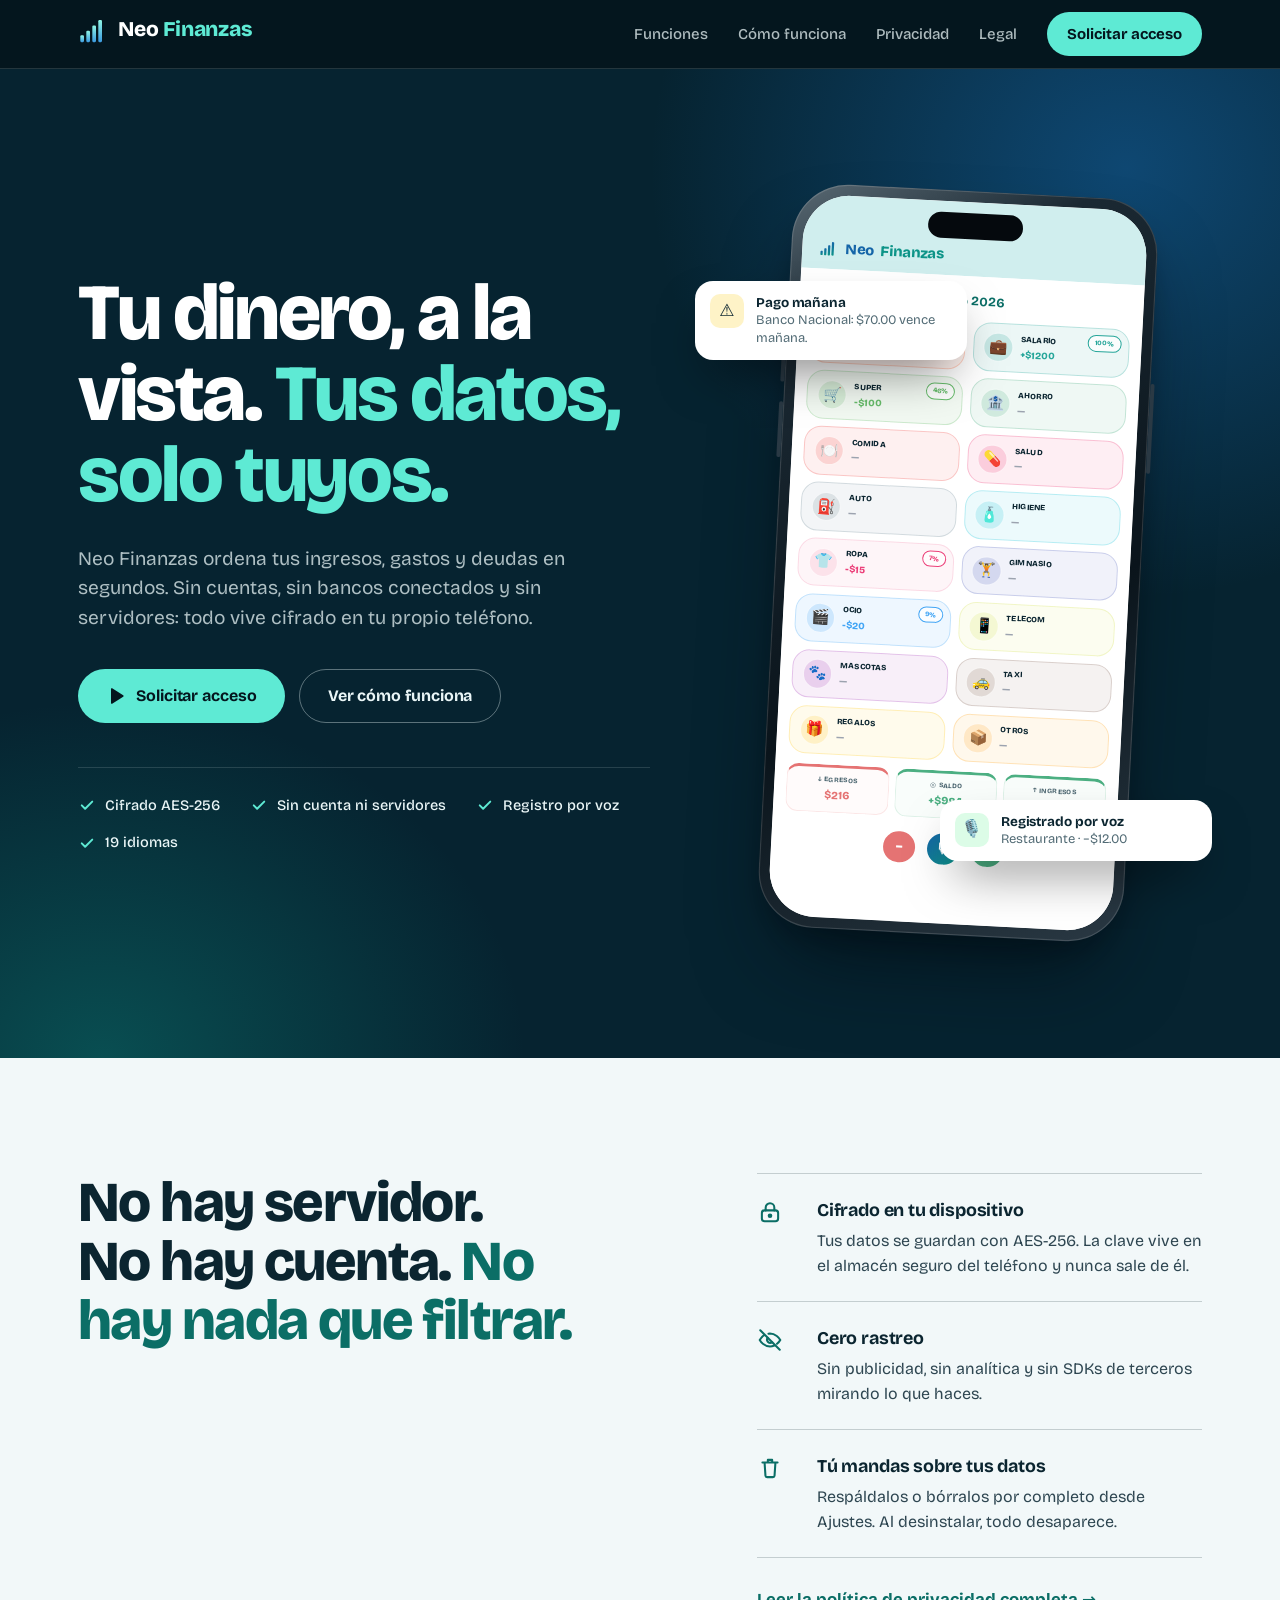
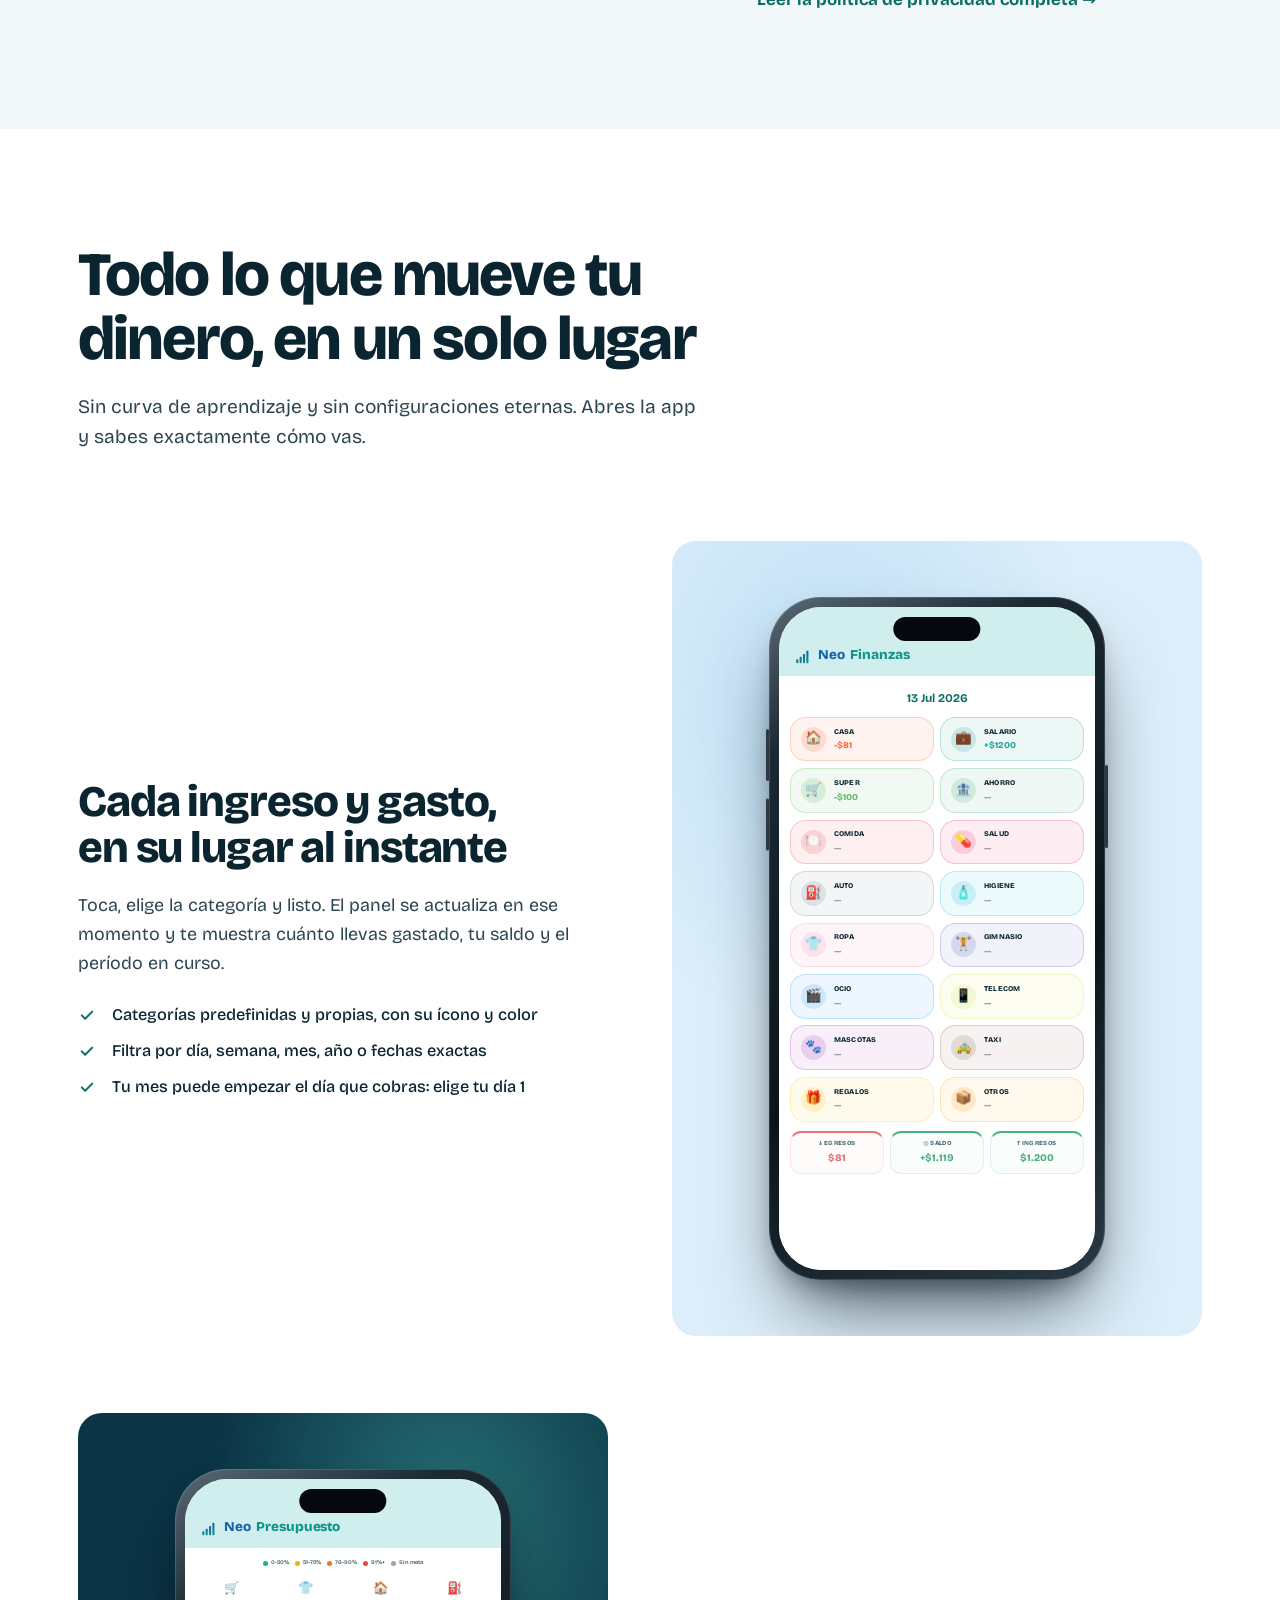
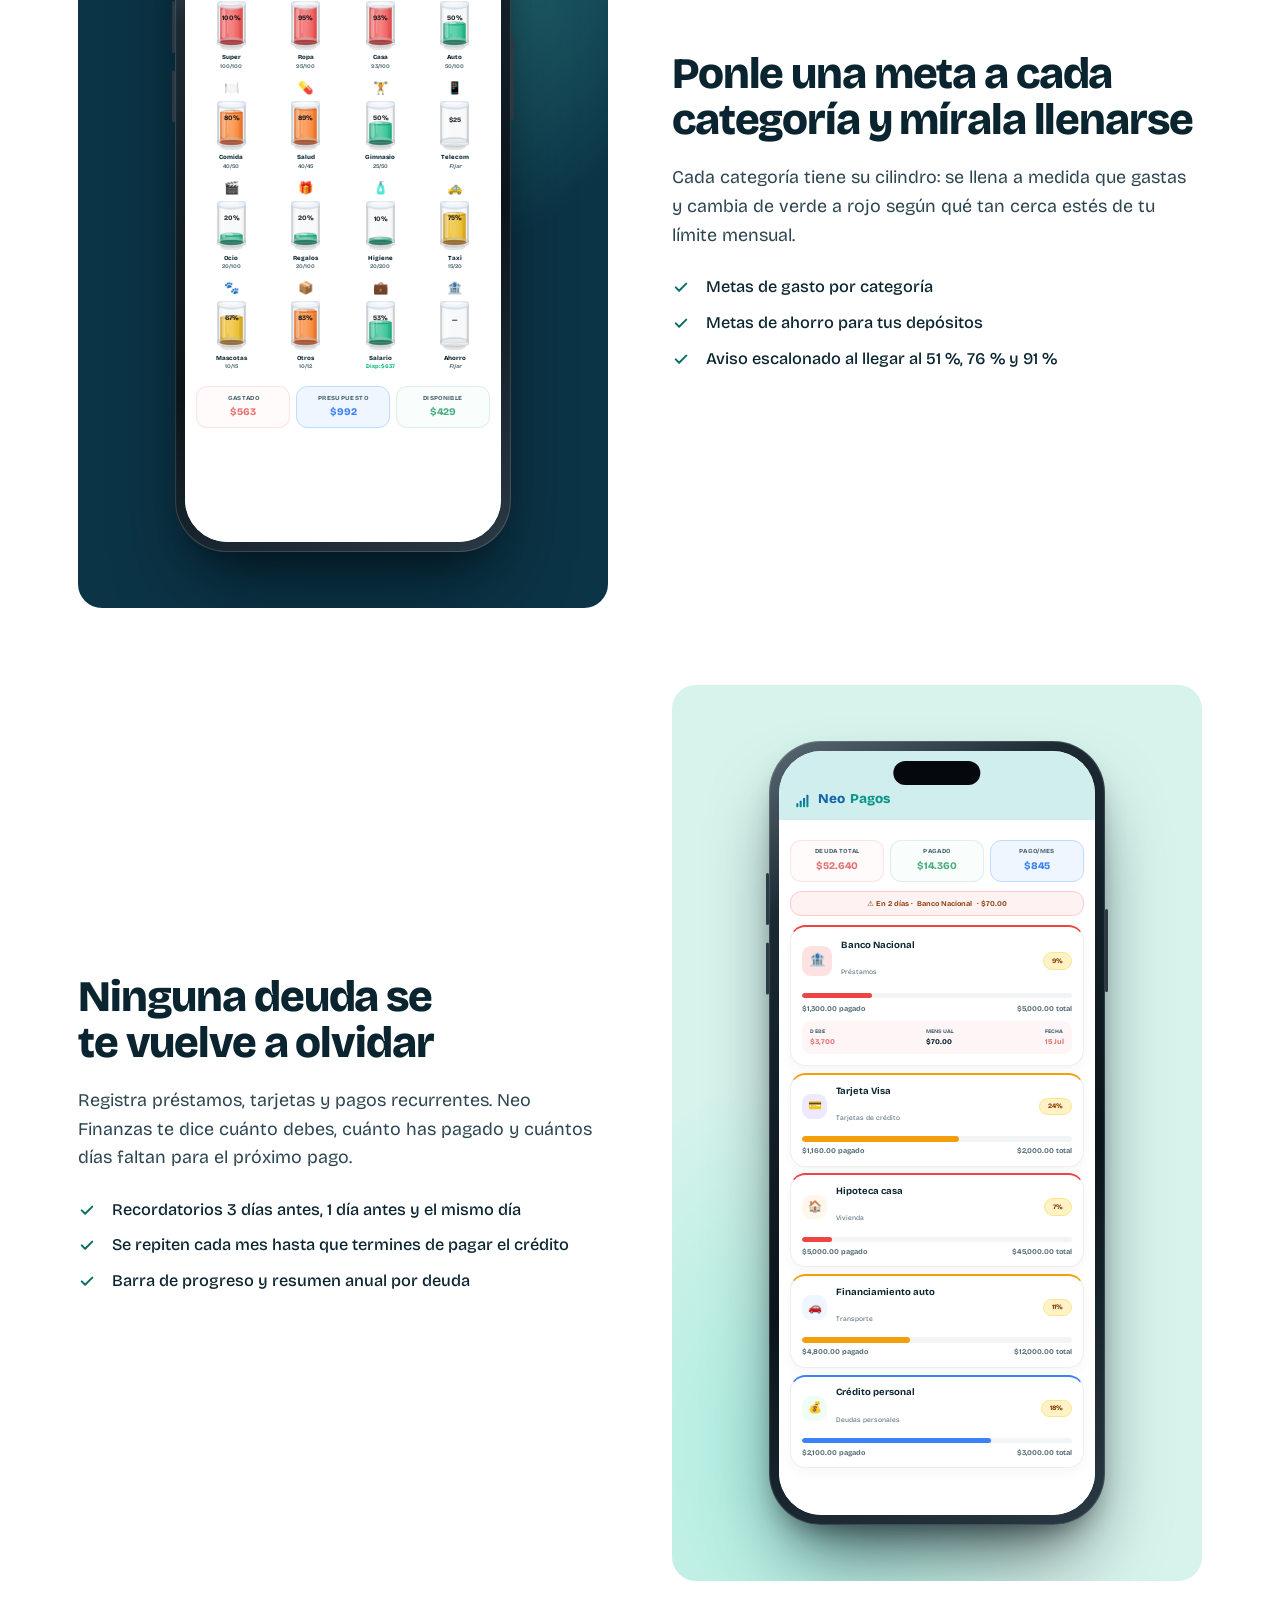
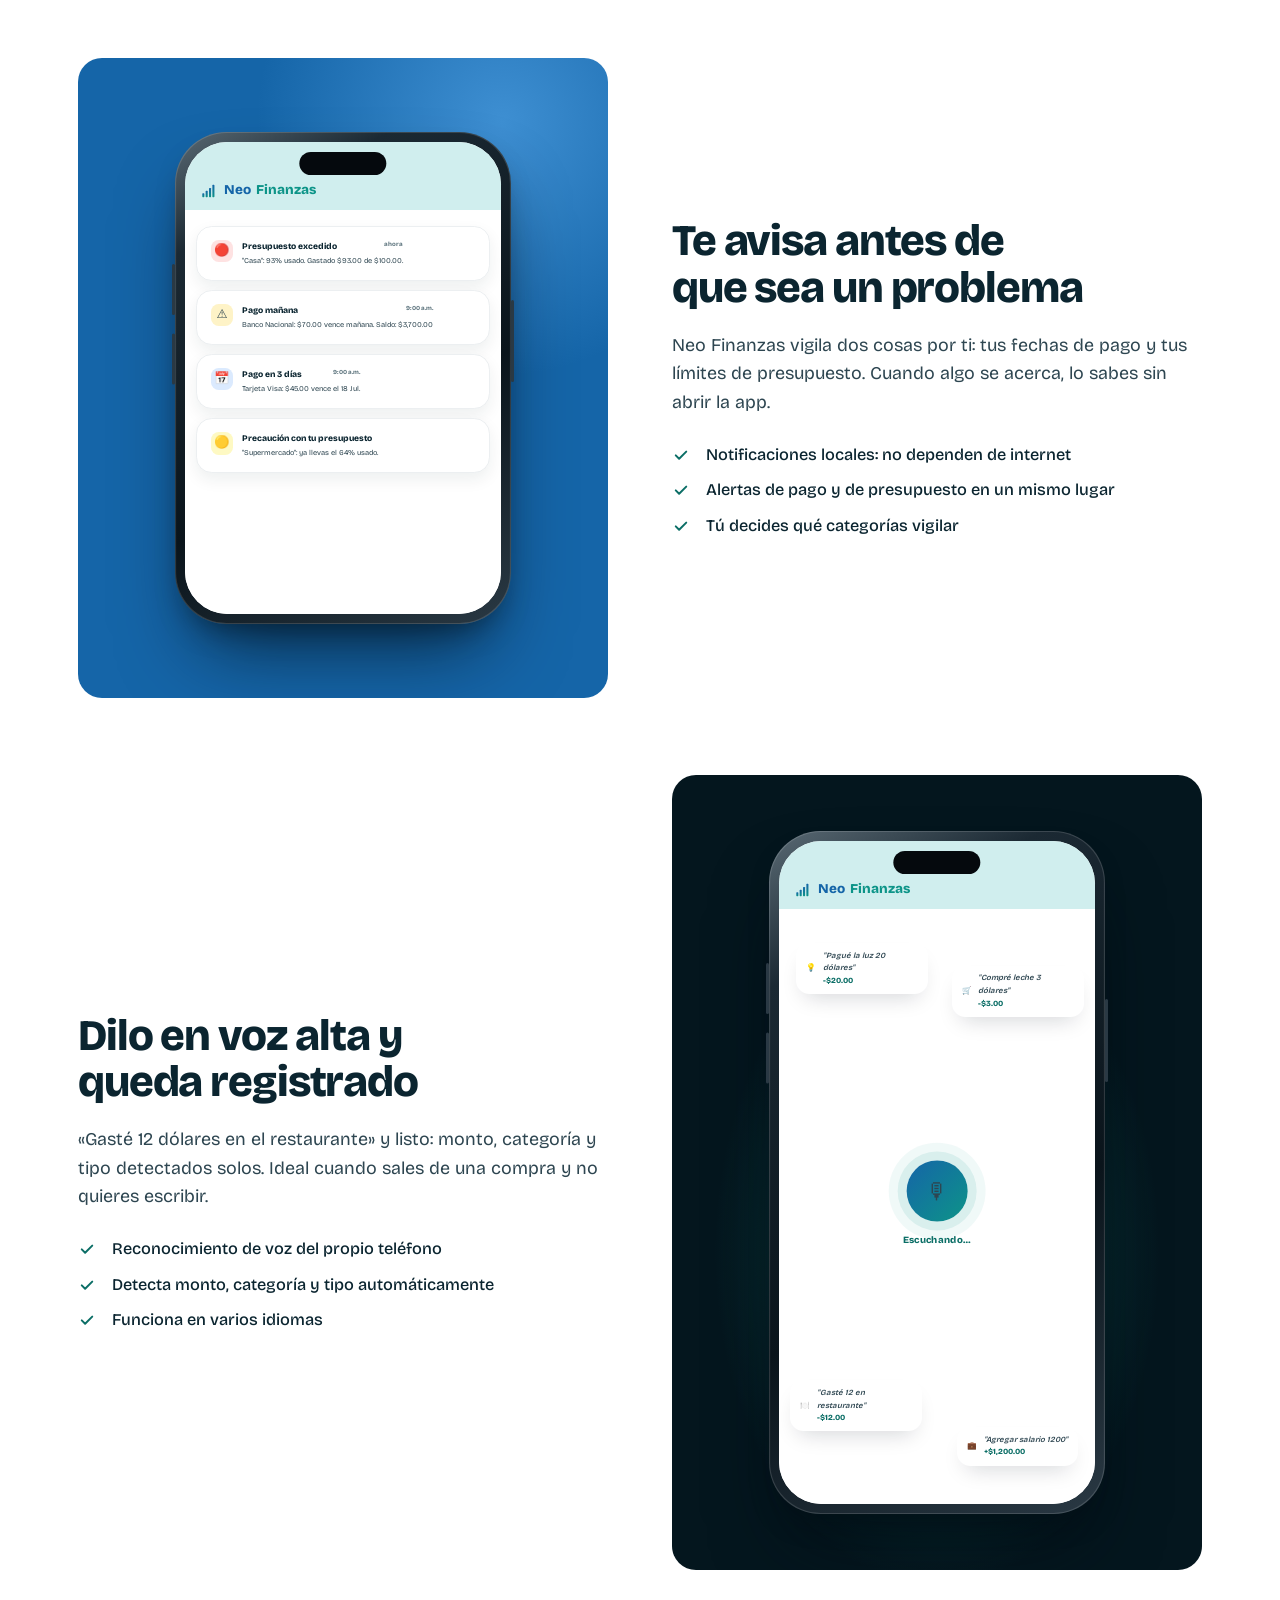
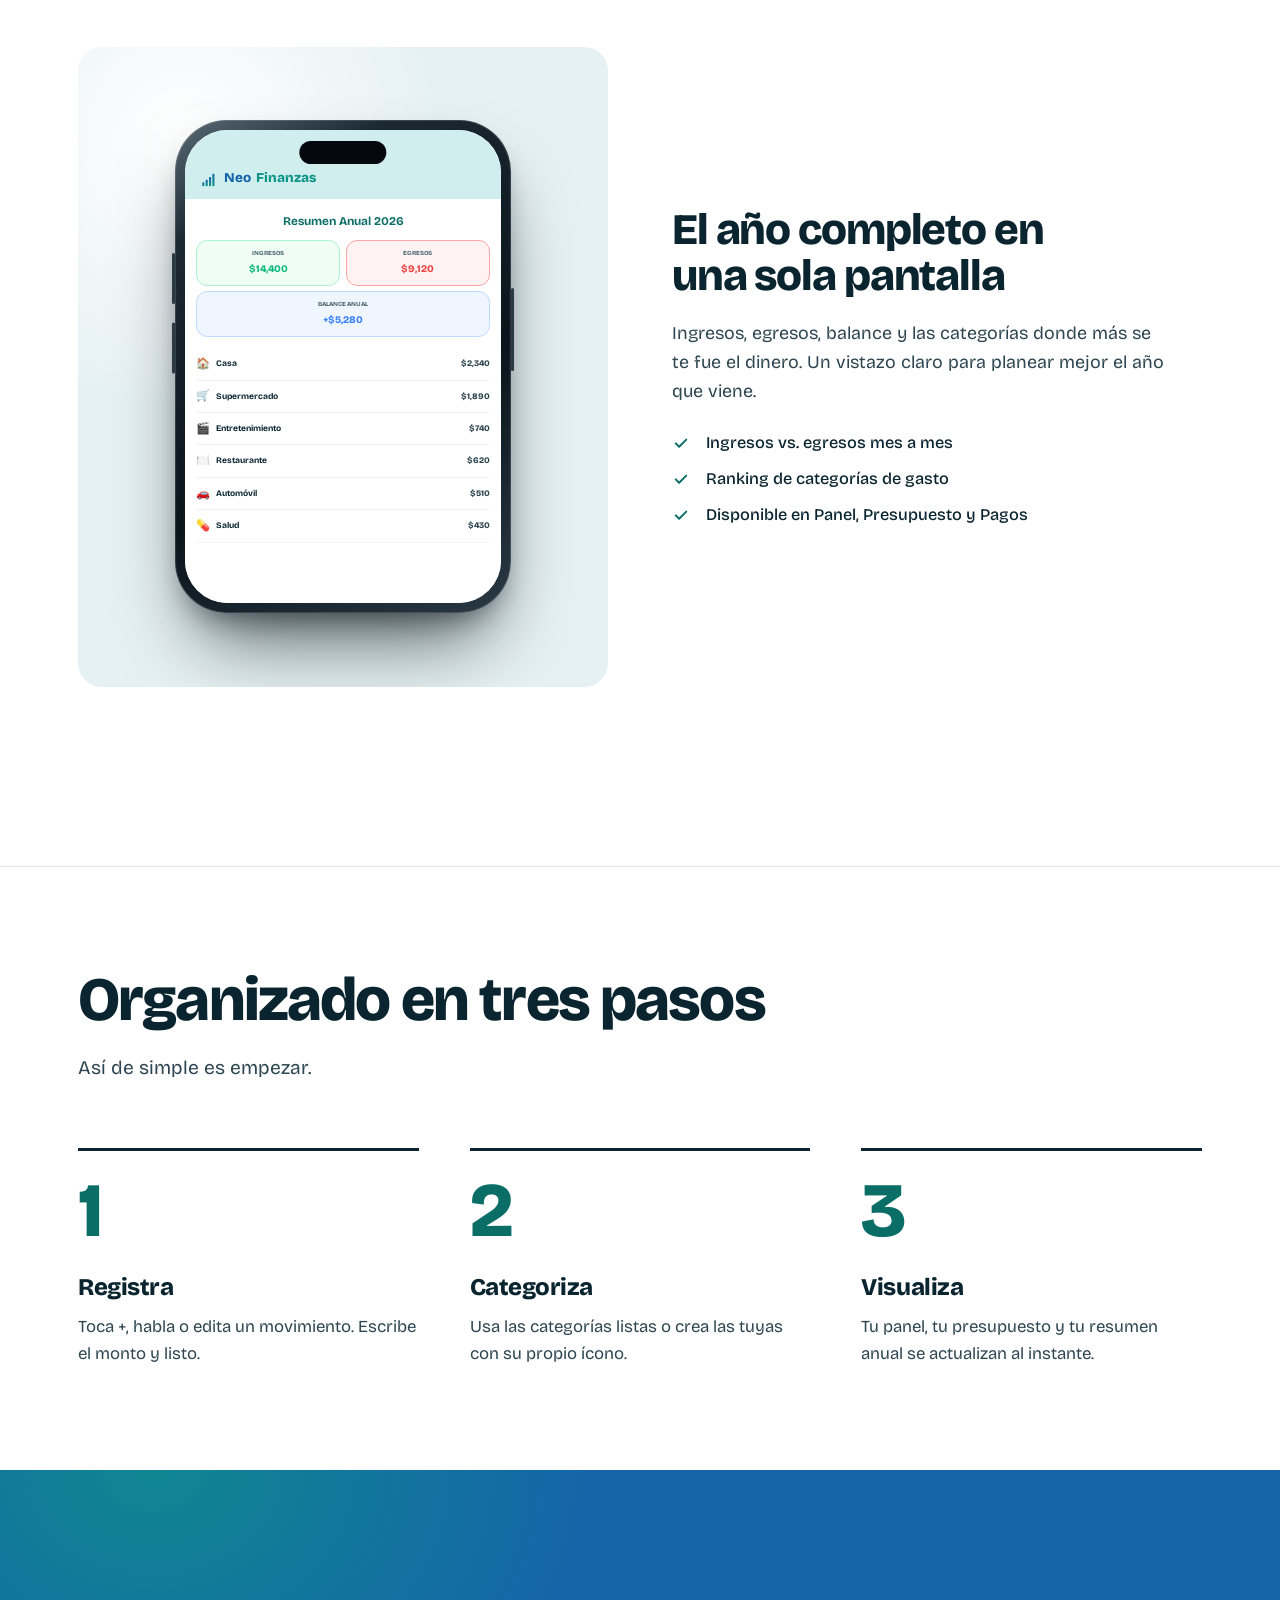
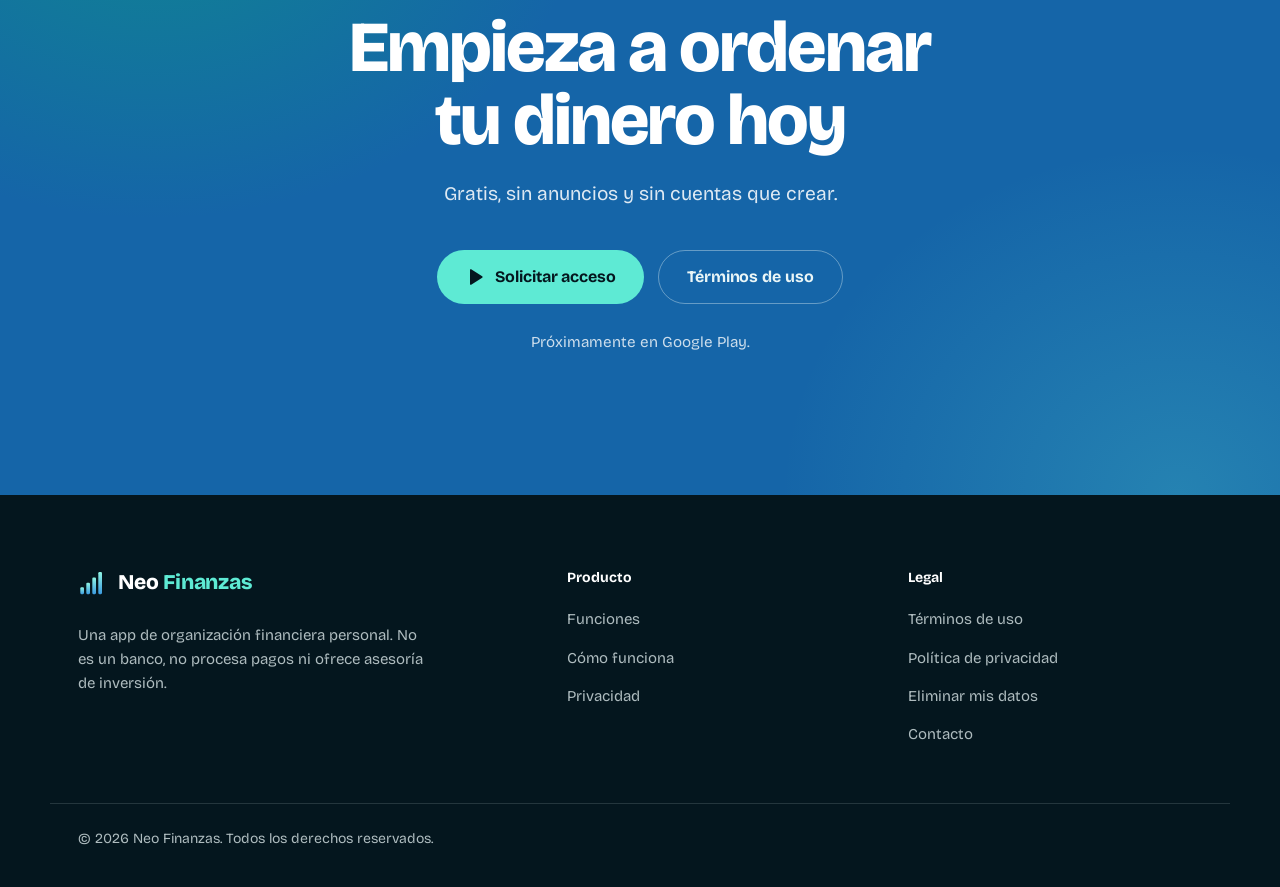
==== commit 2be34c40: "Enlazar la página de eliminación de datos desde el sitio Co-Authored-By: Claude Sonnet 5.5 <noreply@" ====
--- a/index.html
+++ b/index.html
@@ -471,7 +471,7 @@
       <h2>Empieza a ordenar tu dinero hoy</h2>
       <p>Gratis, sin anuncios y sin cuentas que crear.</p>
       <div class="hero-ctas">
-        <a href="mailto:soporte@neofinanzas.app?subject=Quiero%20Neo%20Finanzas" class="btn btn--mint"><svg width="20" height="20" viewBox="0 0 24 24" fill="currentColor" aria-hidden="true"><path d="M6 3.6v16.8a.9.9 0 001.4.8l13.2-8.4a.9.9 0 000-1.6L7.4 2.8A.9.9 0 006 3.6z"/></svg> Solicitar acceso</a>
+        <a href="mailto:soporte.neofinanzas@gmail.com?subject=Quiero%20Neo%20Finanzas" class="btn btn--mint"><svg width="20" height="20" viewBox="0 0 24 24" fill="currentColor" aria-hidden="true"><path d="M6 3.6v16.8a.9.9 0 001.4.8l13.2-8.4a.9.9 0 000-1.6L7.4 2.8A.9.9 0 006 3.6z"/></svg> Solicitar acceso</a>
         <a href="terminos.html" class="btn btn--line">Términos de uso</a>
       </div>
       <p class="soon">Próximamente en Google Play.</p>
@@ -489,7 +489,7 @@
     <div class="footer-col"><h4>Producto</h4><ul>
       <li><a href="#funciones">Funciones</a></li><li><a href="#como-funciona">Cómo funciona</a></li><li><a href="#privacidad">Privacidad</a></li></ul></div>
     <div class="footer-col"><h4>Legal</h4><ul>
-      <li><a href="terminos.html">Términos de uso</a></li><li><a href="privacidad.html">Política de privacidad</a></li><li><a href="mailto:soporte@neofinanzas.app">Contacto</a></li></ul></div>
+      <li><a href="terminos.html">Términos de uso</a></li><li><a href="privacidad.html">Política de privacidad</a></li><li><a href="eliminar-datos.html">Eliminar mis datos</a></li><li><a href="mailto:soporte.neofinanzas@gmail.com">Contacto</a></li></ul></div>
   </div>
   <div class="footer-bottom">© 2026 Neo Finanzas. Todos los derechos reservados.</div>
 </footer>
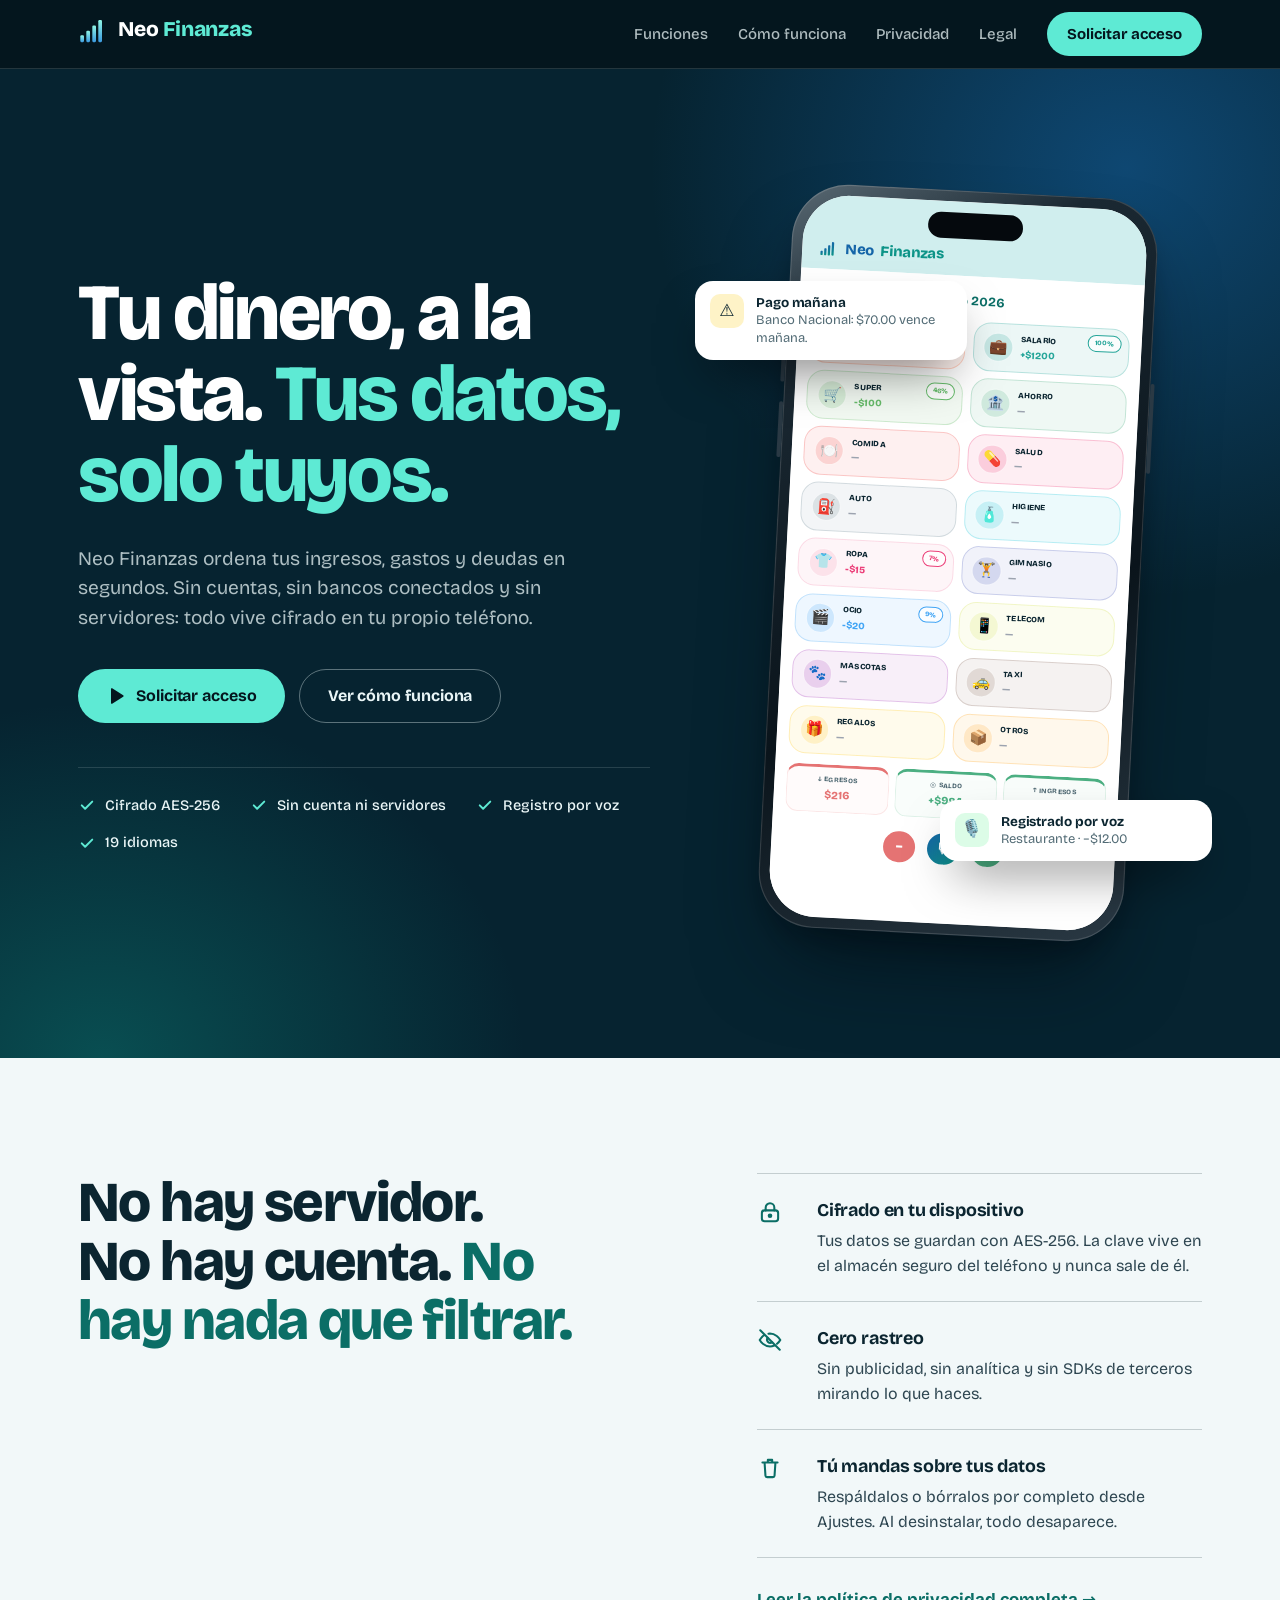
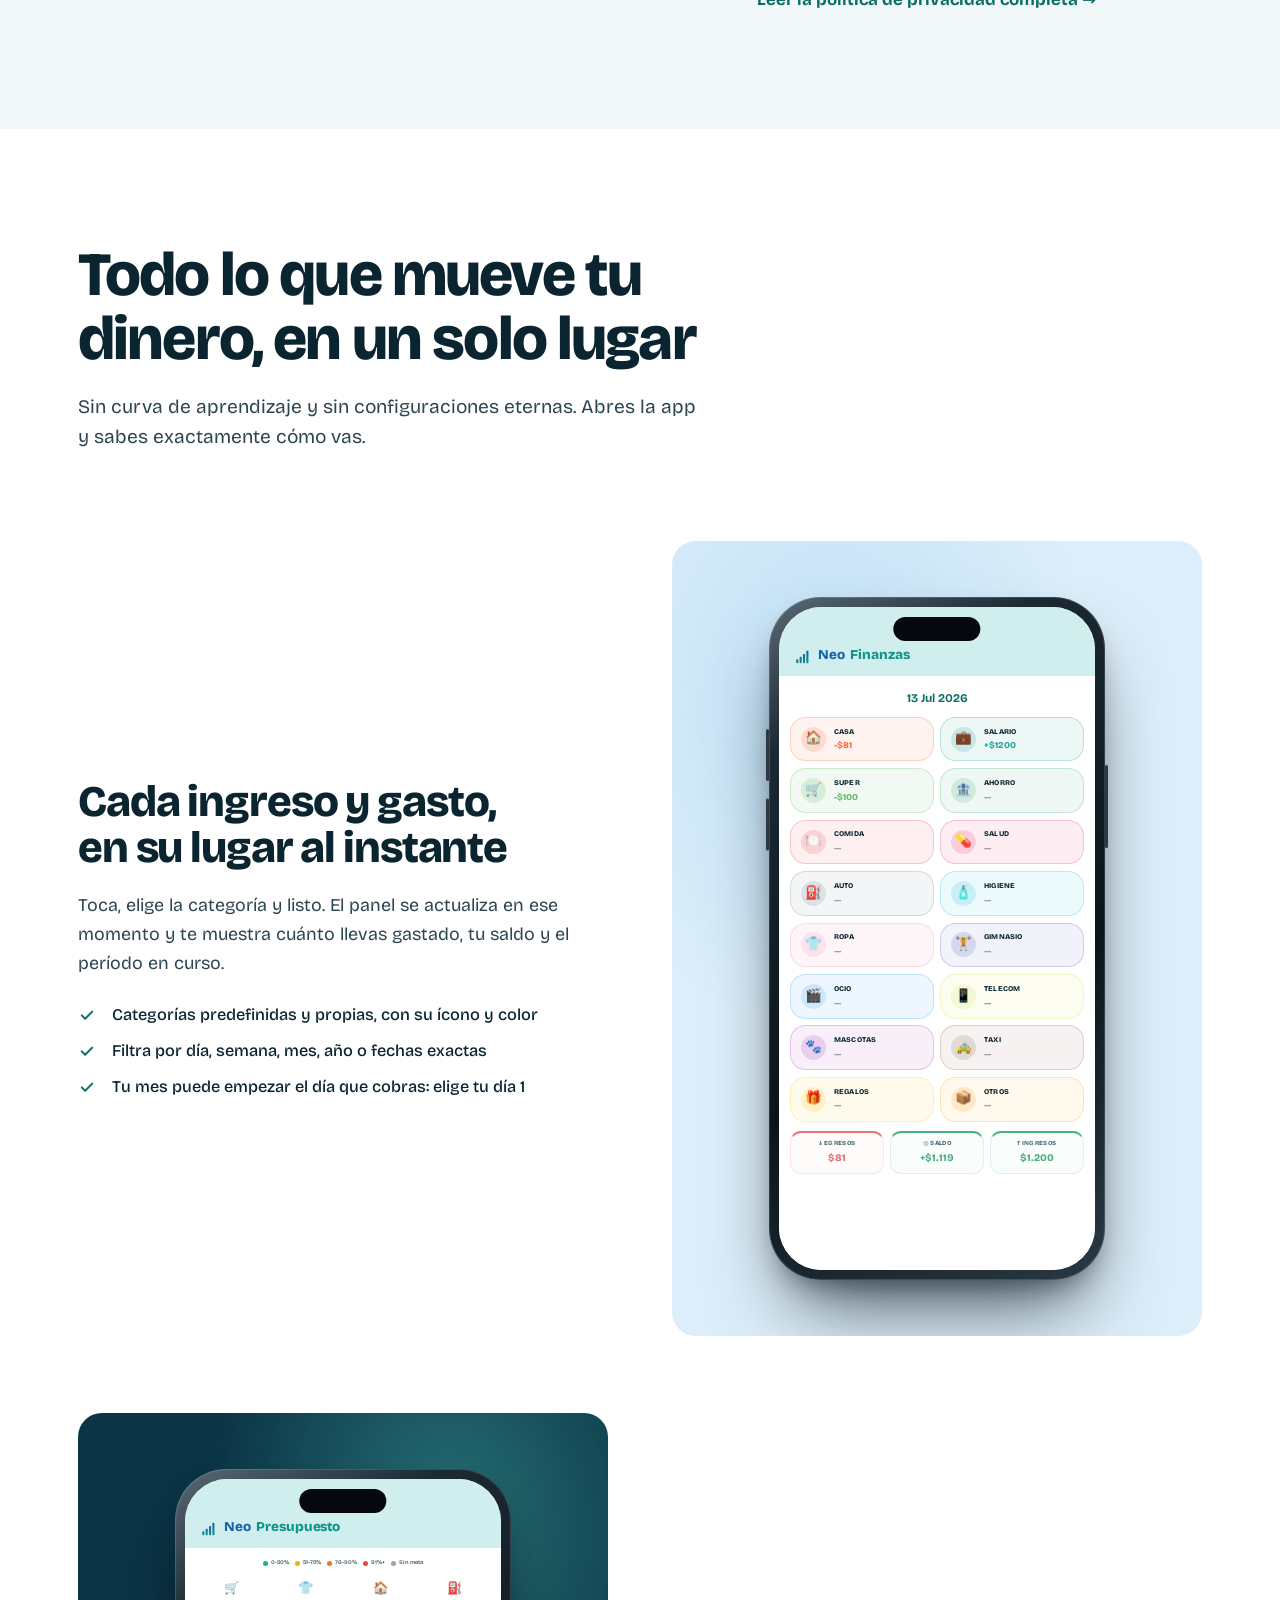
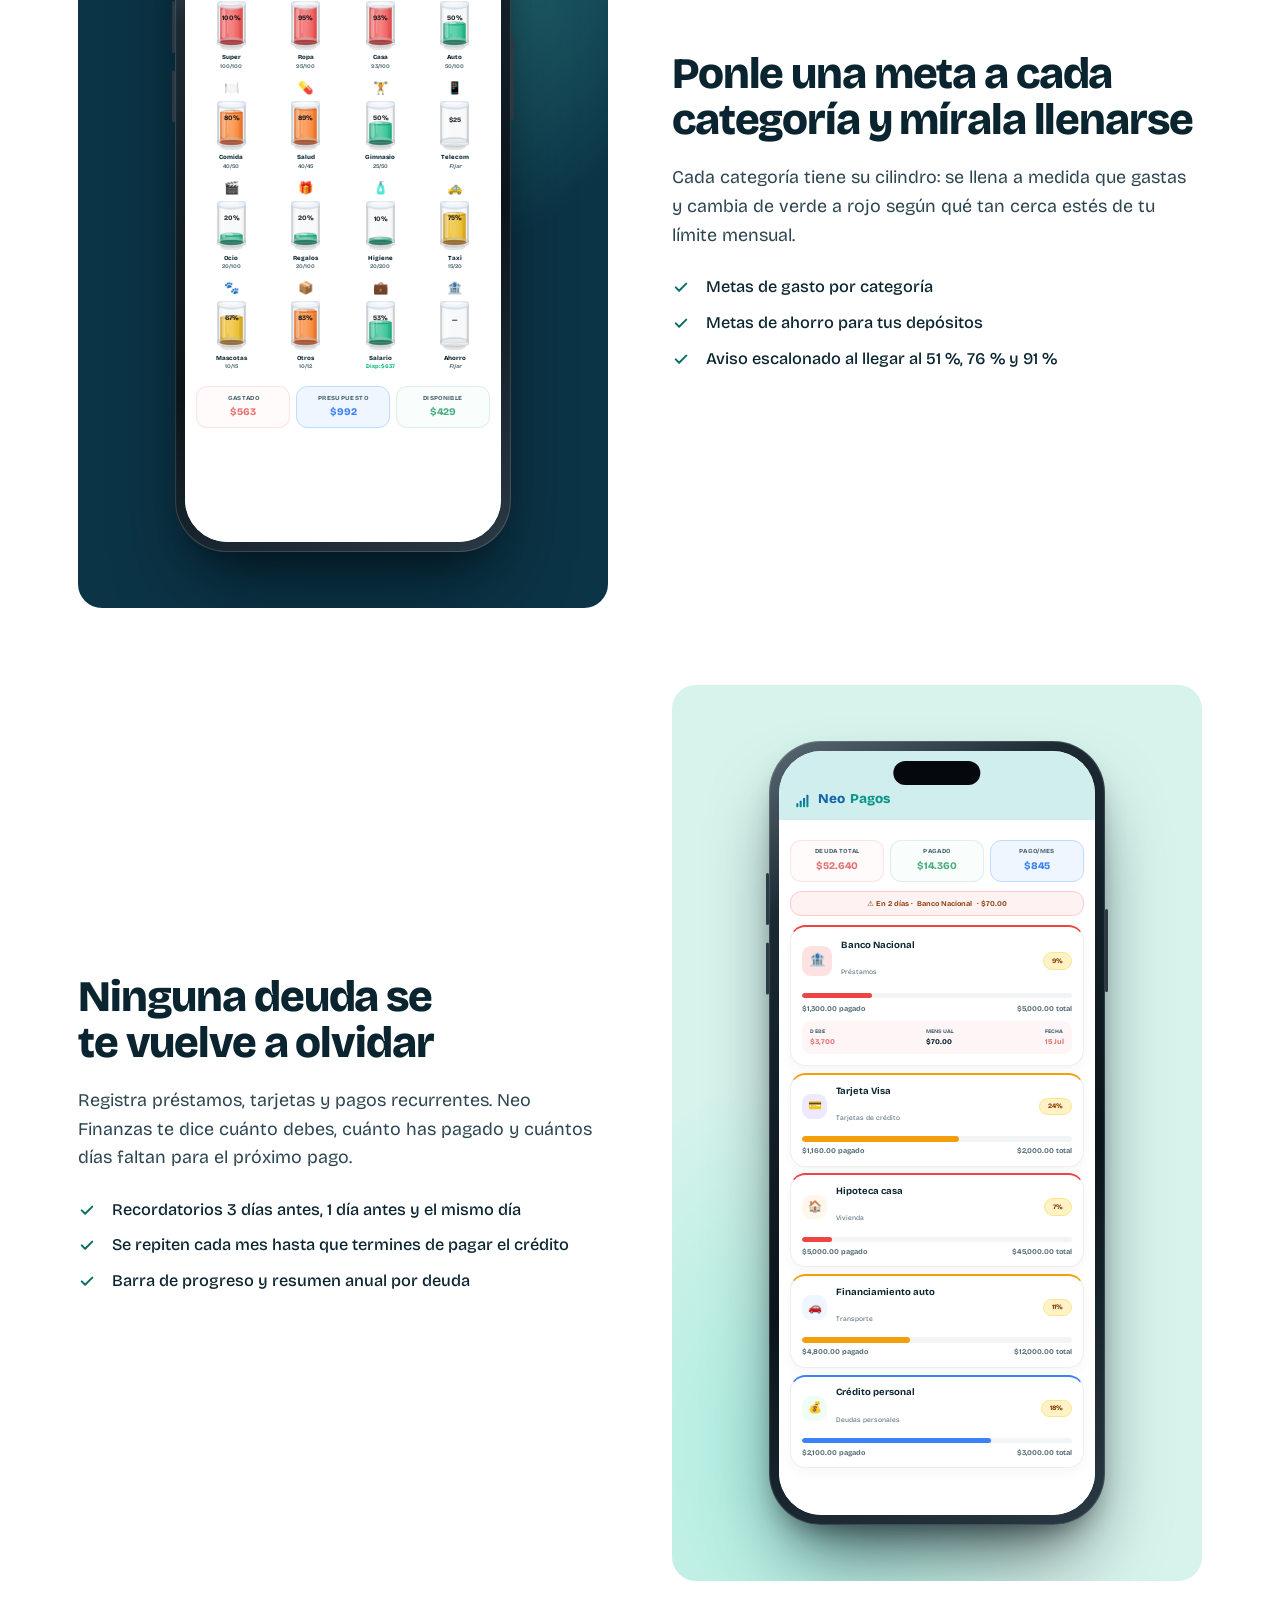
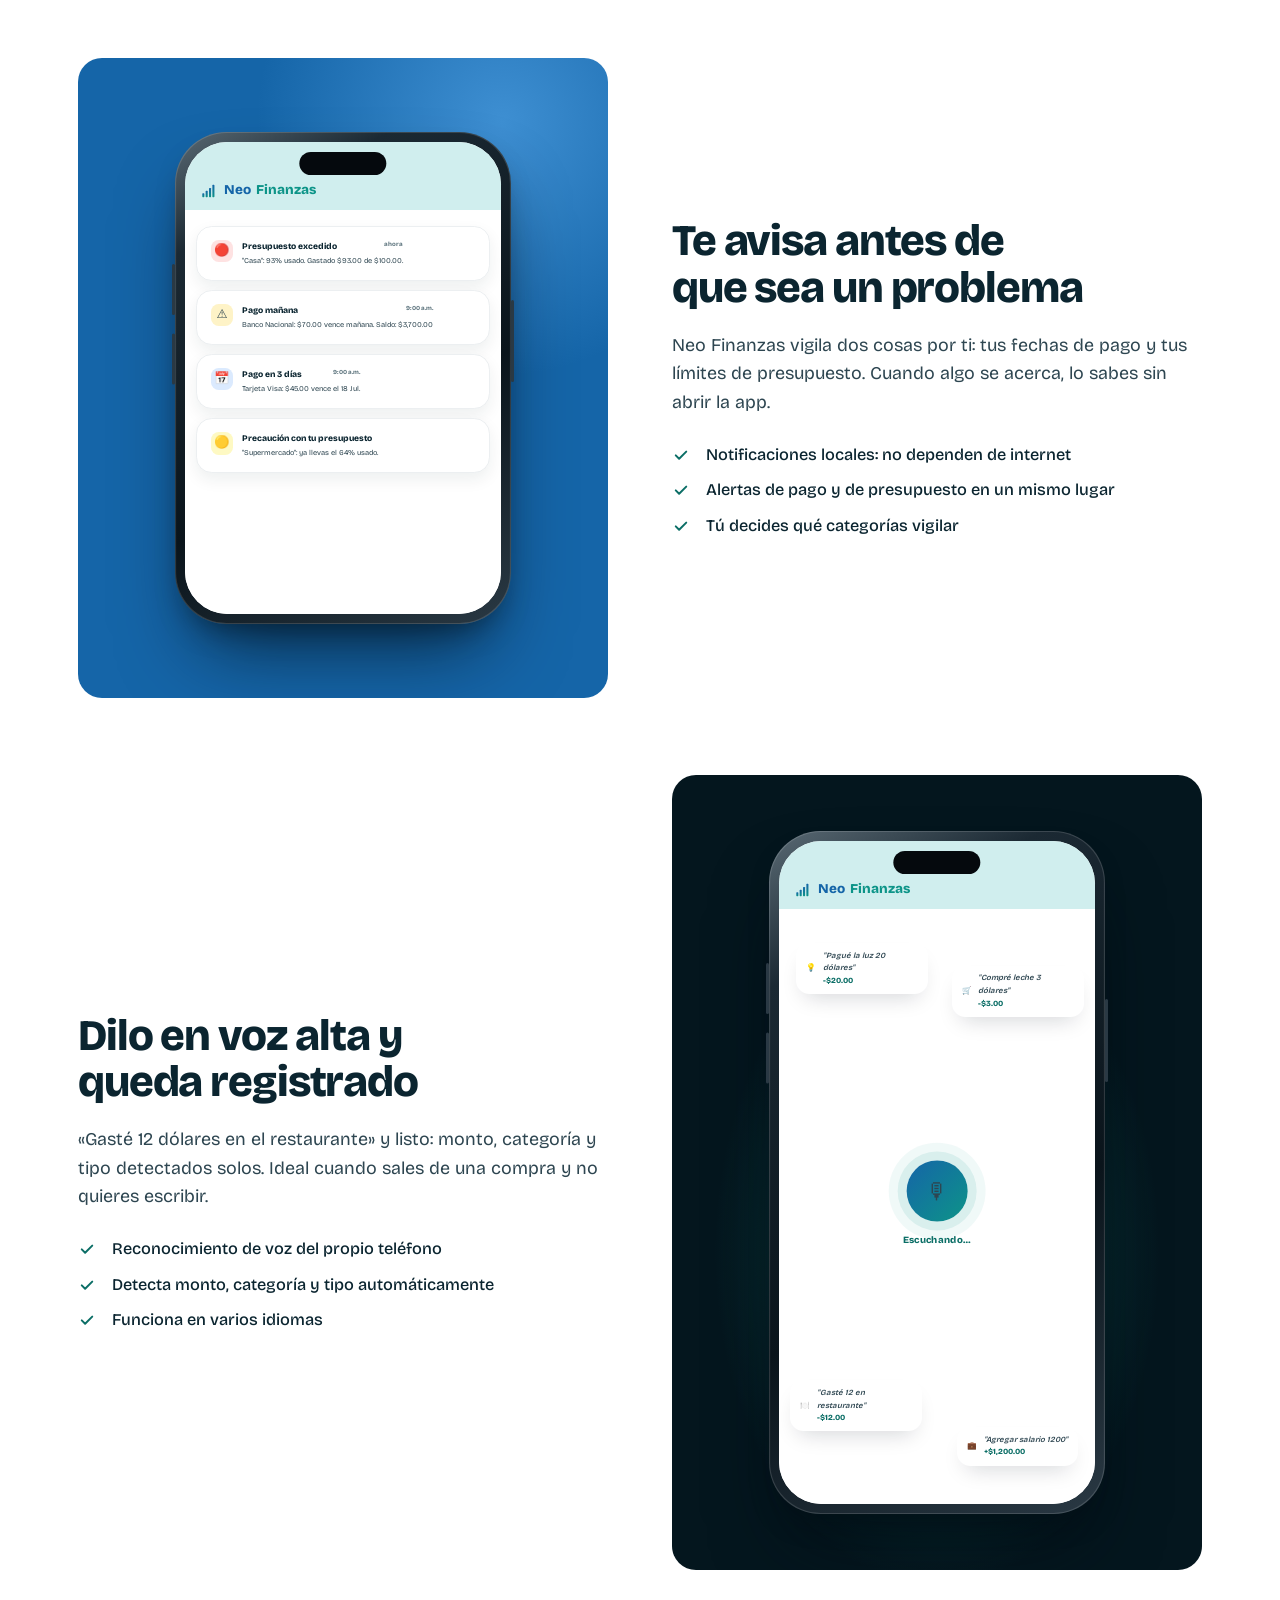
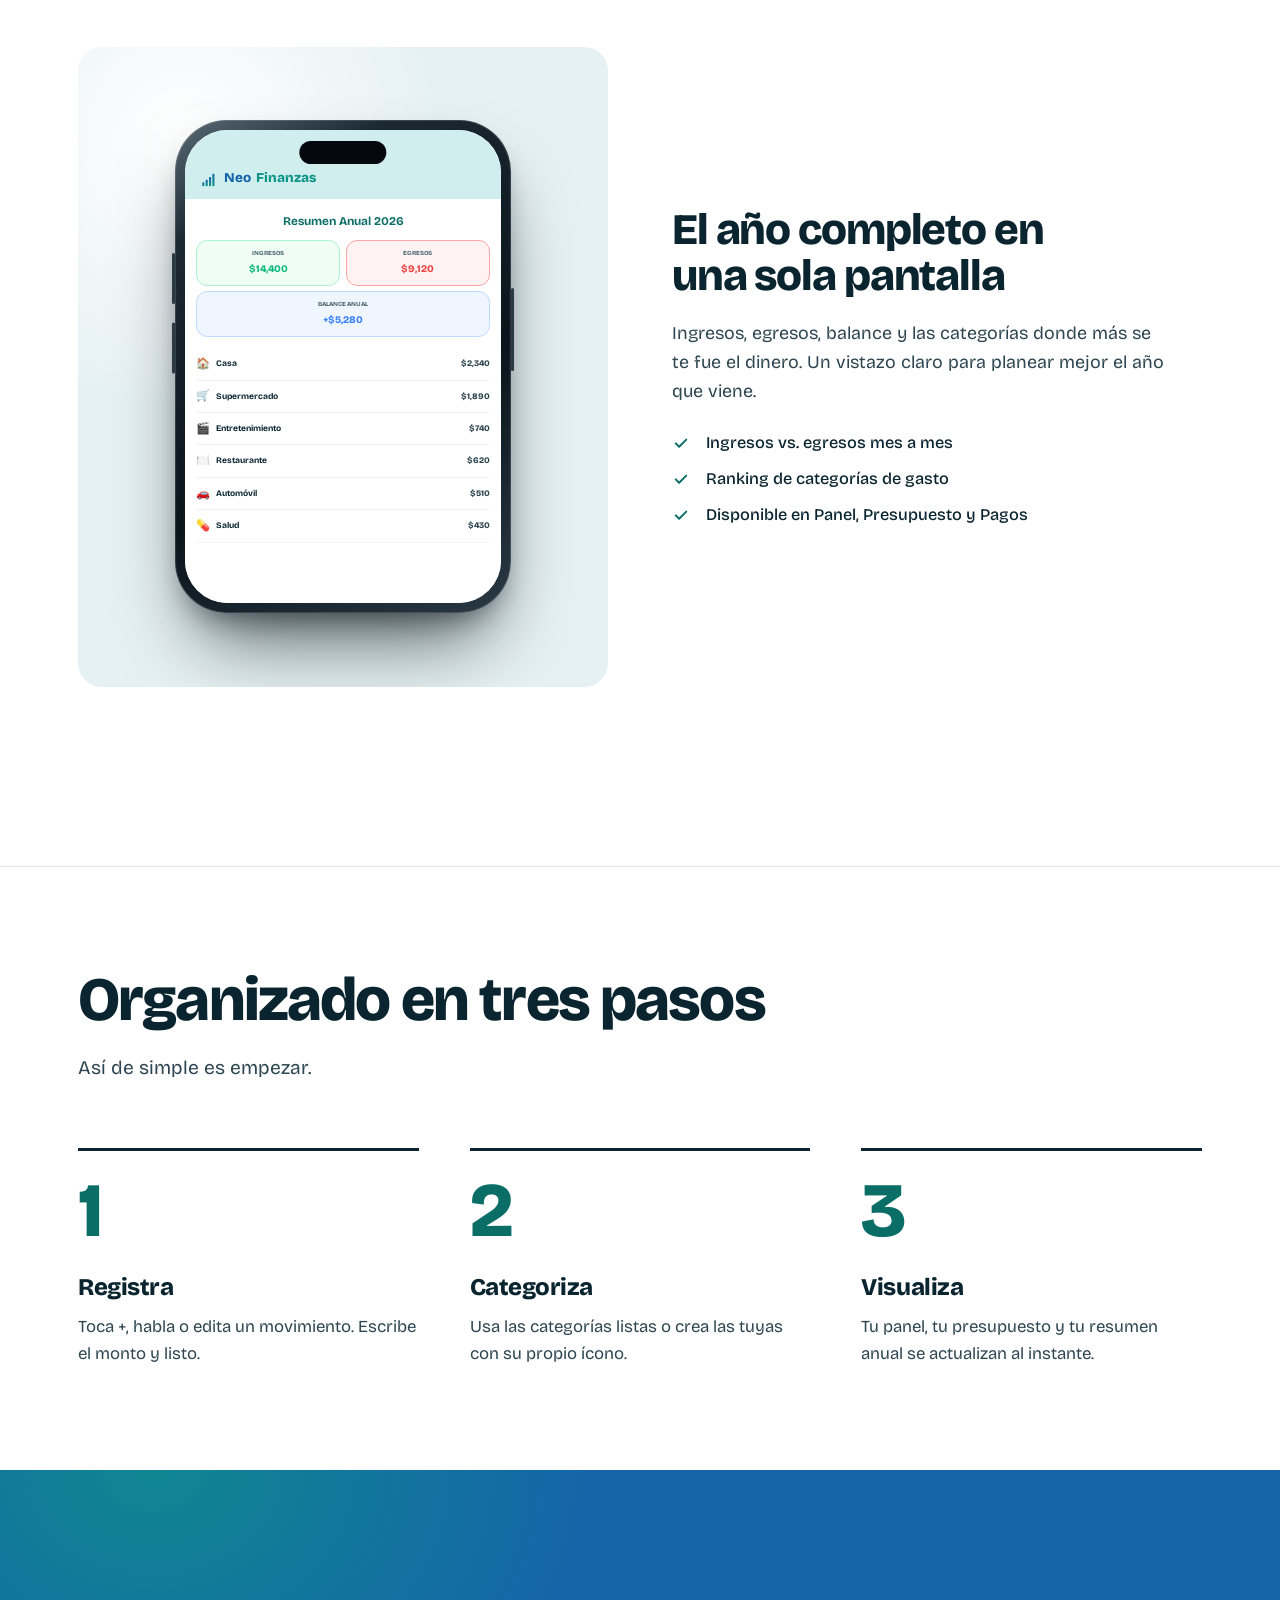
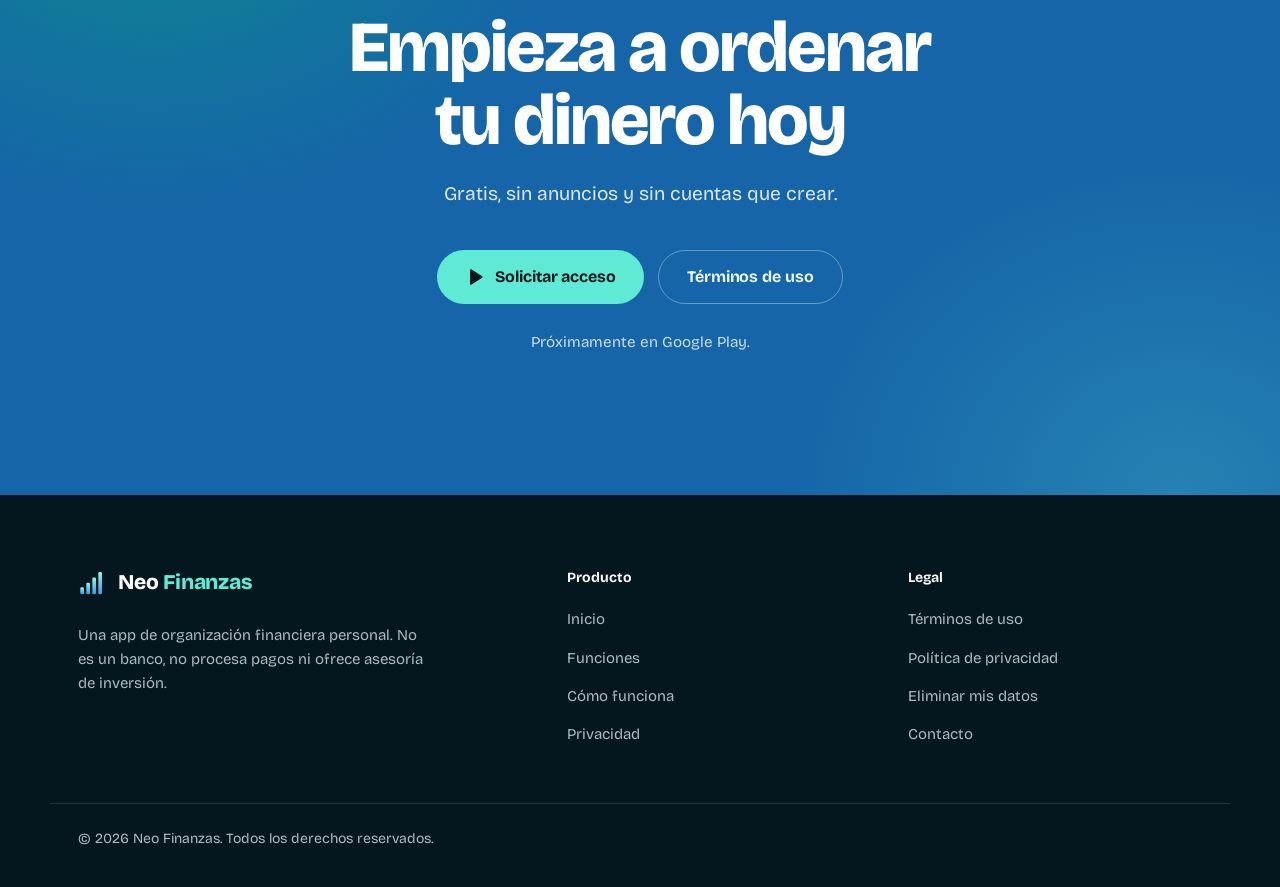
==== commit d84ed726: "Enlace Inicio en el pie de todas las páginas Co-Authored-By: Claude Sonnet 5.5 <noreply@anthropic.co" ====
--- a/index.html
+++ b/index.html
@@ -11,8 +11,14 @@
 <meta property="og:description" content="Ingresos, gastos, presupuestos y deudas en un solo lugar. Sin cuenta, sin servidores, con cifrado en tu teléfono.">
 <meta property="og:url" content="https://neofinanzas.uk/">
 <meta property="og:type" content="website">
+<meta property="og:locale" content="es_LA">
+<meta property="og:site_name" content="Neo Finanzas">
+<meta property="og:image" content="https://neofinanzas.uk/og-image.png">
+<meta name="twitter:card" content="summary_large_image">
 <link rel="preload" href="fonts/bricolage-latin.woff2" as="font" type="font/woff2" crossorigin>
-<link rel="stylesheet" href="styles.css?v=8">
+<link rel="icon" href="favicon.svg" type="image/svg+xml">
+<link rel="apple-touch-icon" href="apple-touch-icon.png">
+<link rel="stylesheet" href="styles.css?v=9">
 </head>
 <body>
 <svg width="0" height="0" style="position:absolute" aria-hidden="true"><defs><linearGradient id="headerBar" x1="0%" y1="0%" x2="0%" y2="100%"><stop offset="0%" stop-color="#1565A8"/><stop offset="100%" stop-color="#0D9488"/></linearGradient></defs></svg>
@@ -487,6 +493,7 @@
       <p class="tag">Una app de organización financiera personal. No es un banco, no procesa pagos ni ofrece asesoría de inversión.</p>
     </div>
     <div class="footer-col"><h4>Producto</h4><ul>
+      <li><a href="#top">Inicio</a></li>
       <li><a href="#funciones">Funciones</a></li><li><a href="#como-funciona">Cómo funciona</a></li><li><a href="#privacidad">Privacidad</a></li></ul></div>
     <div class="footer-col"><h4>Legal</h4><ul>
       <li><a href="terminos.html">Términos de uso</a></li><li><a href="privacidad.html">Política de privacidad</a></li><li><a href="eliminar-datos.html">Eliminar mis datos</a></li><li><a href="mailto:soporte.neofinanzas@gmail.com">Contacto</a></li></ul></div>
--- a/styles.css
+++ b/styles.css
@@ -100,6 +100,7 @@
 .site-nav { display: flex; align-items: center; gap: 30px; }
 .site-nav a { color: var(--on-dark-2); font-size: 15px; font-weight: 500; transition: color 160ms var(--ease); }
 .site-nav a:hover { color: #FFFFFF; text-decoration: none; }
+.site-nav a[aria-current="page"] { color: #FFFFFF; box-shadow: inset 0 -2px 0 var(--mint); }
 .site-nav .cta-mini {
   background: var(--mint); color: var(--ink-950); font-weight: 700;
   padding: 10px 20px; border-radius: 999px;
